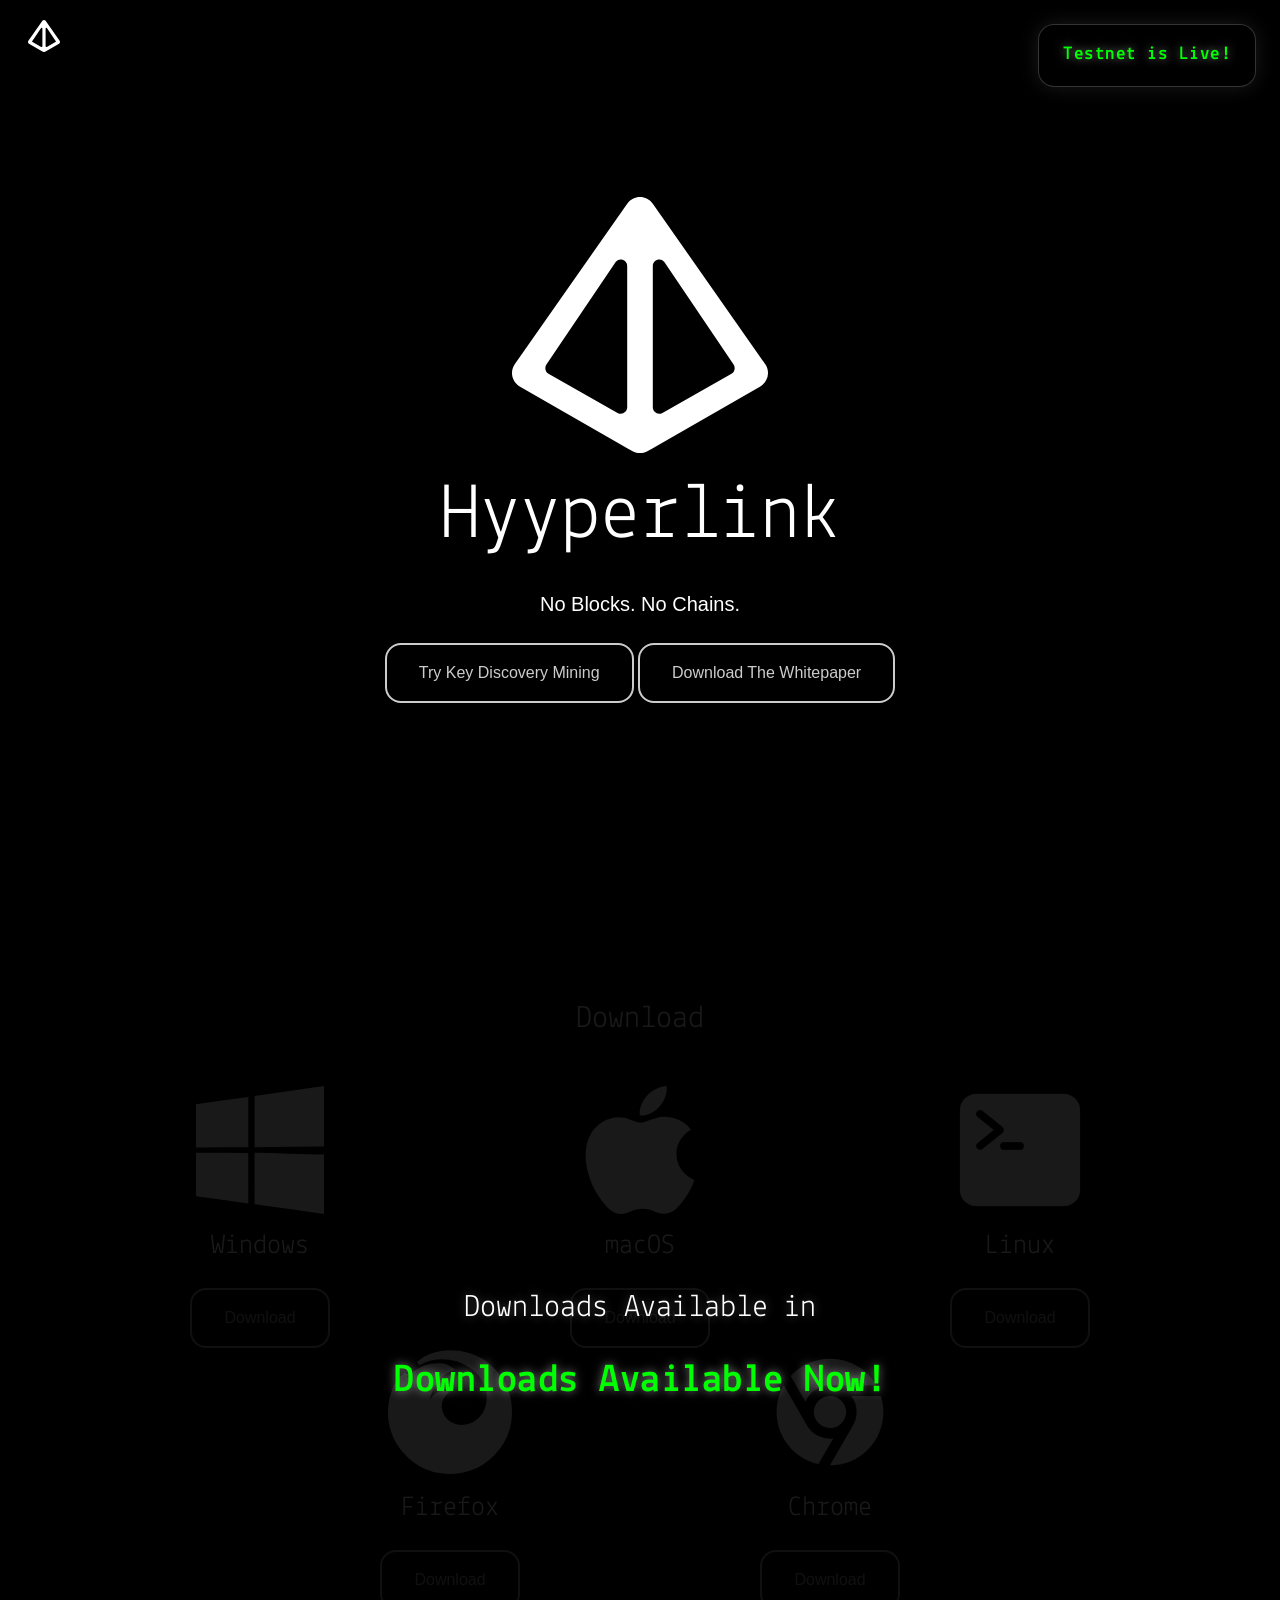
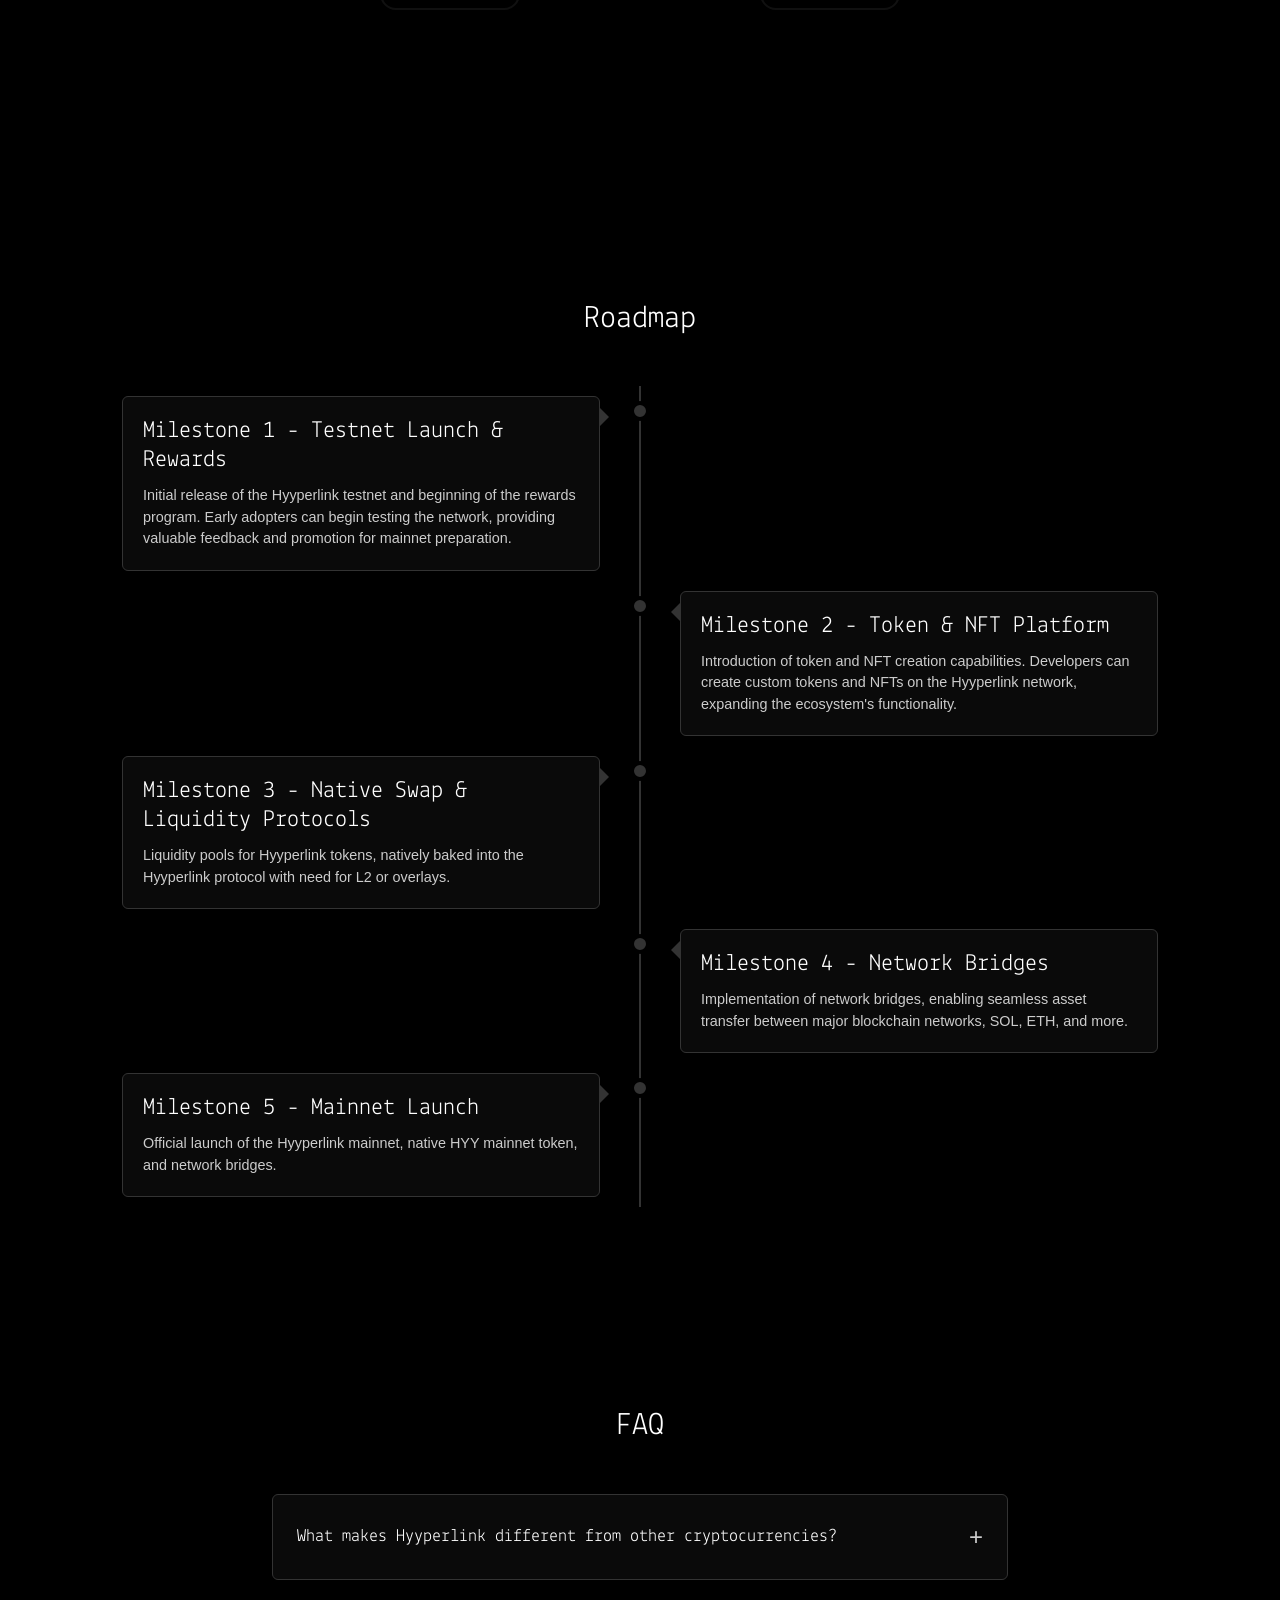
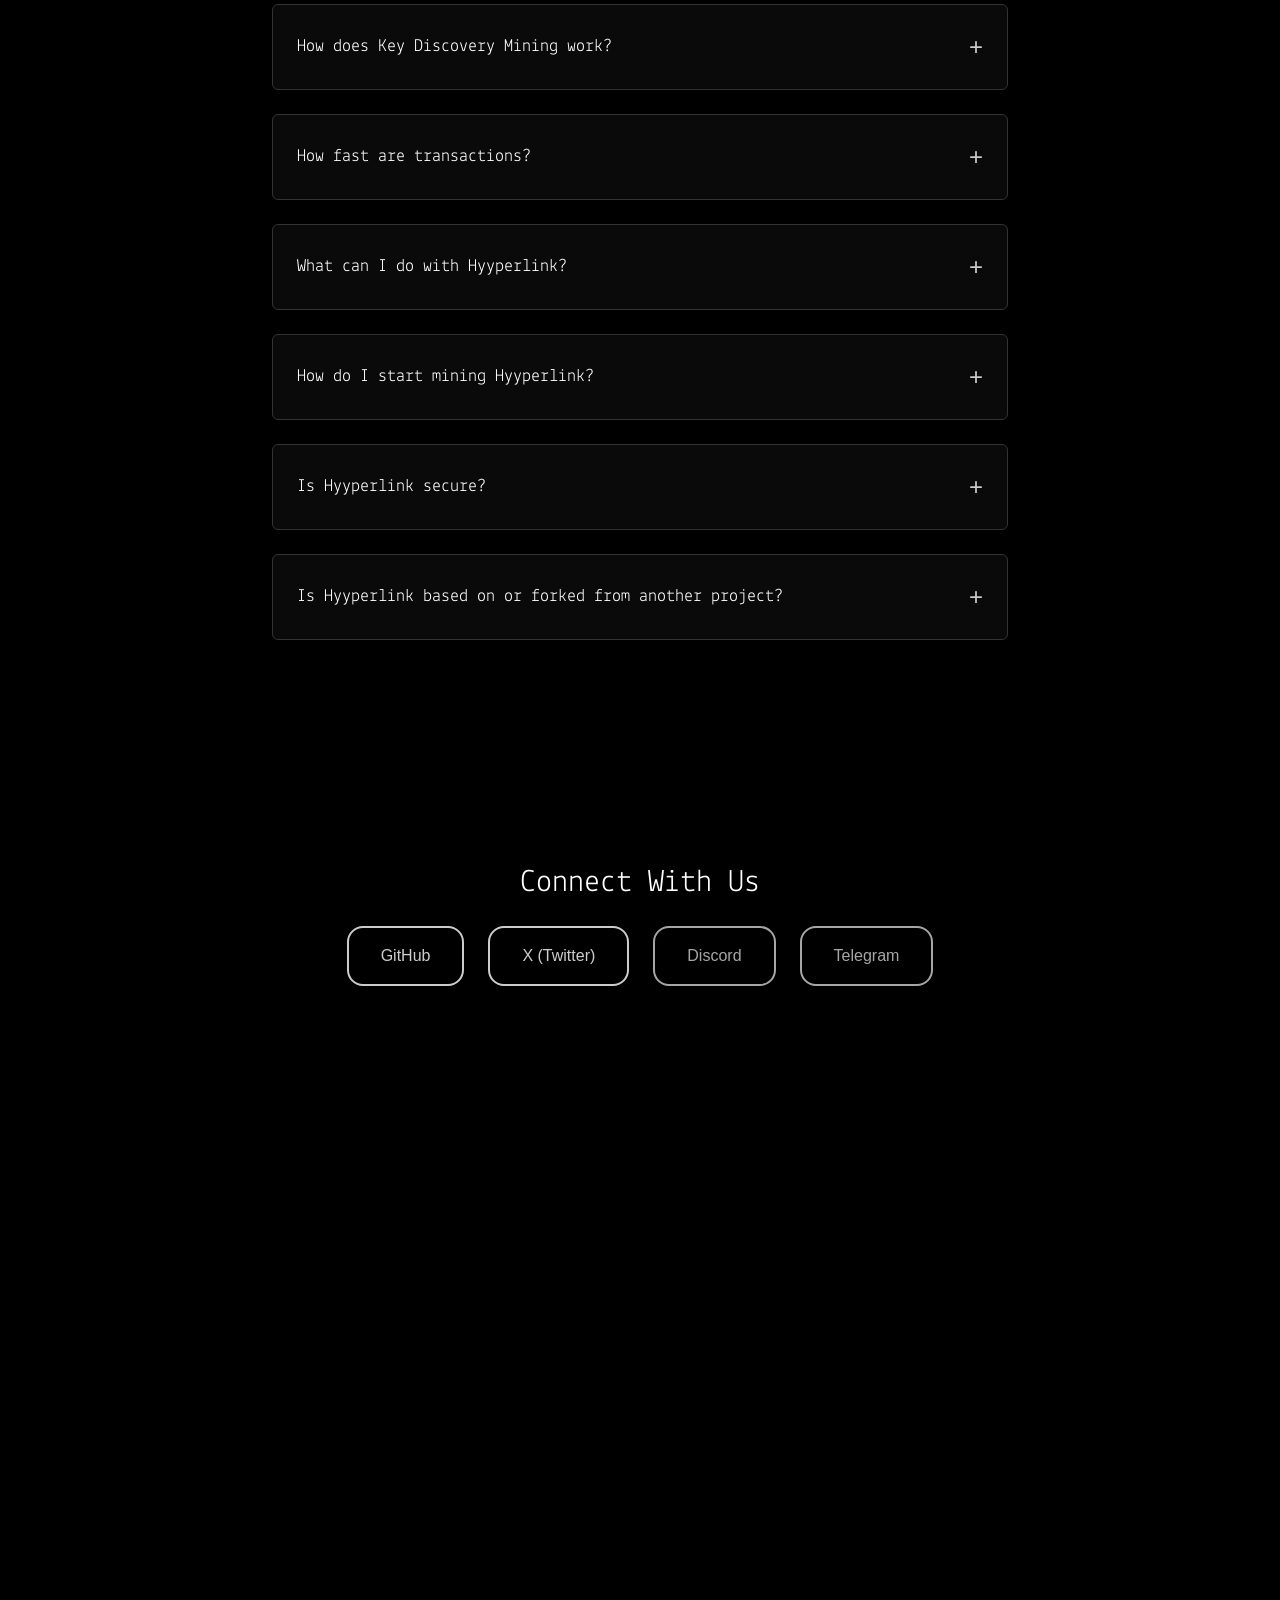
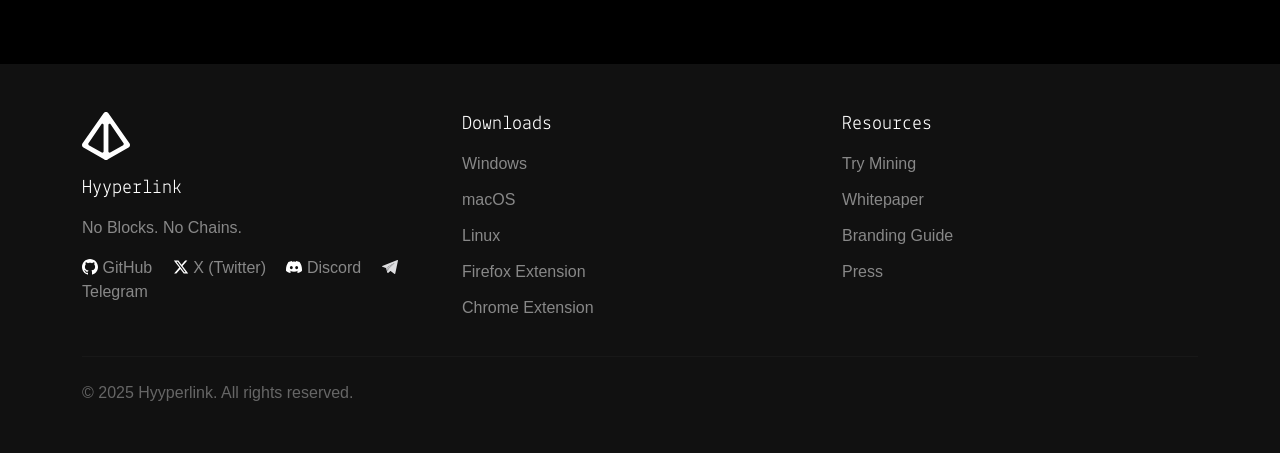
==== index.html @ 6331f48c "revising wording" ====
<!DOCTYPE html>
<html lang="en">
<head>
    <meta charset="UTF-8">
    <meta name="viewport" content="width=device-width, initial-scale=1.0">
    <title>Hyyperlink L1 Network Testnet</title>
    
    <!-- Primary Meta Tags -->
    <meta name="title" content="Hyyperlink - L1 Network Testnet">
    <meta name="description" content="A revolutionary cryptocurrency using Key Discovery Mining">
    <meta name="keywords" content="cryptocurrency, blockchain, DAG, mining, crypto, digital currency, crypto, hyyperlink">
    
    <!-- Open Graph / Facebook -->
    <meta property="og:type" content="website">
    <meta property="og:url" content="https://hyyperlink.com/">
    <meta property="og:title" content="Hyyperlink - L1 Network Testnet">
    <meta property="og:description" content="A revolutionary cryptocurrency using Key Discovery Mining">
    <meta property="og:image" content="https://hyyperlink.com/banner.png">
    <meta property="og:image:width" content="1200">
    <meta property="og:image:height" content="630">
    
    <!-- Twitter -->
    <meta property="twitter:card" content="summary_large_image">
    <meta property="twitter:url" content="https://hyyperlink.com/">
    <meta property="twitter:title" content="Hyyperlink L1 Network Testnet">
    <meta property="twitter:description" content="A revolutionary cryptocurrency using Key Discovery Mining">
    <meta property="twitter:image" content="https://hyyperlink.com/banner.png">
    <meta name="twitter:site" content="@hyyperlink">
    <meta name="twitter:creator" content="@hyyperlink">
    
    <!-- Favicon -->
    <link rel="icon" type="image/svg+xml" href="https://hyyperlink.com/hyyperlink.svg">
    <link rel="apple-touch-icon" href="https://hyyperlink.com/hyyperlink.svg">
    
    <!-- Theme Color -->
    <meta name="theme-color" content="#000000">
    
    <!-- Existing style links -->
    <link href="https://cdn.jsdelivr.net/npm/bootstrap@5.0.2/dist/css/bootstrap.min.css" rel="stylesheet" integrity="sha384-EVSTQN3/azprG1Anm3QDgpJLIm9Nao0Yz1ztcQTwFspd3yD65VohhpuuCOmLASjC" crossorigin="anonymous">
    <link rel="preconnect" href="https://fonts.googleapis.com">
    <link rel="preconnect" href="https://fonts.gstatic.com" crossorigin>
    <link href="https://fonts.googleapis.com/css2?family=Lekton:ital,wght@0,400;0,700;1,400&display=swap" rel="stylesheet">
    <script src="https://d3js.org/d3.v7.min.js"></script>
    <style>
        body {
            background-color: #000;
            color: #fff;
            font-family: 'Arial', sans-serif;
        }
        
        h1, h2, h3, h4, h5, h6 {
            font-family: 'Lekton', monospace;
        }

        .navbar {
            background-color: transparent;
            backdrop-filter: none;
        }

        .section {
            min-height: 100vh;
            padding: 100px 0;
            position: relative;
        }

        .download-btn {
            background-color: #000;
            color: #ccc;
            border: 2px solid #ccc;
            padding: 1em 2em;
            border-radius: 1em;
            transition: all 0.3s ease;
        }

        .download-btn:hover {
            color: #fff;
            border: 2px solid #fff;
            transform: translateY(-2px);
            box-shadow: 0 5px 15px rgba(255,255,255,0.5);
        }

        .roadmap-timeline {
            position: relative;
            max-width: 1200px;
            margin: 0 auto;
        }

        .roadmap-timeline::after {
            content: '';
            position: absolute;
            width: 2px;
            background: #333;
            top: 0;
            bottom: 0;
            left: 50%;
            margin-left: -1px;
        }

        .roadmap-item {
            padding: 10px 40px;
            position: relative;
            width: 50%;
            box-sizing: border-box;
        }

        .roadmap-item::after {
            content: '';
            position: absolute;
            width: 20px;
            height: 20px;
            background: #333;
            border: 4px solid #000;
            border-radius: 50%;
            top: 15px;
            z-index: 1;
        }

        .roadmap-item.left {
            left: 0;
        }

        .roadmap-item.right {
            left: 50%;
        }

        .roadmap-item.left::after {
            right: -10px;
        }

        .roadmap-item.right::after {
            left: -10px;
        }

        .roadmap-item .content {
            padding: 20px;
            background: rgba(51, 51, 51, 0.2);
            border: 1px solid #333;
            border-radius: 6px;
            position: relative;
        }

        .roadmap-item .content::before {
            content: '';
            position: absolute;
            width: 0;
            height: 0;
            top: 10px;
            border: 10px solid transparent;
        }

        .roadmap-item.left .content::before {
            right: -20px;
            border-left-color: #333;
        }

        .roadmap-item.right .content::before {
            left: -20px;
            border-right-color: #333;
        }

        .roadmap-item .content h4 {
            margin: 0 0 10px 0;
            color: #fff;
        }

        .roadmap-item .content p {
            margin: 0;
            color: #ccc;
            font-size: 0.9rem;
            line-height: 1.5;
        }

        @media screen and (max-width: 768px) {
            .roadmap-timeline::after {
                left: 31px;
            }
            
            .roadmap-item {
                width: 100%;
                padding-left: 70px;
                padding-right: 25px;
            }
            
            .roadmap-item.right {
                left: 0;
            }
            
            .roadmap-item.left::after,
            .roadmap-item.right::after {
                left: 21px;
            }
            
            .roadmap-item.left .content::before,
            .roadmap-item.right .content::before {
                left: -20px;
                border-right-color: #333;
                border-left-color: transparent;
            }
        }

        .navbar-toggler {
            padding: 0.25rem;
            border: none;
            position: fixed;
            top: 1rem;
            left: 1rem;
            z-index: 1050;
        }

        .navbar-toggler:focus {
            box-shadow: none;
        }

        .navbar-toggler svg {
            width: 32px;
            height: 32px;
        }

        .offcanvas-nav {
            position: fixed;
            top: 0;
            left: -300px;
            height: 100vh;
            width: 300px;
            background: rgba(0, 0, 0, 0.95);
            backdrop-filter: blur(10px);
            transition: transform 0.3s ease-in-out;
            z-index: 1045;
            padding: 4rem 2rem 2rem 2rem;
        }

        .offcanvas-nav.show {
            transform: translateX(300px);
        }

        .navbar-nav {
            margin-top: 2rem;
        }

        .nav-item {
            margin: 1rem 0;
        }

        .nav-link {
            color: white !important;
            font-family: 'Lekton', monospace;
            font-size: 1.2rem;
            padding: 0.5rem 0;
            text-decoration: none;
            transition: opacity 0.2s ease;
        }

        .nav-link:hover {
            opacity: 0.8;
        }

        .navbar-overlay {
            position: fixed;
            top: 0;
            left: 0;
            width: 100vw;
            height: 100vh;
            background: rgba(0, 0, 0, 0.5);
            backdrop-filter: blur(4px);
            opacity: 0;
            visibility: hidden;
            transition: opacity 0.3s ease-in-out;
            z-index: 1040;
        }

        .navbar-overlay.show {
            opacity: 1;
            visibility: visible;
        }

        .close-nav {
            position: absolute;
            top: 1rem;
            right: 1rem;
            background: none;
            border: none;
            color: white;
            font-size: 1.5rem;
            cursor: pointer;
        }

        #dag-background {
            position: fixed;
            top: 0;
            left: 0;
            width: 100vw;
            height: 100vh;
            z-index: 0;
            pointer-events: none;
        }

        .section {
            position: relative;
            z-index: 1;
        }

        .faq-list {
            max-width: 800px;
            margin: 0 auto;
        }

        .faq-item {
            margin-bottom: 1.5rem;
            border: 1px solid #333;
            border-radius: 6px;
            background: rgba(51, 51, 51, 0.2);
            overflow: hidden;
        }

        .faq-question {
            padding: 1.5rem;
            cursor: pointer;
            display: flex;
            justify-content: space-between;
            align-items: center;
            transition: all 0.3s ease;
        }

        .faq-question:hover {
            background: rgba(51, 51, 51, 0.4);
        }

        .faq-question h4 {
            margin: 0;
            font-size: 1.1rem;
            color: #fff;
        }

        .toggle-icon {
            font-size: 1.5rem;
            font-weight: 200;
            color: #ccc;
            transition: transform 0.3s ease;
        }

        .faq-question[aria-expanded="true"] .toggle-icon {
            transform: rotate(45deg);
        }

        .social-icons {
            margin-top: 15px;
            display: flex;
            justify-content: center;
            gap: 15px;
        }

        .social-icon {
            opacity: 0.7;
            transition: opacity 0.2s ease;
        }

        .social-icon:hover {
            opacity: 1;
        }

        .social-icon img {
            width: 24px;
            height: 24px;
        } 

        .faq-answer {
            padding: 0 1.5rem 1.5rem 1.5rem;
            color: #ccc;
            line-height: 1.6;
        }

        .faq-answer p {
            margin: 0;
        }

        .footer-modern {
            background-color: #111;
            color: #888;
            padding-top: 4rem;
            padding-bottom: 4rem;
        }

        .footer-section h5 {
            color: #fff;
            font-family: 'Lekton', monospace;
            margin-bottom: 1.5rem;
        }

        .footer-links {
            list-style: none;
            padding: 0;
            margin: 0;
        }

        .footer-links li {
            margin-bottom: 0.75rem;
        }

        .footer-links a {
            color: #888;
            text-decoration: none;
            transition: color 0.2s ease;
        }

        .footer-links a:hover {
            color: #fff;
        }

        .social-links a {
            color: #888;
            text-decoration: none;
            transition: color 0.2s ease;
        }

        .social-links a:hover {
            color: #fff;
        }

        .footer-divider {
            border-color: #333;
            margin: 2rem 0;
        }

        .copyright {
            color: #666;
        }

        @media (max-width: 768px) {
            .footer-section {
                margin-bottom: 2rem;
            }
        }

        .nav-header {
            margin-top: -1rem;
        }
        
        .nav-brand {
            color: white;
            font-family: 'Lekton', monospace;
            font-size: 1.5rem;
            margin: 0;
        }

        .offcanvas-nav {
            display: flex;
            flex-direction: column;
        }

        .navbar-nav {
            margin-top: 1rem;
        }

        .team-member {
            padding: 2rem;
            transition: transform 0.3s ease;
        }

        .team-member:hover {
            transform: translateY(-5px);
        }

        .team-avatar {
            width: 150px;
            height: 150px;
            margin: 0 auto 1.5rem;
            border-radius: 50%;
            overflow: hidden;
            border: 3px solid rgba(255, 255, 255, 0.1);
            box-shadow: 0 0 20px rgba(255, 255, 255, 0.1);
        }

        .team-avatar img {
            width: 100%;
            height: 100%;
            object-fit: cover;
        }

        .team-avatar i {
            font-size: 5rem;
            color: #fff;
            opacity: 0.8;
        }

        .team-member h4 {
            color: #fff;
        }

        .role {
            color: #888;
            font-size: 0.9rem;
            text-transform: uppercase;
            letter-spacing: 1px;
        }

        .team-description {
            color: #888;
            font-size: 0.95rem;
            line-height: 1.6;
        }

        .contributors-message {
            padding: 4rem 0 2rem 0;
        }

        .contributors-message h4 {
            color: #fff;
        }

        .contributors-message p {
            color: #888;
            font-size: 0.95rem;
            line-height: 1.6;
        }

        .nav-social-links {
            padding: 1rem 0;
            border-top: 1px solid rgba(255, 255, 255, 0.1);
        }

        .nav-social-link {
            display: flex;
            align-items: center;
            color: #888;
            text-decoration: none;
            padding: 0.75rem 0;
            transition: color 0.2s ease;
        }

        .nav-social-link:hover {
            color: #fff;
        }

        .nav-social-link i {
            width: 24px;
            margin-right: 12px;
        }

        .nav-social-link span {
            font-family: 'Lekton', monospace;
        }

        .countdown-container {
            position: fixed;
            top: 1.5rem;
            right: 1.5rem;
            z-index: 1030;
            background: rgba(0, 0, 0, 0.85);
            padding: 1rem 1.5rem;
            border-radius: 1rem;
            backdrop-filter: blur(10px);
            border: 1px solid rgba(255, 255, 255, 0.2);
            box-shadow: 0 0 20px rgba(255, 255, 255, 0.1);
        }

        .countdown {
            font-family: 'Lekton', monospace;
            color: #fff;
            font-size: 1.2rem;
            text-shadow: 0 0 10px rgba(255, 255, 255, 0.5);
            letter-spacing: 0.5px;
        }

        .countdown span {
            display: inline-block;
            transition: opacity 0.2s ease-in-out;
            font-weight: bold;
            color: #fff;
        }
        
        .countdown span.fade {
            opacity: 0;
        }

        @media (max-width: 768px) {
            .countdown-container {
                top: auto;
                bottom: 1.5rem;
                right: 1.5rem;
                left: 1.5rem;
                text-align: center;
            }
            
            .countdown {
                font-size: 1.1rem;
            }
        }

        .download-overlay {
            position: absolute;
            top: 0;
            left: 0;
            width: 100%;
            height: 100%;
            background: rgba(0, 0, 0, 0.9);
            display: flex;
            flex-direction: column;
            justify-content: center;
            align-items: center;
            z-index: 2;
        }

        .download-overlay-content {
            text-align: center;
            padding: 2rem;
        }

        .download-overlay h3 {
            color: white;
            font-size: 2rem;
            margin-bottom: 1.5rem;
            text-shadow: 0 0 10px rgba(255, 255, 255, 0.3);
        }

        .download-overlay .countdown {
            font-size: 2.5rem;
            margin-top: 1rem;
        }

        .download-overlay .countdown small {
            font-size: 1.2rem;
            margin: 0 0.5rem;
            opacity: 0.8;
        }

        #download {
            position: relative;
        }
    </style>
    <link rel="stylesheet" href="https://cdnjs.cloudflare.com/ajax/libs/font-awesome/6.0.0/css/all.min.css">
</head>
<body>
    <svg id="dag-background"></svg>

    <!-- Navbar -->
    <nav class="navbar navbar-dark fixed-top">
        <div class="container-fluid">
            <button class="navbar-toggler ms-2" type="button" id="navToggle">
                <svg width="32px" height="32px" viewBox="0 0 20 20" version="1.1" xmlns="http://www.w3.org/2000/svg" xmlns:xlink="http://www.w3.org/1999/xlink">
                    <g id="SVGRepo_iconCarrier">
                        <g id="Page-1" stroke="none" stroke-width="1" fill="none" fill-rule="evenodd">
                            <g id="Dribbble-Light-Preview" transform="translate(-60.000000, -4559.000000)" fill="#ffffff">
                                <g id="icons" transform="translate(56.000000, 160.000000)">
                                    <path d="M6.70247571,4412.07175 L12.0994757,4404.08575 C12.3864757,4403.69975 13.0004757,4403.90275 13.0004757,4404.38375 L13.0004757,4415.43475 C13.0004757,4415.82075 12.5804757,4416.06175 12.2474757,4415.86675 L6.85047571,4412.80175 C6.59347571,4412.65075 6.52447571,4412.31075 6.70247571,4412.07175 L6.70247571,4412.07175 Z M21.1494757,4412.80175 L15.7534757,4415.86675 C15.4194757,4416.06175 15.0004757,4415.82075 15.0004757,4415.43475 L15.0004757,4404.38375 C15.0004757,4403.90275 15.6134757,4403.69975 15.9014757,4404.08575 L21.2984757,4412.07175 C21.4754757,4412.31075 21.4064757,4412.65075 21.1494757,4412.80175 L21.1494757,4412.80175 Z M15.0004757,4399.52575 L15.0004757,4399.52575 C14.5184757,4398.82475 13.4824757,4398.82475 13.0004757,4399.52575 L13.0004757,4399.52575 L4.24047571,4412.02975 C3.80847571,4412.60975 3.97647571,4413.43575 4.60047571,4413.80175 L13.0004757,4418.62575 L13.4234757,4418.85375 C13.7834757,4419.04775 14.2164757,4419.04775 14.5764757,4418.85375 L15.0004757,4418.62575 L23.4004757,4413.80175 C24.0234757,4413.43575 24.1914757,4412.60975 23.7604757,4412.02975 L15.0004757,4399.52575 Z" id="3d_modelling_round-[#820]"></path>
                                </g>
                            </g>
                        </g>
                    </g>
                </svg>
            </button>
        </div>
    </nav>

    <div class="countdown-container">
        <div id="countdown" class="countdown"></div>
    </div>

    <!-- Add the sliding nav menu -->
    <div class="offcanvas-nav" id="offcanvasNav">
        <button class="close-nav" id="closeNav">×</button>
        <div class="nav-header text-center mb-4">
            <img src="hyyperlink.svg" alt="Hyyperlink" height="64px" width="64px" class="mb-2">
            <h4 class="nav-brand">Hyyperlink</h4>
        </div>
        <ul class="navbar-nav">
            <li class="nav-item"><a class="nav-link" href="#download">Download</a></li>
            <li class="nav-item"><a class="nav-link" href="https://hyyperlink.com/mine.html">Try Mining</a></li>
            <li class="nav-item"><a class="nav-link" href="#roadmap">Roadmap</a></li>
            <li class="nav-item"><a class="nav-link" href="#faq">FAQ</a></li>
            <li class="nav-item"><a class="nav-link" href="whitepaper.pdf" download>Whitepaper</a></li>
        </ul>
        
        <div class="nav-social-links mt-auto mb-4">
            <a href="https://github.com/hyyperlink/hyyperlink" class="nav-social-link">
                <img src="github.svg" alt="GitHub" width="24" height="24">
                <span>GitHub</span>
            </a>
            <a href="https://x.com/hyyperlink" class="nav-social-link">
                <img src="twitter.svg" alt="X (Twitter)" width="24" height="24">
                <span>X (Twitter)</span>
            </a>
            <a href="#discord" class="nav-social-link">
                <img src="discord.svg" alt="Discord" width="24" height="24">
                <span>Discord</span>
            </a>
            <a href="#telegram" class="nav-social-link">
                <img src="telegram.svg" alt="Telegram" width="24" height="24">
                <span>Telegram</span>
            </a>
        </div>
    </div>

    <!-- Add overlay -->
    <div class="navbar-overlay" id="navOverlay"></div>

    <!-- Hero Section -->
    <section class="section d-flex align-items-center">
        <div class="container text-center">
            <img src="hyyperlink.svg" alt="Hyyperlink" height="256px" width="256px" class="mb-3">
            <h1 class="display-1 mb-4">Hyyperlink</h1>
            <p class="lead mb-4">No Blocks. No Chains.</p>
            <a href="https://hyyperlink.com/mine.html" class="btn download-btn">Try Key Discovery Mining</a>
            <a href="whitepaper.pdf" class="btn download-btn" download>Download The Whitepaper</a>
        </div>
    </section>

    <!-- Download Section -->
    <section id="download" class="section">
        <div class="download-overlay">
            <div class="download-overlay-content">
                <h3>Downloads Available in</h3>
                <div id="download-countdown" class="countdown"></div>
            </div>
        </div>
        <div class="container">
            <h2 class="text-center mb-5">Download</h2>
            <div class="row justify-content-center">
                <div class="col-md-4 text-center">
                    <img src="windows.svg" alt="Windows" class="mb-3">
                    <h3>Windows</h3>
                    <a href="#" class="btn download-btn disabled mt-3">Download</a>
                </div>
                <div class="col-md-4 text-center">
                    <img src="apple.svg" alt="macOS" class="mb-3">
                    <h3>macOS</h3>
                    <a href="#" class="btn download-btn disabled mt-3">Download</a>
                </div>
                <div class="col-md-4 text-center">
                    <img src="linux.svg" alt="Linux" class="mb-3">
                    <h3>Linux</h3>
                    <a href="#" class="btn download-btn disabled mt-3">Download</a>
                </div>
                <div class="col-md-4 text-center">
                    <img src="firefox.svg" alt="Firefox" class="mb-3">
                    <h3>Firefox</h3>
                    <a href="#" class="btn download-btn disabled mt-3">Download</a>
                </div>
                <div class="col-md-4 text-center">
                    <img src="chrome.svg" alt="Chrome" class="mb-3">
                    <h3>Chrome</h3>
                    <a href="#" class="btn download-btn disabled mt-3">Download</a>
                </div>
            </div>
        </div>
    </section>

    <!-- Roadmap Section -->
    <section id="roadmap" class="section">
        <div class="container">
            <h2 class="text-center mb-5">Roadmap</h2>
            <div class="roadmap-timeline">
                <div class="roadmap-item left">
                    <div class="content">
                        <h4>Milestone 1 - Testnet Launch & Rewards</h4>
                        <p>Initial release of the Hyyperlink testnet and beginning of the rewards program. Early adopters can begin testing the network, providing valuable feedback and promotion for mainnet preparation.</p>
                    </div>
                </div>
                <div class="roadmap-item right">
                    <div class="content">
                        <h4>Milestone 2 - Token & NFT Platform</h4>
                        <p>Introduction of token and NFT creation capabilities. Developers can create custom tokens and NFTs on the Hyyperlink network, expanding the ecosystem's functionality.</p>
                    </div>
                </div>
                <div class="roadmap-item left">
                    <div class="content">
                        <h4>Milestone 3 - Native Swap & Liquidity Protocols</h4>
                        <p>Liquidity pools for Hyyperlink tokens, natively baked into the Hyyperlink protocol with need for L2 or overlays.</p>
                    </div>
                </div>
                <div class="roadmap-item right">
                    <div class="content">
                        <h4>Milestone 4 - Network Bridges</h4>
                        <p>Implementation of network bridges, enabling seamless asset transfer between major blockchain networks, SOL, ETH, and more.</p>
                    </div>
                </div>
                <div class="roadmap-item left">
                    <div class="content">
                        <h4>Milestone 5 - Mainnet Launch</h4>
                        <p>Official launch of the Hyyperlink mainnet, native HYY mainnet token, and network bridges.</p>
                    </div>
                </div>
            </div>
        </div>
    </section>

    <!-- FAQ Section -->
    <section id="faq" class="section">
        <div class="container">
            <h2 class="text-center mb-5">FAQ</h2>
            <div class="row justify-content-center">
                <div class="col-lg-8">
                    <div class="faq-list">
                        <div class="faq-item">
                            <div class="faq-question" data-bs-toggle="collapse" data-bs-target="#faq1">
                                <h4>What makes Hyyperlink different from other cryptocurrencies?</h4>
                                <span class="toggle-icon">+</span>
                            </div>
                            <div id="faq1" class="collapse faq-answer">
                                <p>Hyyperlink is a highly scalable network that speeds up confirmation time as transaction volume is added. No blocks, no chains, no more waiting for confirmations.</p>
                            </div>
                        </div>

                        <div class="faq-item">
                            <div class="faq-question" data-bs-toggle="collapse" data-bs-target="#faq2">
                                <h4>How does Key Discovery Mining work?</h4>
                                <span class="toggle-icon">+</span>
                            </div>
                            <div id="faq2" class="collapse faq-answer">
                                <p>Hyyperlink uses a unique mining system that is completely independent from the processing of transactions. By finding special keys, miners add volume to the network, which in turn speeds up confirmation times and earns them rewards and increased reputation.</p>
                            </div>
                        </div>

                        <div class="faq-item">
                            <div class="faq-question" data-bs-toggle="collapse" data-bs-target="#faq4">
                                <h4>How fast are transactions?</h4>
                                <span class="toggle-icon">+</span>
                            </div>
                            <div id="faq4" class="collapse faq-answer">
                                <p>Transactions are near instant, with confirmation times getting faster as more volume is added to the network. Hyyperlink doesn't wait for blocks, block times, or miners; transactions are added to the DAG as soon as they are received, with each transaction helping to confirm multiple other transactions at the same time.</p>
                            </div>
                        </div>

                        <div class="faq-item">
                            <div class="faq-question" data-bs-toggle="collapse" data-bs-target="#faq5">
                                <h4>What can I do with Hyyperlink?</h4>
                                <span class="toggle-icon">+</span>
                            </div>
                            <div id="faq5" class="collapse faq-answer">
                                <p>Hyyperlink is a level 1 network ready for you to launch your next token, NFT, or service. The network is engineered from the ground up to be easily understood by developers and users alike. The code is written in popular and easily understood languages like Go, Rust, Typescript, and other familar modern technologies.</p>
                            </div>
                        </div>

                        <div class="faq-item">
                            <div class="faq-question" data-bs-toggle="collapse" data-bs-target="#faq6">
                                <h4>How do I start mining Hyyperlink?</h4>
                                <span class="toggle-icon">+</span>
                            </div>
                            <div id="faq6" class="collapse faq-answer">
                                <p>Download the wallet, make an account, and start mining. It's that simple. Mining helps the network confirm transactions faster by adding volume. Each transaction confirms many others, so each rare keypair you find becomes a transaction on the graph paying you for indirectly helping others.</p>
                            </div>
                        </div>

                        <div class="faq-item">
                            <div class="faq-question" data-bs-toggle="collapse" data-bs-target="#faq7">
                                <h4>Is Hyyperlink secure?</h4>
                                <span class="toggle-icon">+</span>
                            </div>
                            <div id="faq7" class="collapse faq-answer">
                                <p>Yes! Hyyperlink uses advanced cryptography and a reputation-based system to ensure network security. Every transaction is cryptographically signed and verified across the network usin ed25519 keys. Our unique DAG structure and consensus mechanism provide strong protection against common cryptocurrency attacks and slowdowns while maintaining high performance and reliability.</p>
                            </div>
                        </div>

                        <div class="faq-item">
                            <div class="faq-question" data-bs-toggle="collapse" data-bs-target="#faq8">
                                <h4>Is Hyyperlink based on or forked from another project?</h4>
                                <span class="toggle-icon">+</span>
                            </div>
                            <div id="faq8" class="collapse faq-answer">
                                <p>No - Hyyperlink is original and built from the ground up in the USA.</p>
                            </div>
                        </div>
                    </div>
                </div>
            </div>
        </div>
    </section>

    <!-- Social Links -->
    <section class="section">
        <div class="container text-center">
            <h2 class="mb-4">Connect With Us</h2>
            <div class="d-flex justify-content-center gap-4">
                <a href="https://github.com/hyyperlink/hyyperlink" class="btn download-btn">GitHub</a>
                <a href="https://x.com/hyyperlink" class="btn download-btn">X (Twitter)</a>
                <a href="https://discord.gg/UcPzFgh7Am" class="btn download-btn disabled">Discord</a>
                <a href="https://t.me/hyyperlink" class="btn download-btn disabled">Telegram</a>
            </div>
        </div>
    </section>

    <!-- Footer -->
    <footer class="footer-modern py-5">
        <div class="container">
            <div class="row g-4">
                <div class="col-lg-4 col-md-6">
                    <div class="footer-section">
                        <img src="hyyperlink.svg" alt="Hyyperlink" height="48px" width="48px" class="mb-3">
                        <h5 class="mb-3">Hyyperlink</h5>
                        <p class="mb-3">No Blocks. No Chains.</p>
                        <div class="social-links">
                            <a href="https://github.com/hyyperlink/hyyperlink" class="me-3">
                                <img src="github.svg" alt="GitHub" width="16" height="16" style="vertical-align: -2px"> GitHub
                            </a>
                            <a href="https://x.com/hyyperlink" class="me-3">
                                <img src="twitter.svg" alt="X (Twitter)" width="16" height="16" style="vertical-align: -2px"> X (Twitter)
                            </a>
                            <a href="#discord" class="me-3">
                                <img src="discord.svg" alt="Discord" width="16" height="16" style="vertical-align: -2px"> Discord
                            </a>
                            <a href="#telegram">
                                <img src="telegram.svg" alt="Telegram" width="16" height="16" style="vertical-align: -2px"> Telegram
                            </a>
                        </div>
                    </div>
                </div>
                
                <div class="col-lg-4 col-md-6">
                    <div class="footer-section">
                        <h5 class="mb-3">Downloads</h5>
                        <ul class="footer-links">
                            <li><a href="#">Windows</a></li>
                            <li><a href="#">macOS</a></li>
                            <li><a href="#">Linux</a></li>
                            <li><a href="#">Firefox Extension</a></li>
                            <li><a href="#">Chrome Extension</a></li>
                        </ul>
                    </div>
                </div>
                
                <div class="col-lg-4 col-md-6">
                    <div class="footer-section">
                        <h5 class="mb-3">Resources</h5>
                        <ul class="footer-links">
                            <li><a href="mine.html">Try Mining</a></li>
                            <li><a href="whitepaper.pdf">Whitepaper</a></li>
                            <li><a href="brand.html">Branding Guide</a></li>
                            <li><a href="brand.html#press">Press</a></li>
                        </ul>
                    </div>
                </div>
            </div>
            
            <hr class="footer-divider my-4">
            
            <div class="row align-items-center">
                <div class="col-md-6">
                    <p class="copyright mb-0">&copy; 2025 Hyyperlink. All rights reserved.</p>
                </div>
            </div>
        </div>
    </footer>

    <script src="https://cdn.jsdelivr.net/npm/bootstrap@5.0.2/dist/js/bootstrap.bundle.min.js"></script>
    <script>
        document.getElementById('navToggle').addEventListener('click', function() {
            document.getElementById('offcanvasNav').classList.add('show');
            document.getElementById('navOverlay').classList.add('show');
        });

        function closeNav() {
            document.getElementById('offcanvasNav').classList.remove('show');
            document.getElementById('navOverlay').classList.remove('show');
        }

        document.getElementById('closeNav').addEventListener('click', closeNav);
        document.getElementById('navOverlay').addEventListener('click', closeNav);

        // Close nav when clicking a link
        document.querySelectorAll('.nav-link').forEach(link => {
            link.addEventListener('click', function(e) {
                const href = this.getAttribute('href');
                
                if (href.startsWith('#')) {
                    e.preventDefault();
                    const targetElement = document.querySelector(href);
                    targetElement.scrollIntoView({ behavior: 'auto', block: 'start' });
                }
                
                closeNav();
            });
        });

        document.querySelectorAll('.download-btn').forEach(button => {
            button.addEventListener('click', function(e) {
                if (this.classList.contains('disabled') && 
                    !this.closest('.social-links') && 
                    !this.closest('section:last-of-type') && 
                    !this.closest('.modal')) {
                    e.preventDefault();
                    const modal = new bootstrap.Modal(document.getElementById('comingSoonModal'));
                    modal.show();
                }
            });
        });

        // Countdown timer
        function updateCountdown() {
            const launchDate = new Date('2025-01-09T04:00:00Z');
            const now = new Date();
            const diff = launchDate - now;

            if (diff <= 0) {
                document.getElementById('countdown').innerHTML = '<span style="color: #00ff00">Testnet is Live!</span>';
                document.getElementById('download-countdown').innerHTML = '<span style="color: #00ff00">Downloads Available Now!</span>';
                return;
            }

            const days = Math.floor(diff / (1000 * 60 * 60 * 24));
            const hours = Math.floor((diff % (1000 * 60 * 60 * 24)) / (1000 * 60 * 60));
            const minutes = Math.floor((diff % (1000 * 60 * 60)) / (1000 * 60));
            const seconds = Math.floor((diff % (1000 * 60)) / 1000);

            const countdownEl = document.getElementById('countdown');
            const cornerContent = `Testnet Launch: <span>${days}<small>d</small> ${hours}<small>h</small> ${minutes}<small>m</small> ${seconds}<small>s</small></span>`;
            
            const downloadCountdownEl = document.getElementById('download-countdown');
            const downloadContent = `<span>${days}<small>days</small> ${hours}<small>hours</small> ${minutes}<small>minutes</small> ${seconds}<small>seconds</small></span>`;
            
            if (countdownEl.innerHTML !== cornerContent) {
                const span = countdownEl.querySelector('span');
                if (span) {
                    span.classList.add('fade');
                    setTimeout(() => {
                        countdownEl.innerHTML = cornerContent;
                        countdownEl.querySelector('span').classList.remove('fade');
                    }, 100);
                } else {
                    countdownEl.innerHTML = cornerContent;
                }
            }

            if (downloadCountdownEl.innerHTML !== downloadContent) {
                const span = downloadCountdownEl.querySelector('span');
                if (span) {
                    span.classList.add('fade');
                    setTimeout(() => {
                        downloadCountdownEl.innerHTML = downloadContent;
                        downloadCountdownEl.querySelector('span').classList.remove('fade');
                    }, 100);
                } else {
                    downloadCountdownEl.innerHTML = downloadContent;
                }
            }
        }

        // Update countdown every second
        updateCountdown();
        setInterval(updateCountdown, 1000);

        // Update the download button click handler
        document.querySelectorAll('.download-btn').forEach(button => {
            button.addEventListener('click', function(e) {
                if (this.classList.contains('disabled') && 
                    !this.closest('.social-links') && 
                    !this.closest('section:last-of-type') && 
                    !this.closest('.modal')) {
                    e.preventDefault();
                    const modal = new bootstrap.Modal(document.getElementById('comingSoonModal'));
                    modal.show();
                }
            });
        });
    </script>
    <script src="dag.js"></script>
    <script>
        document.querySelectorAll('.faq-question').forEach(question => {
            question.addEventListener('click', () => {
                const isExpanded = question.getAttribute('aria-expanded') === 'true';
                question.setAttribute('aria-expanded', !isExpanded);
            });
        });
    </script>

    <!-- Add this modal HTML just before the closing </body> tag -->
    <div class="modal fade" id="comingSoonModal" tabindex="-1" aria-labelledby="comingSoonModalLabel" aria-hidden="true">
        <div class="modal-dialog modal-dialog-centered">
            <div class="modal-content bg-dark text-white">
                <div class="modal-header border-secondary">
                    <h5 class="modal-title" id="comingSoonModalLabel">Coming Soon!</h5>
                    <button type="button" class="btn-close btn-close-white" data-bs-dismiss="modal" aria-label="Close"></button>
                </div>
                <div class="modal-body">
                    Testnet launching soon! Join our community on X or GitHub to stay updated.
                </div>
                <div class="modal-footer border-secondary">
                    <button type="button" class="btn download-btn" data-bs-dismiss="modal">Close</button>
                </div>
            </div>
        </div>
    </div>
</body>
</html>
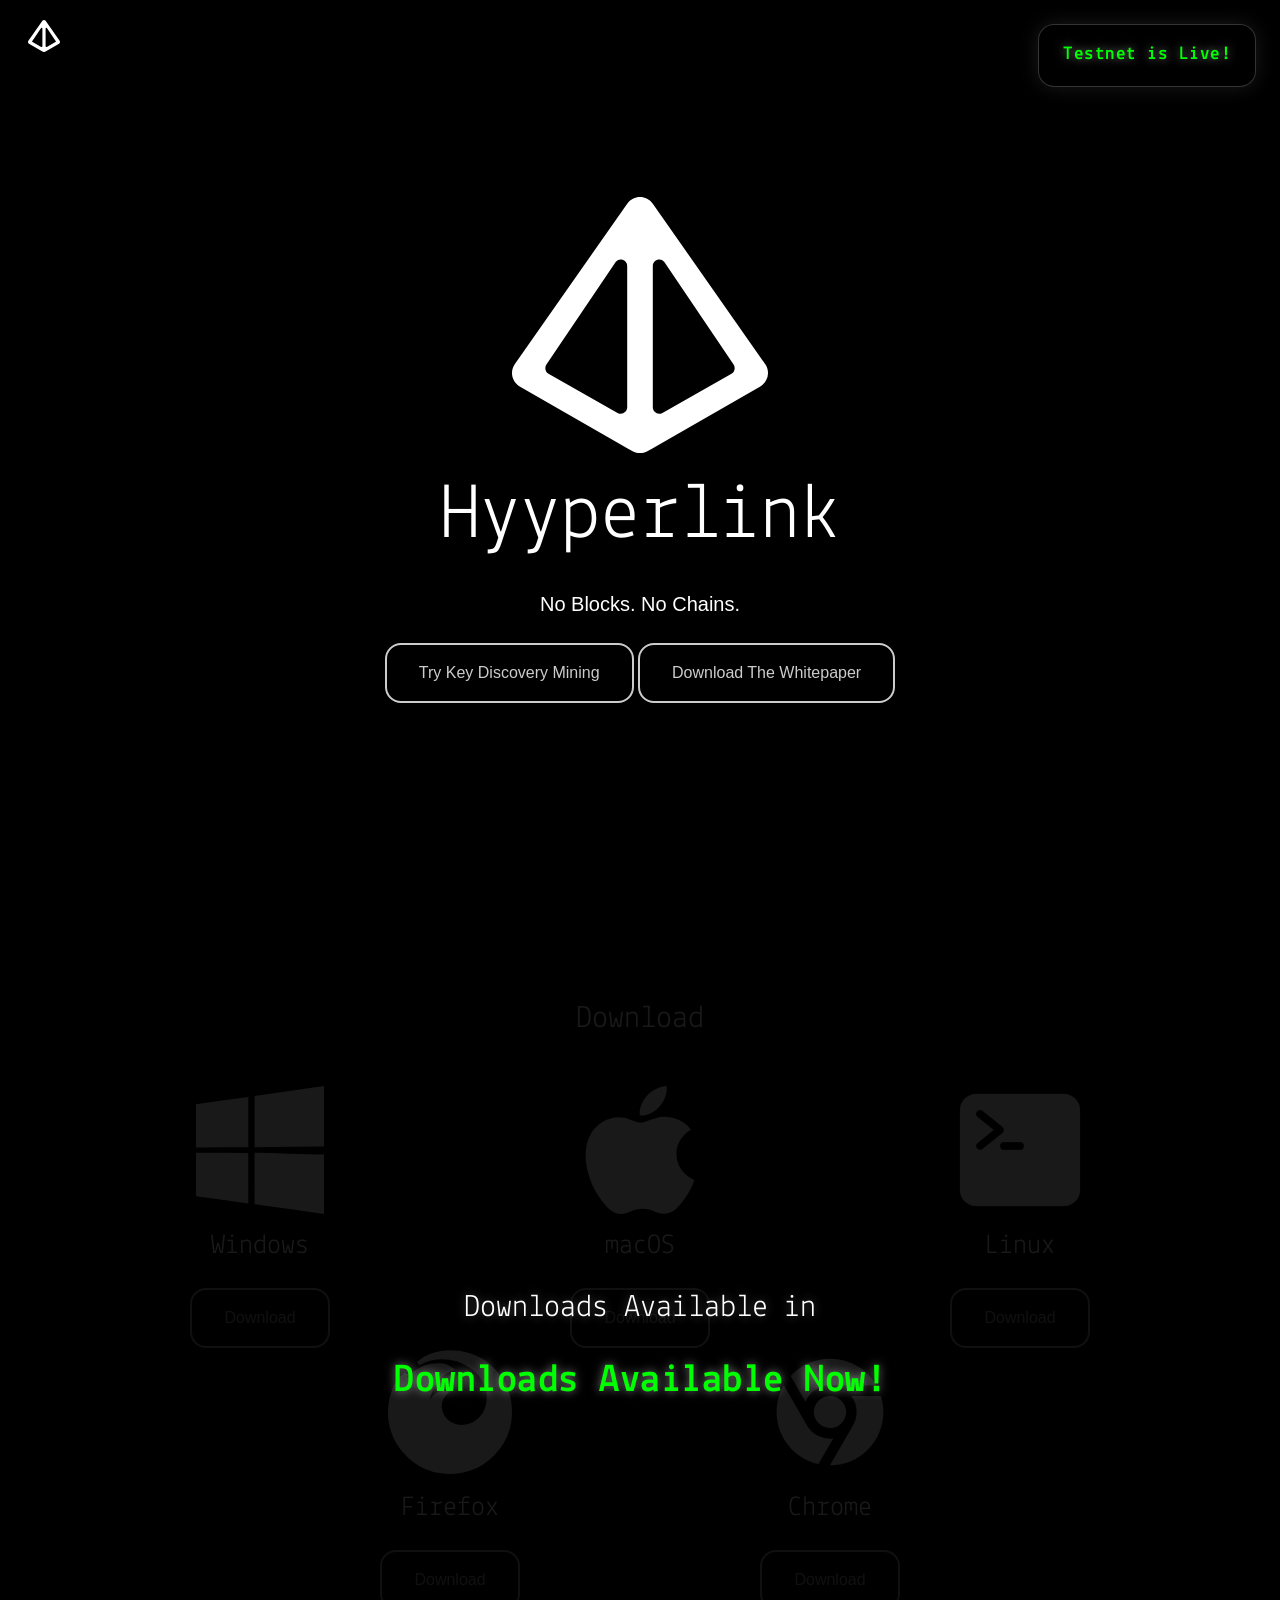
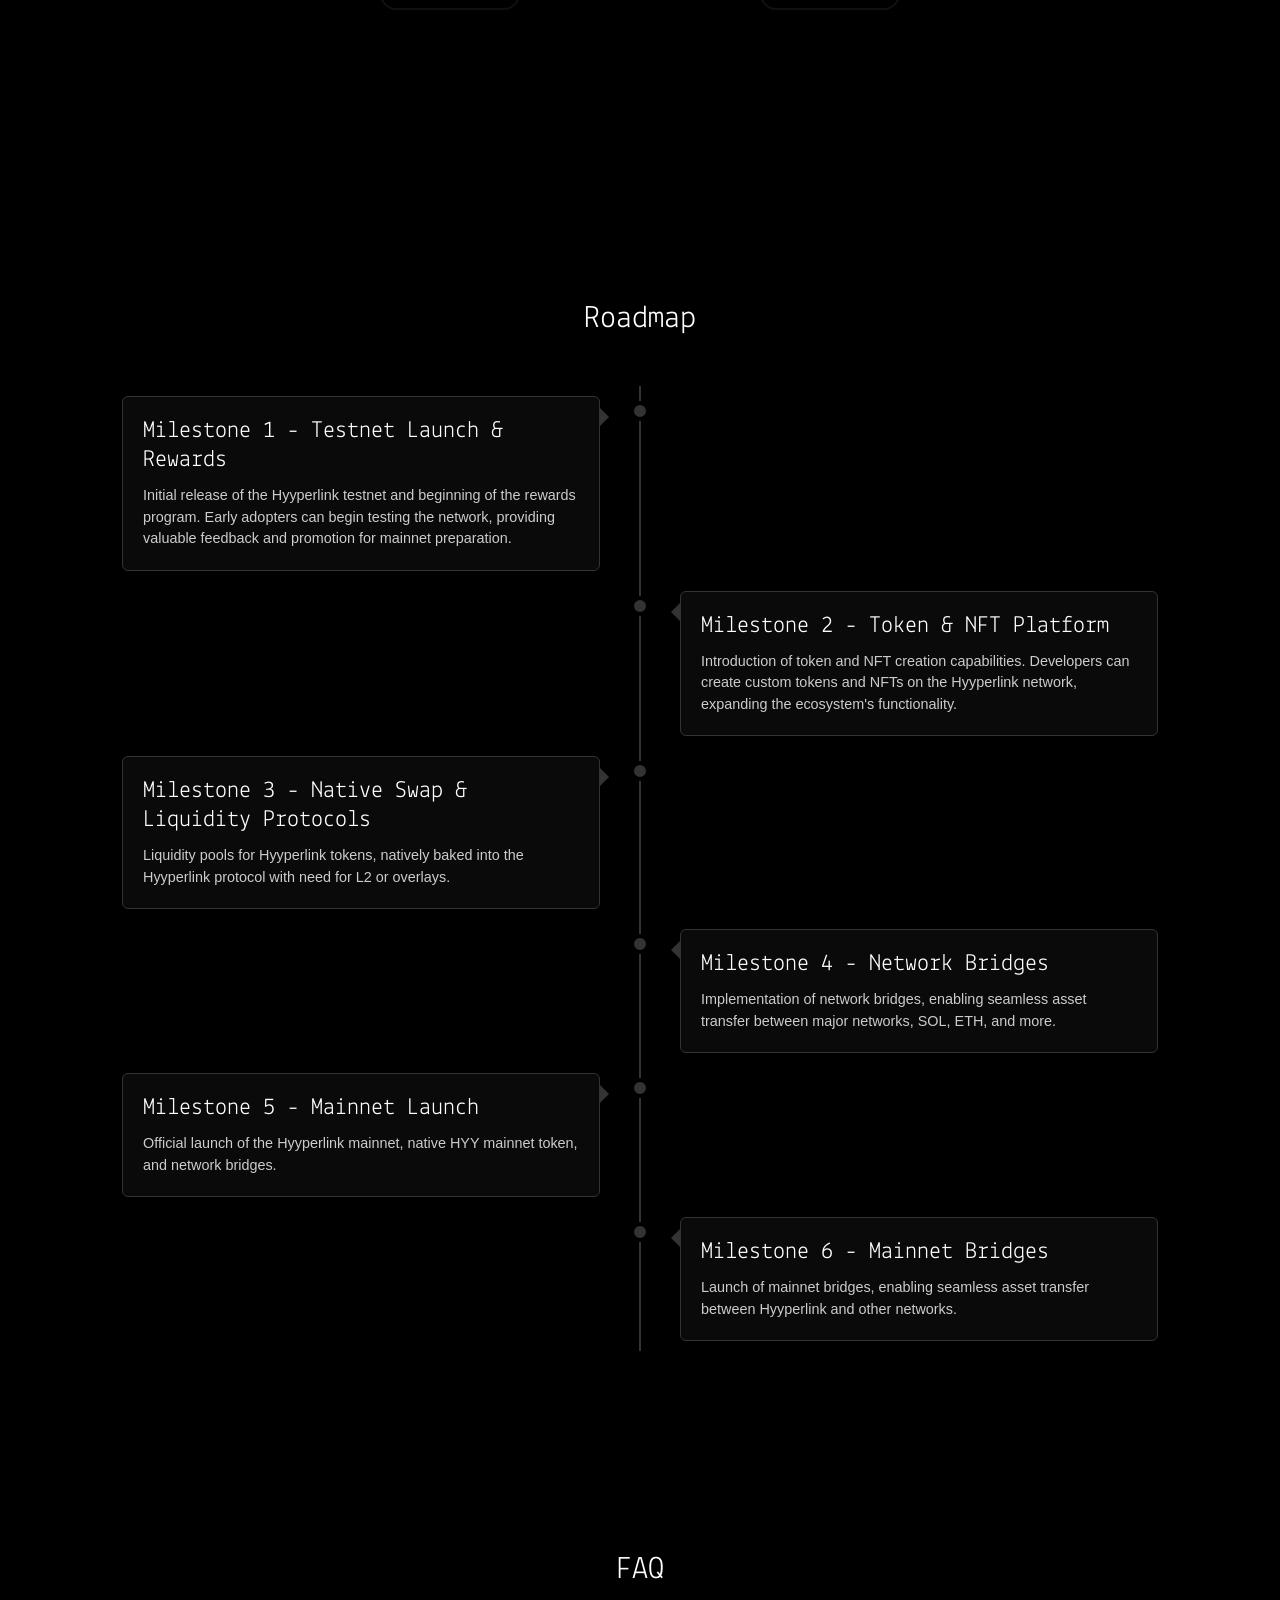
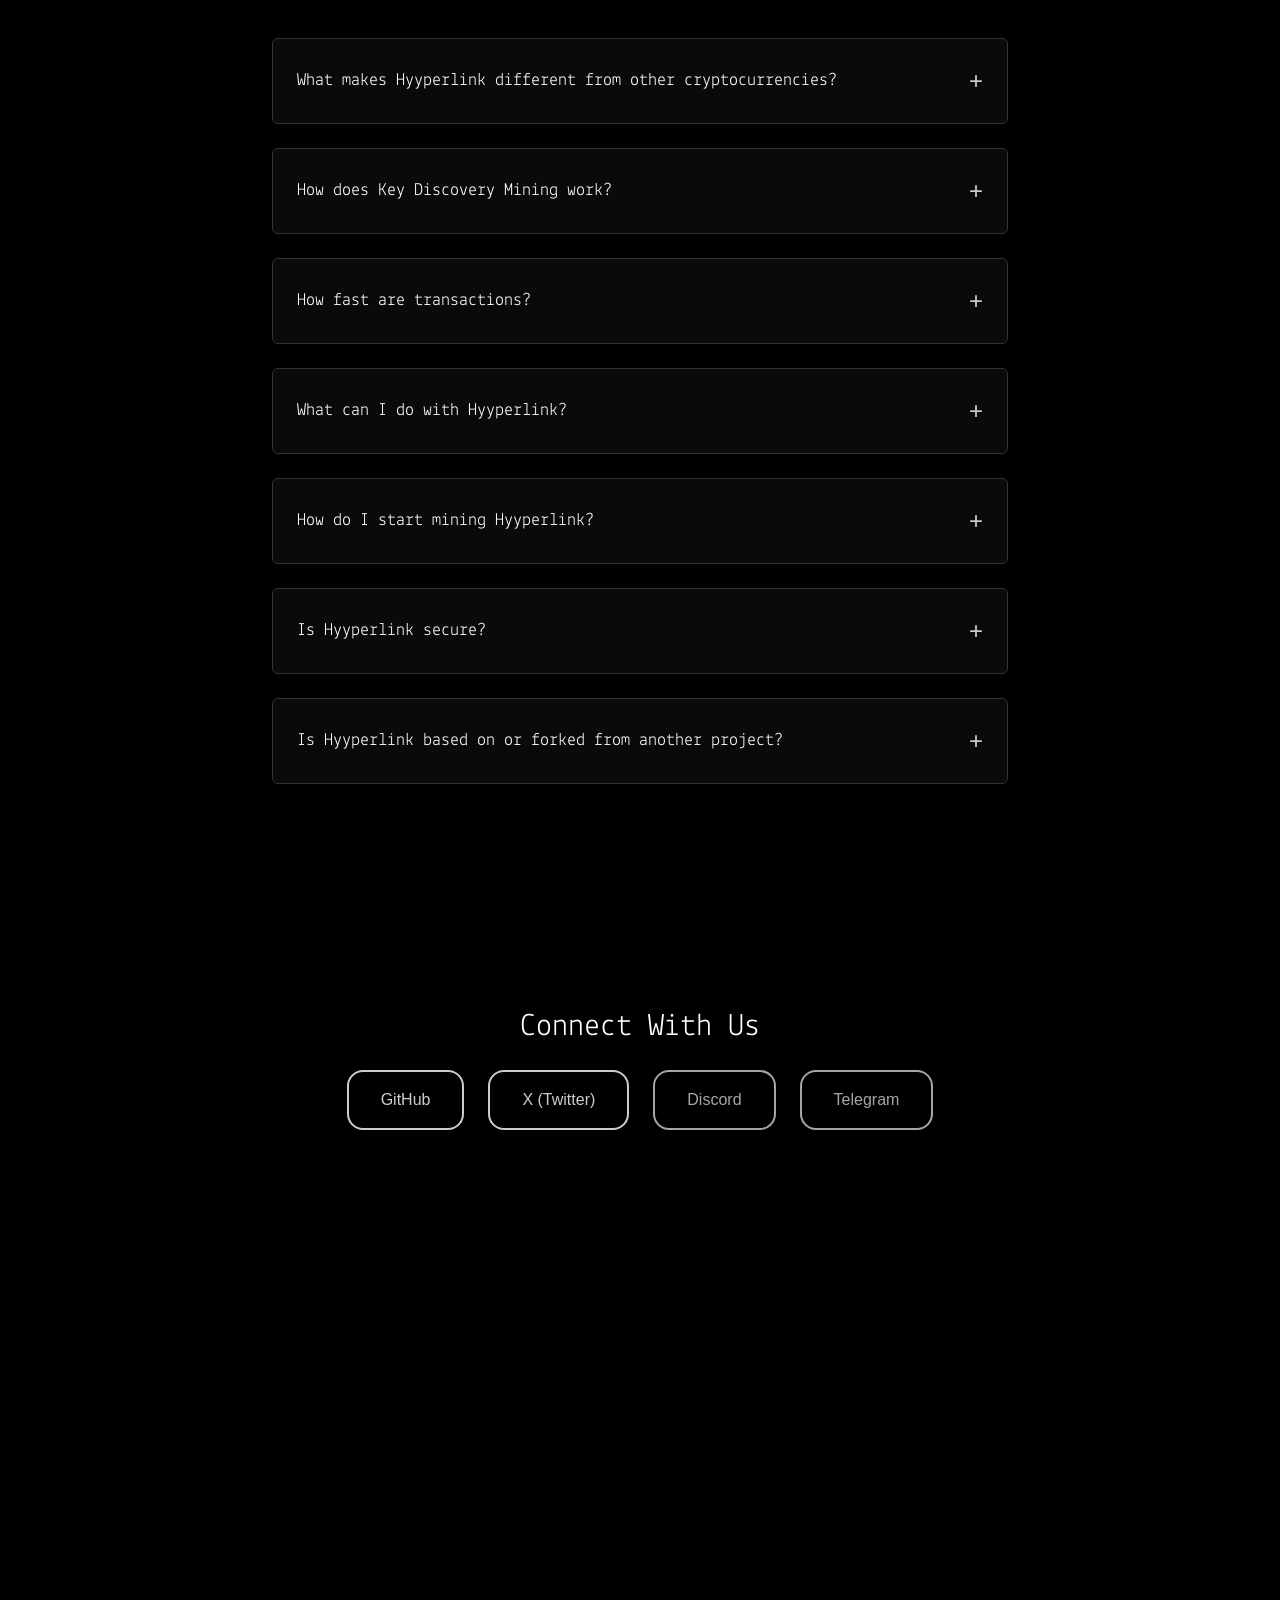
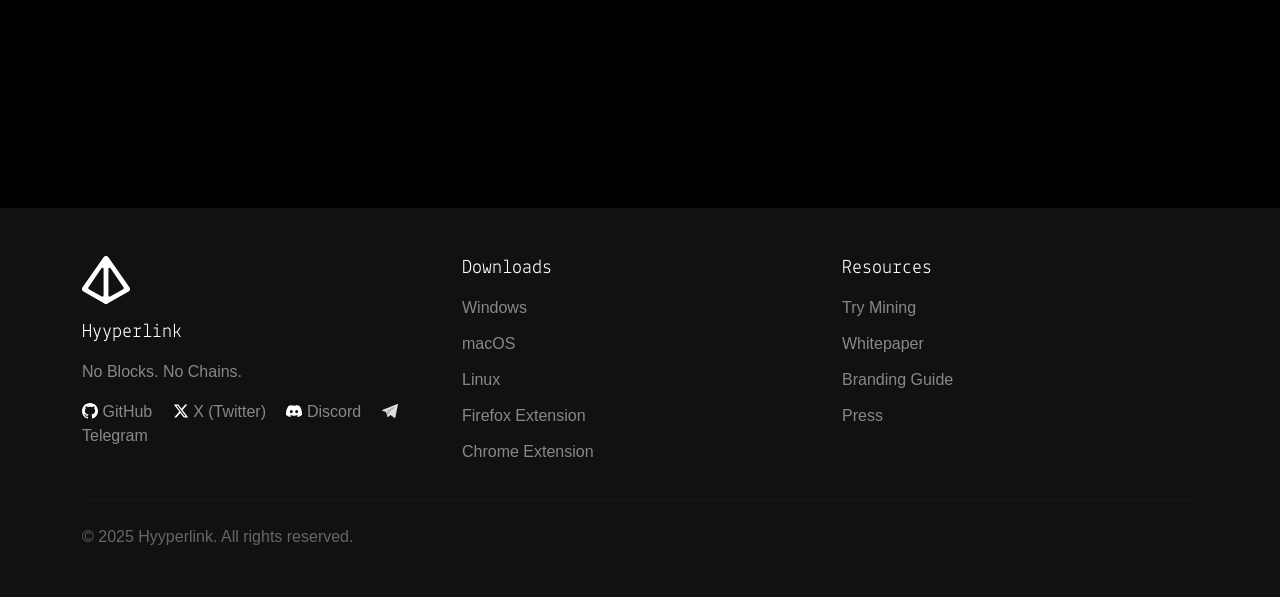
==== commit 669bb024: "milestone 6" ====
--- a/index.html
+++ b/index.html
@@ -8,7 +8,7 @@
     <!-- Primary Meta Tags -->
     <meta name="title" content="Hyyperlink - L1 Network Testnet">
     <meta name="description" content="A revolutionary cryptocurrency using Key Discovery Mining">
-    <meta name="keywords" content="cryptocurrency, blockchain, DAG, mining, crypto, digital currency, crypto, hyyperlink">
+    <meta name="keywords" content="cryptocurrency, DAG, mining, crypto, digital currency, crypto, hyyperlink">
     
     <!-- Open Graph / Facebook -->
     <meta property="og:type" content="website">
@@ -770,13 +770,19 @@
                 <div class="roadmap-item right">
                     <div class="content">
                         <h4>Milestone 4 - Network Bridges</h4>
-                        <p>Implementation of network bridges, enabling seamless asset transfer between major blockchain networks, SOL, ETH, and more.</p>
+                        <p>Implementation of network bridges, enabling seamless asset transfer between major networks, SOL, ETH, and more.</p>
                     </div>
                 </div>
                 <div class="roadmap-item left">
                     <div class="content">
                         <h4>Milestone 5 - Mainnet Launch</h4>
                         <p>Official launch of the Hyyperlink mainnet, native HYY mainnet token, and network bridges.</p>
+                    </div>
+                </div>
+                <div class="roadmap-item right">
+                    <div class="content">
+                        <h4>Milestone 6 - Mainnet Bridges</h4>
+                        <p>Launch of mainnet bridges, enabling seamless asset transfer between Hyyperlink and other networks.</p>
                     </div>
                 </div>
             </div>
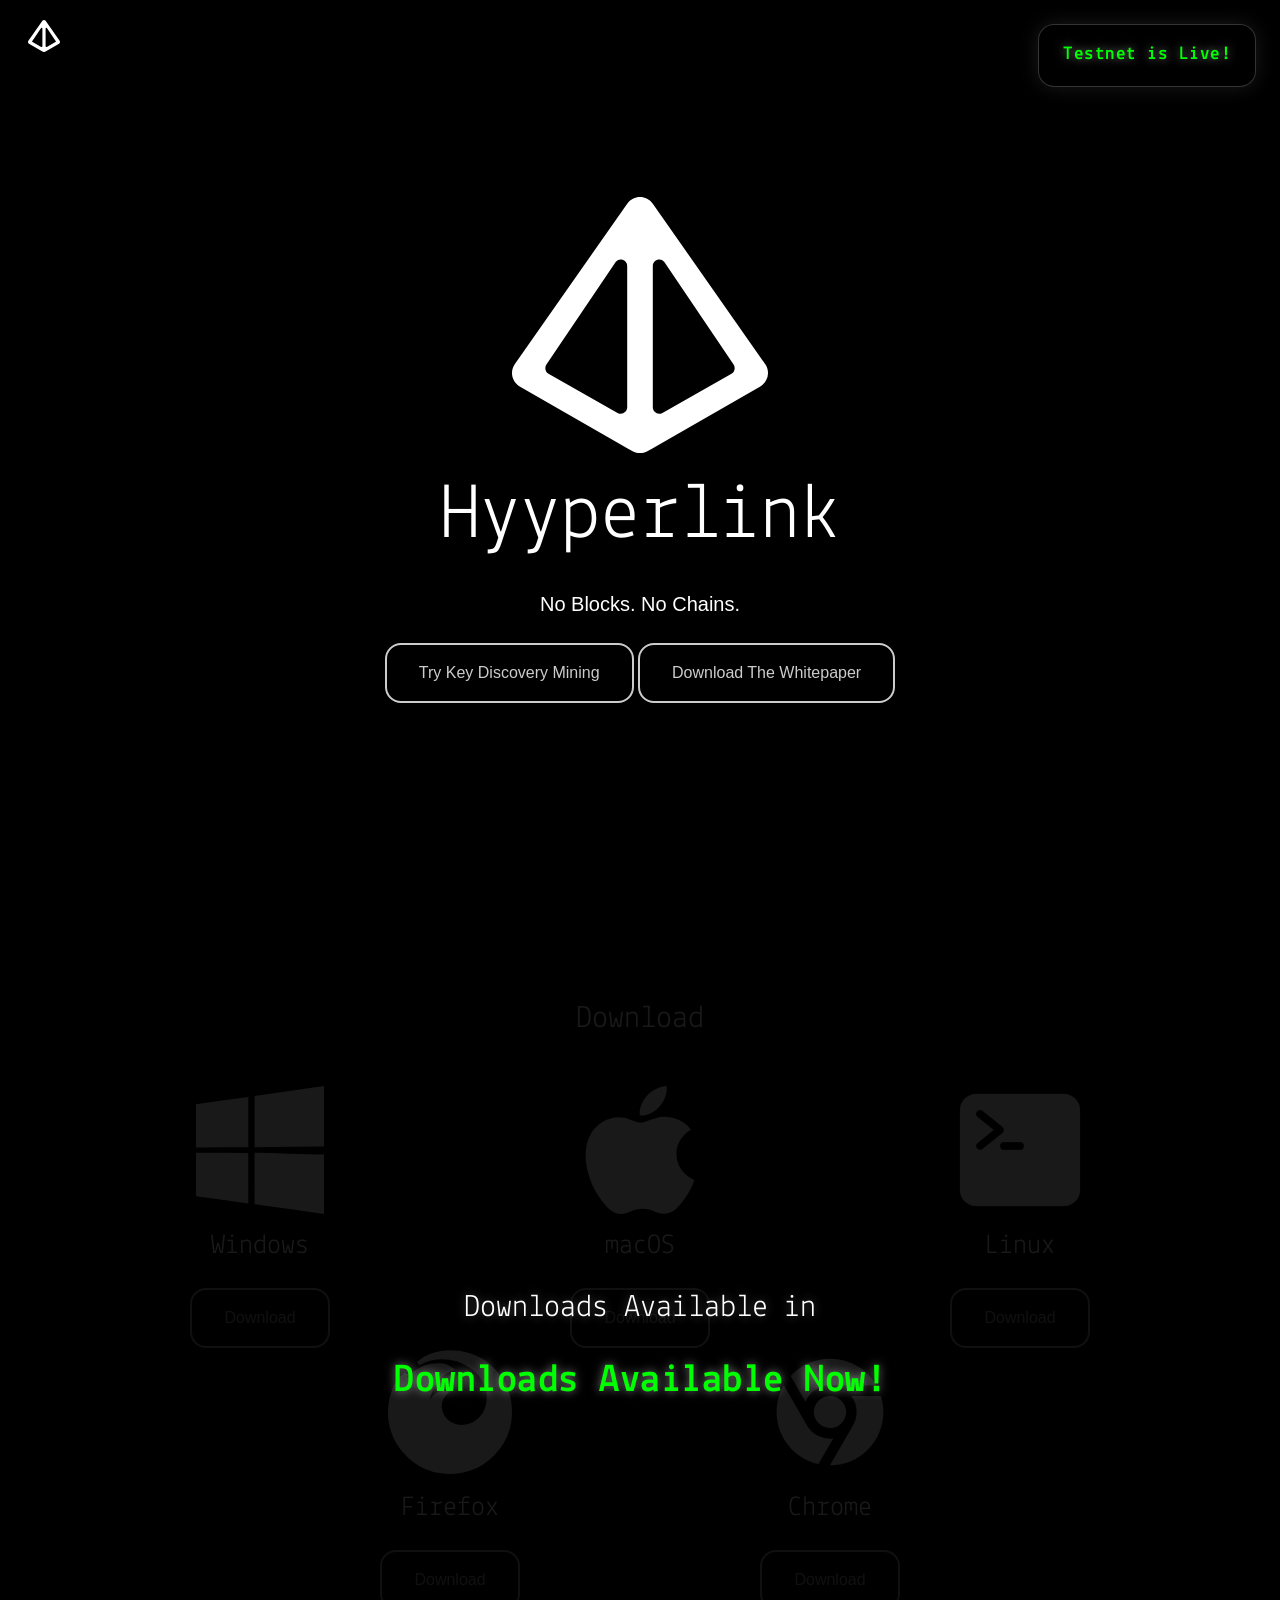
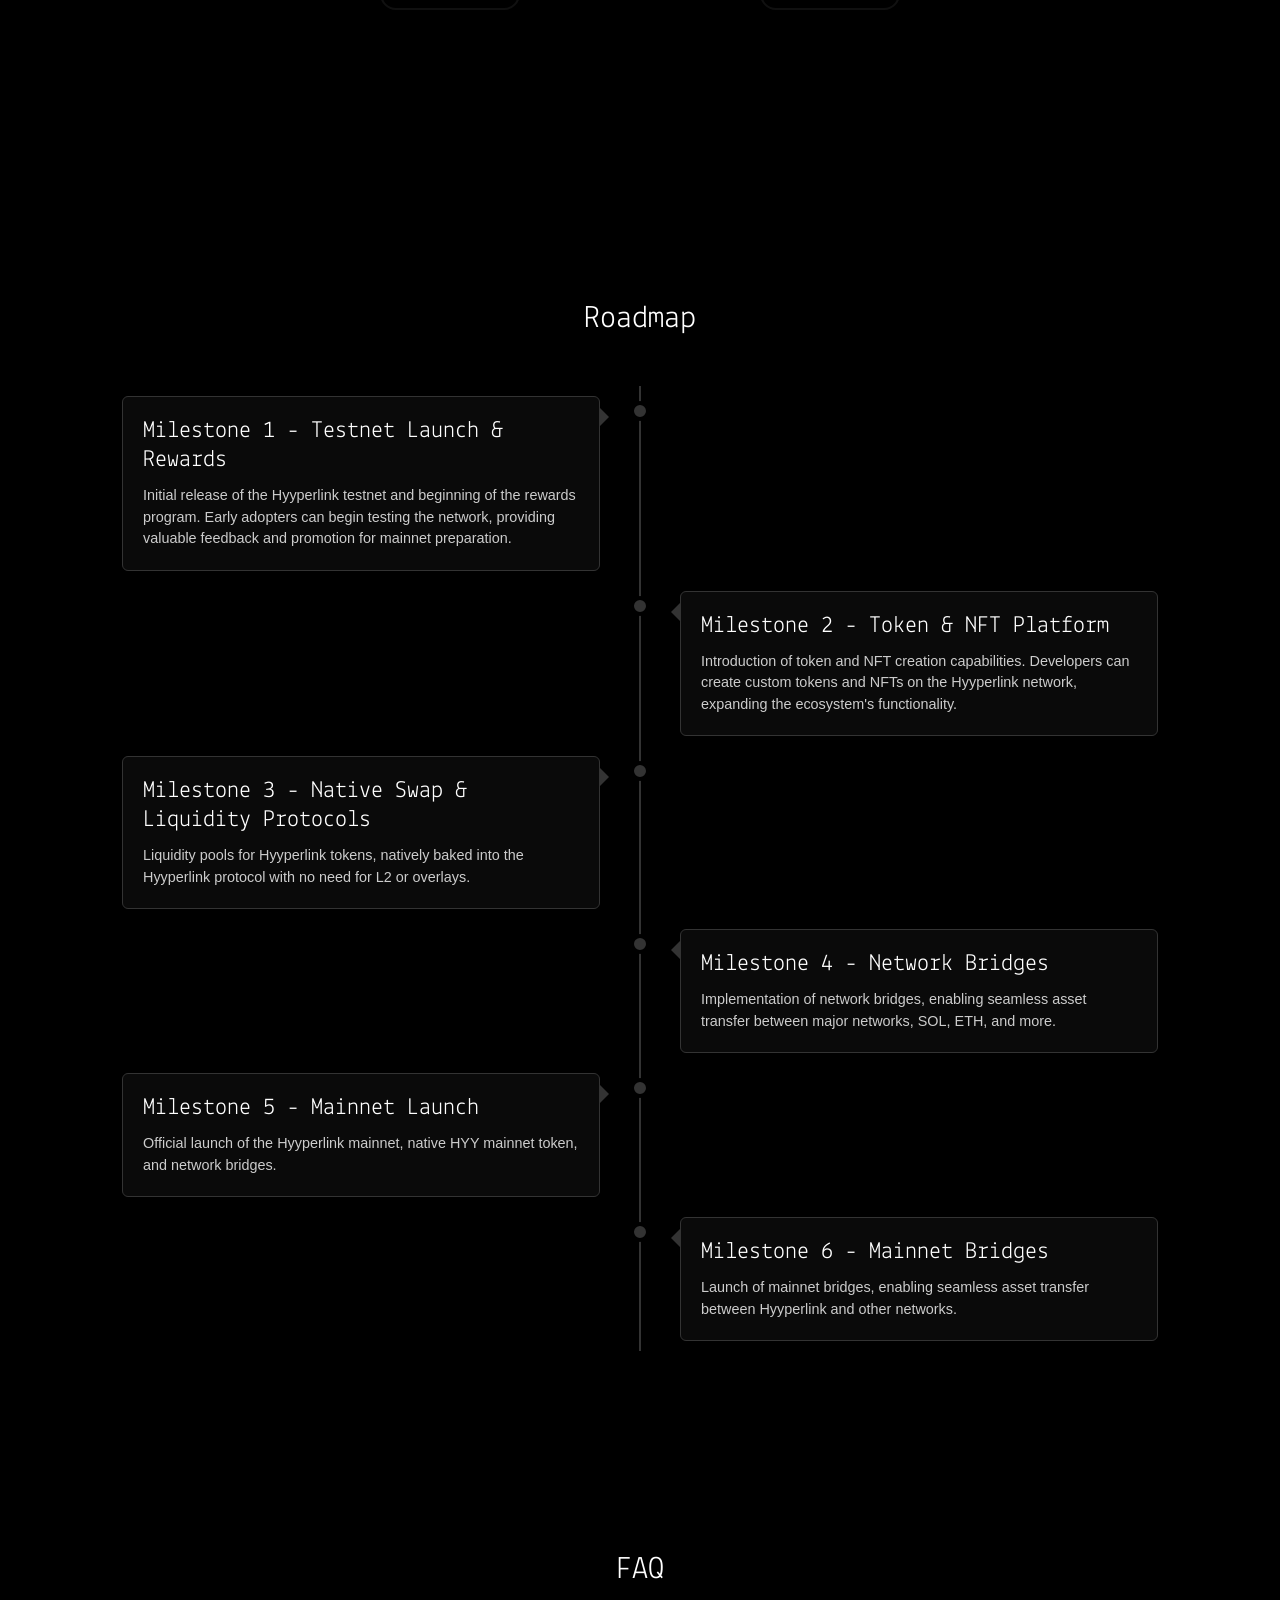
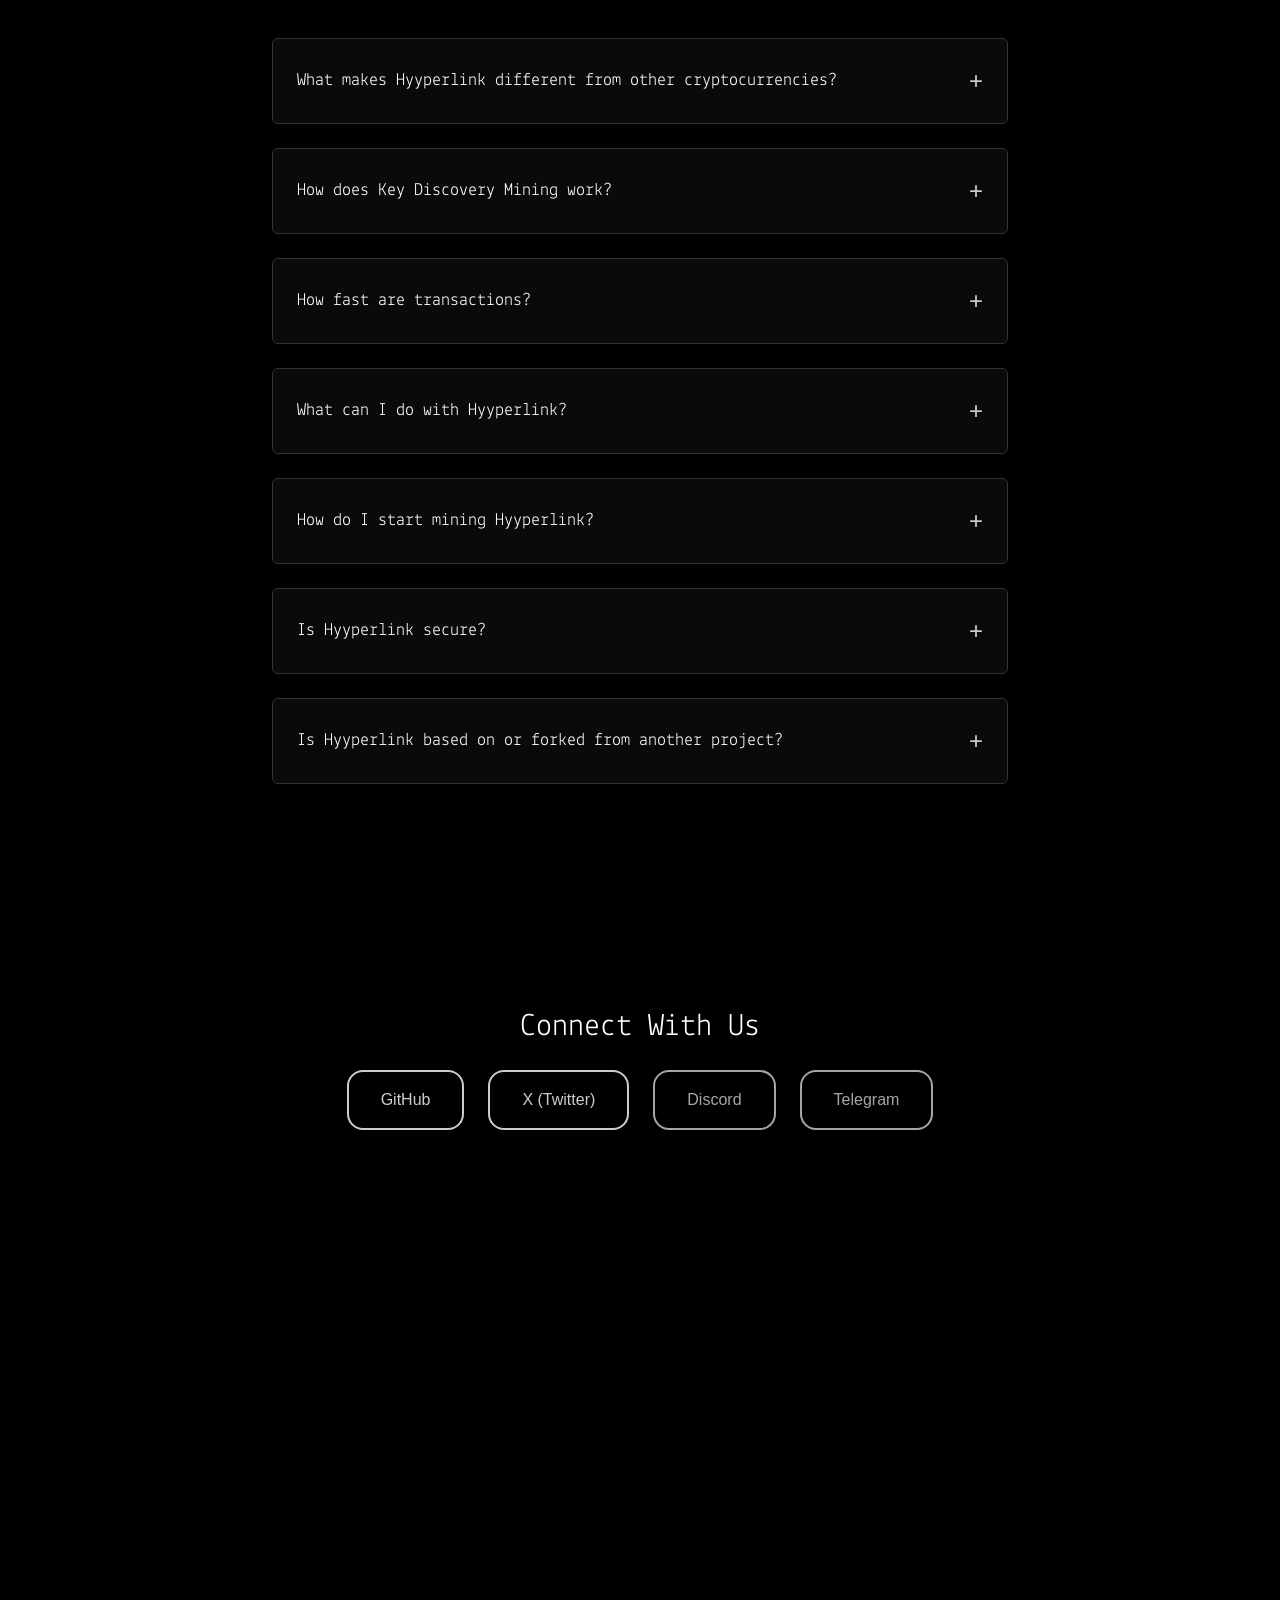
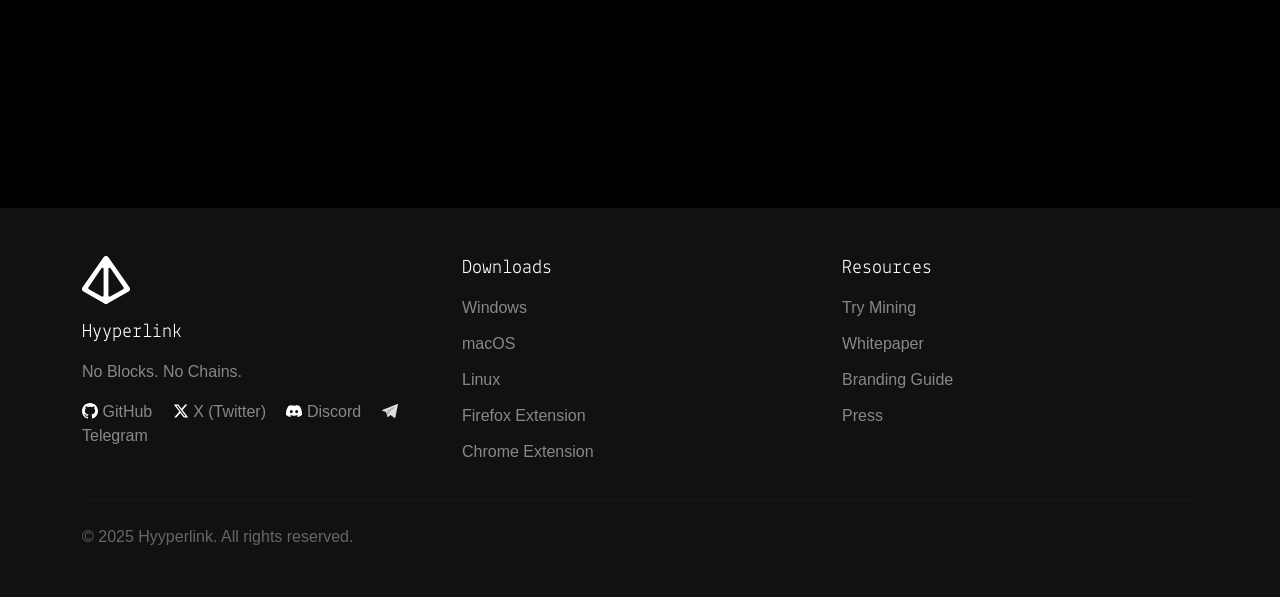
==== commit 7563a767: "typo" ====
--- a/index.html
+++ b/index.html
@@ -764,7 +764,7 @@
                 <div class="roadmap-item left">
                     <div class="content">
                         <h4>Milestone 3 - Native Swap & Liquidity Protocols</h4>
-                        <p>Liquidity pools for Hyyperlink tokens, natively baked into the Hyyperlink protocol with need for L2 or overlays.</p>
+                        <p>Liquidity pools for Hyyperlink tokens, natively baked into the Hyyperlink protocol with no need for L2 or overlays.</p>
                     </div>
                 </div>
                 <div class="roadmap-item right">
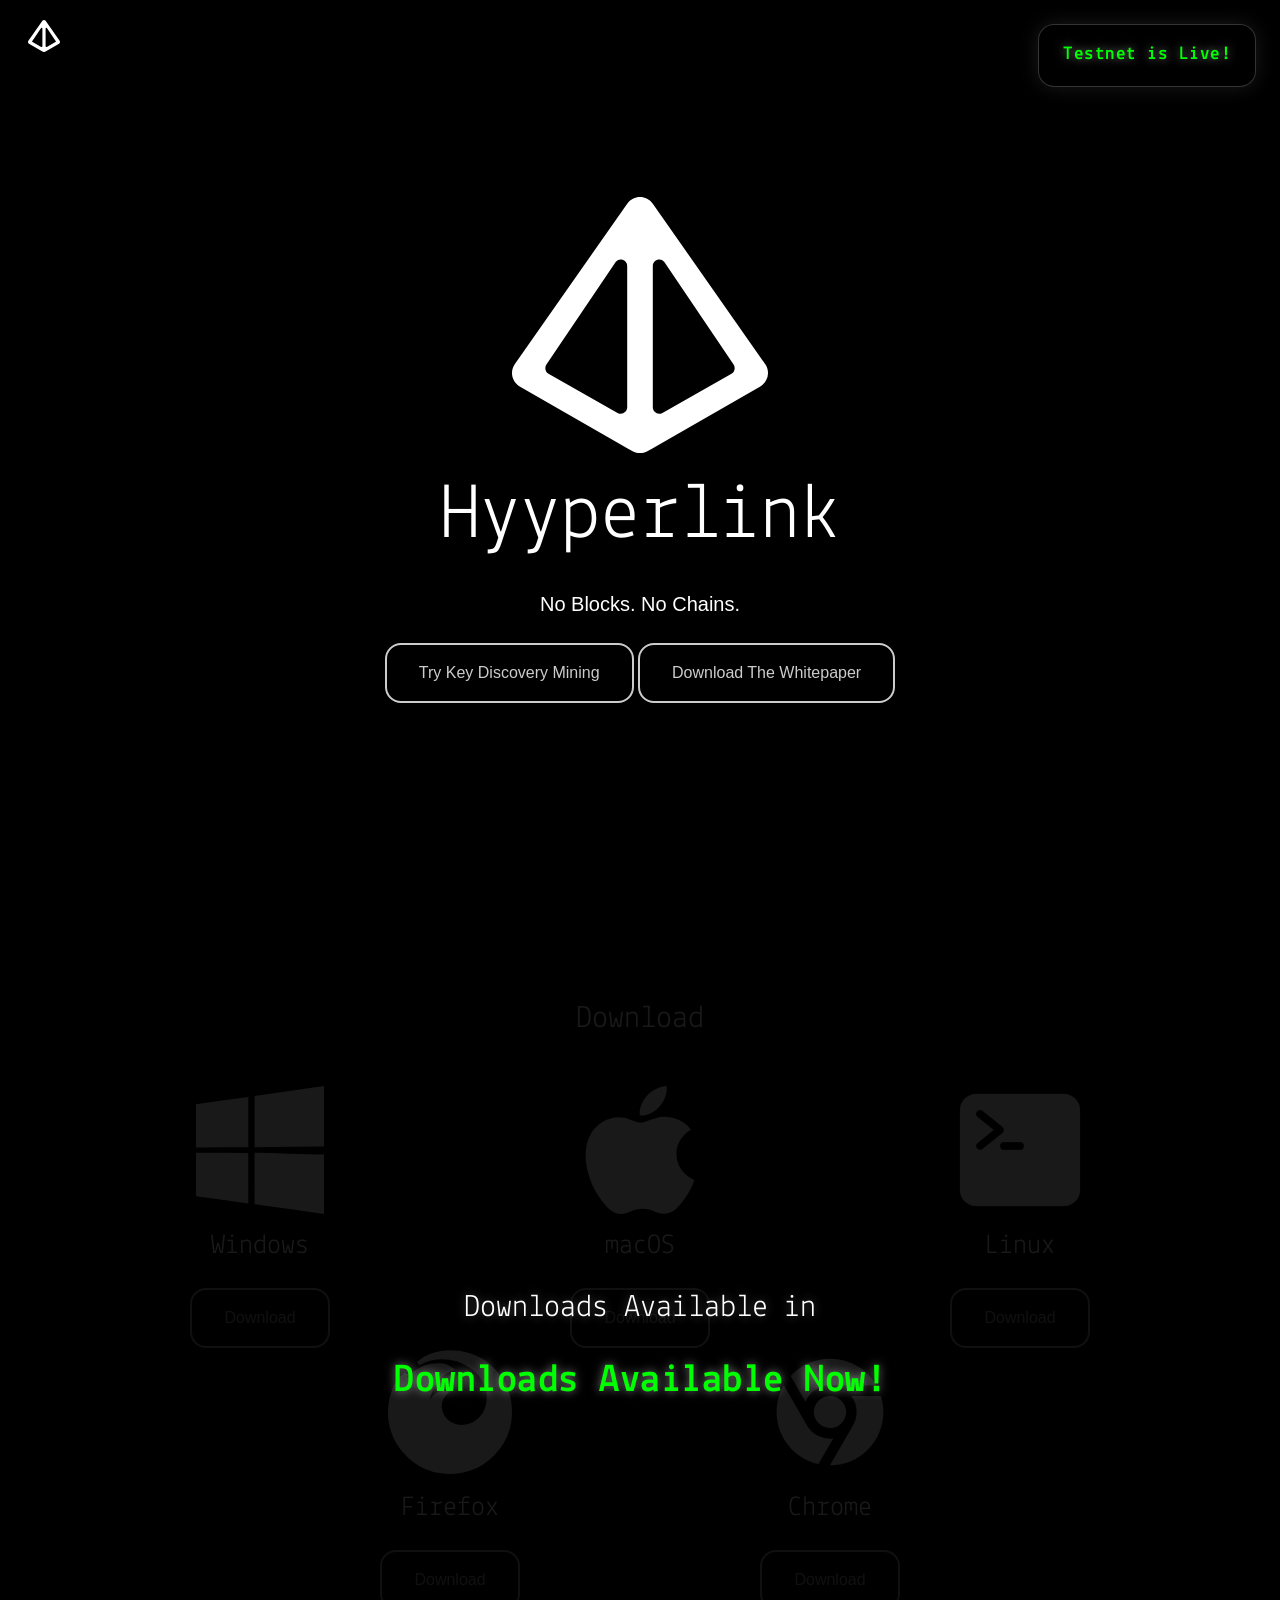
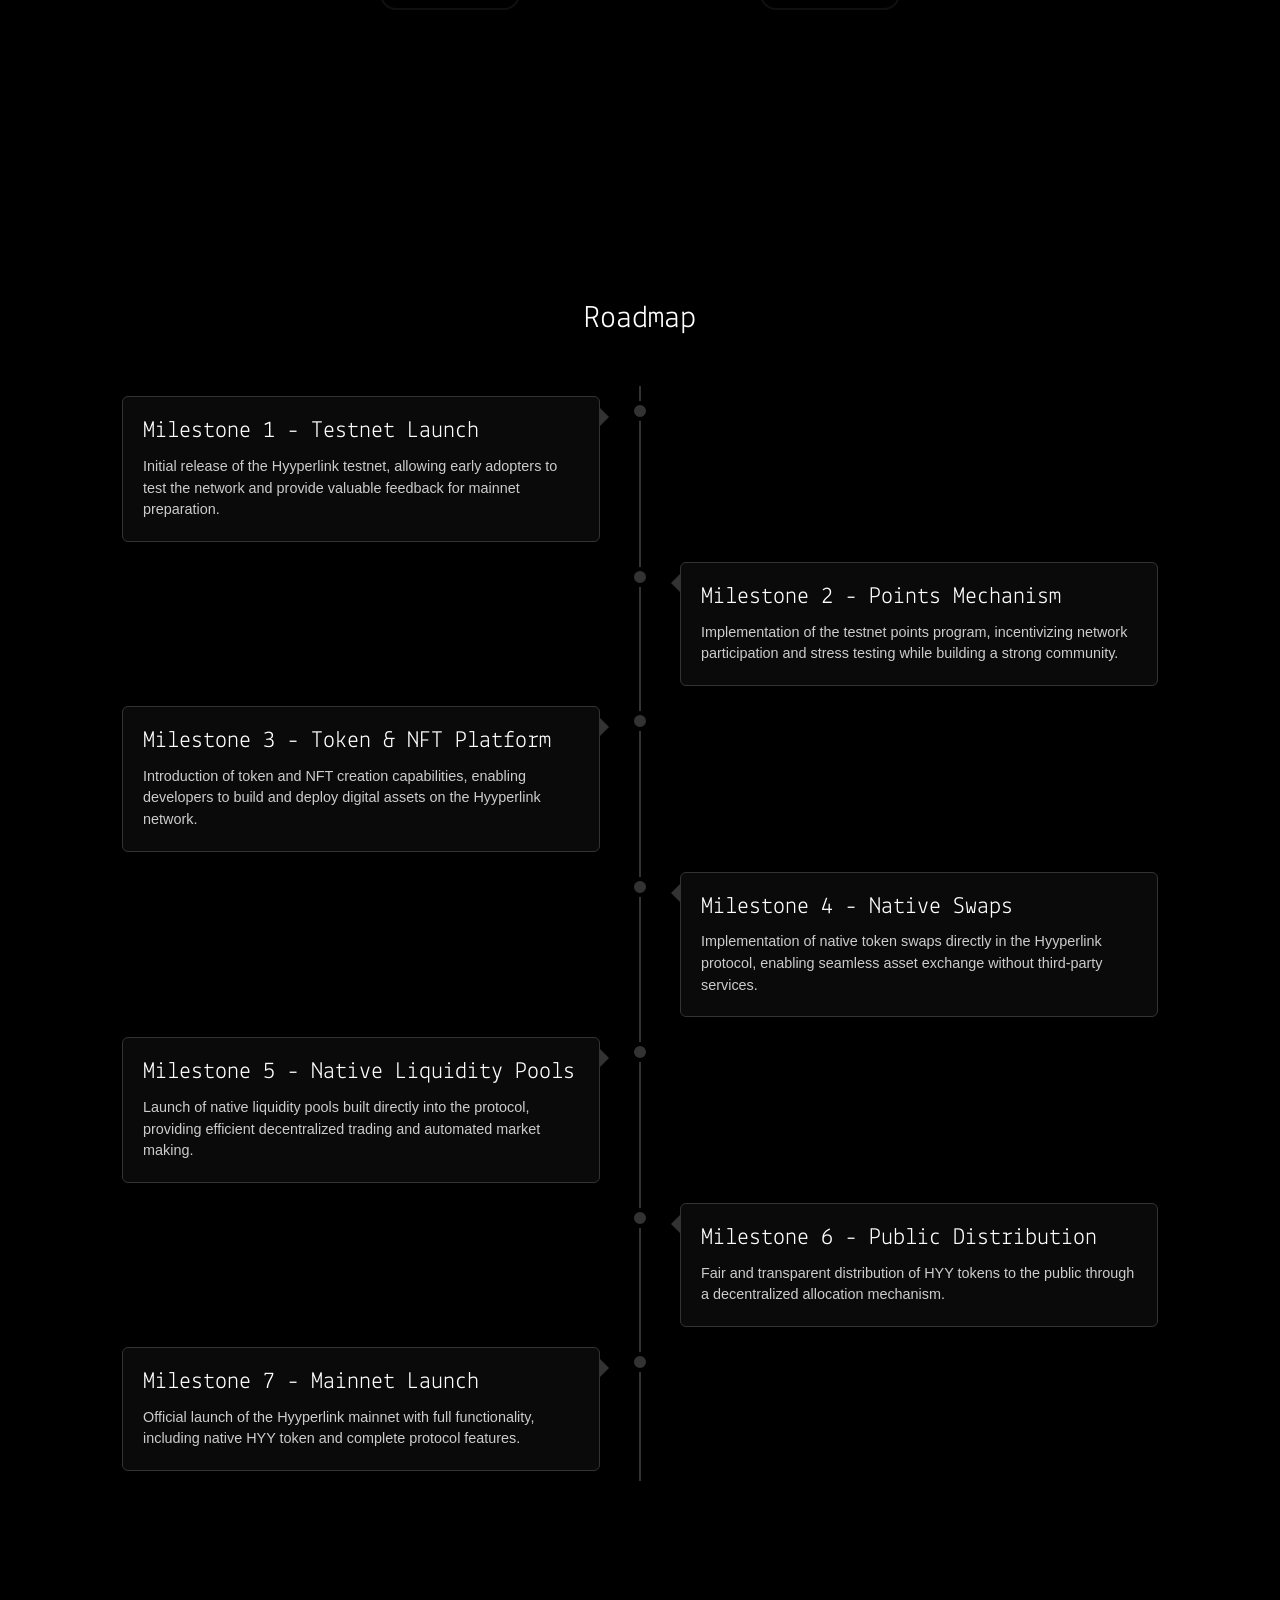
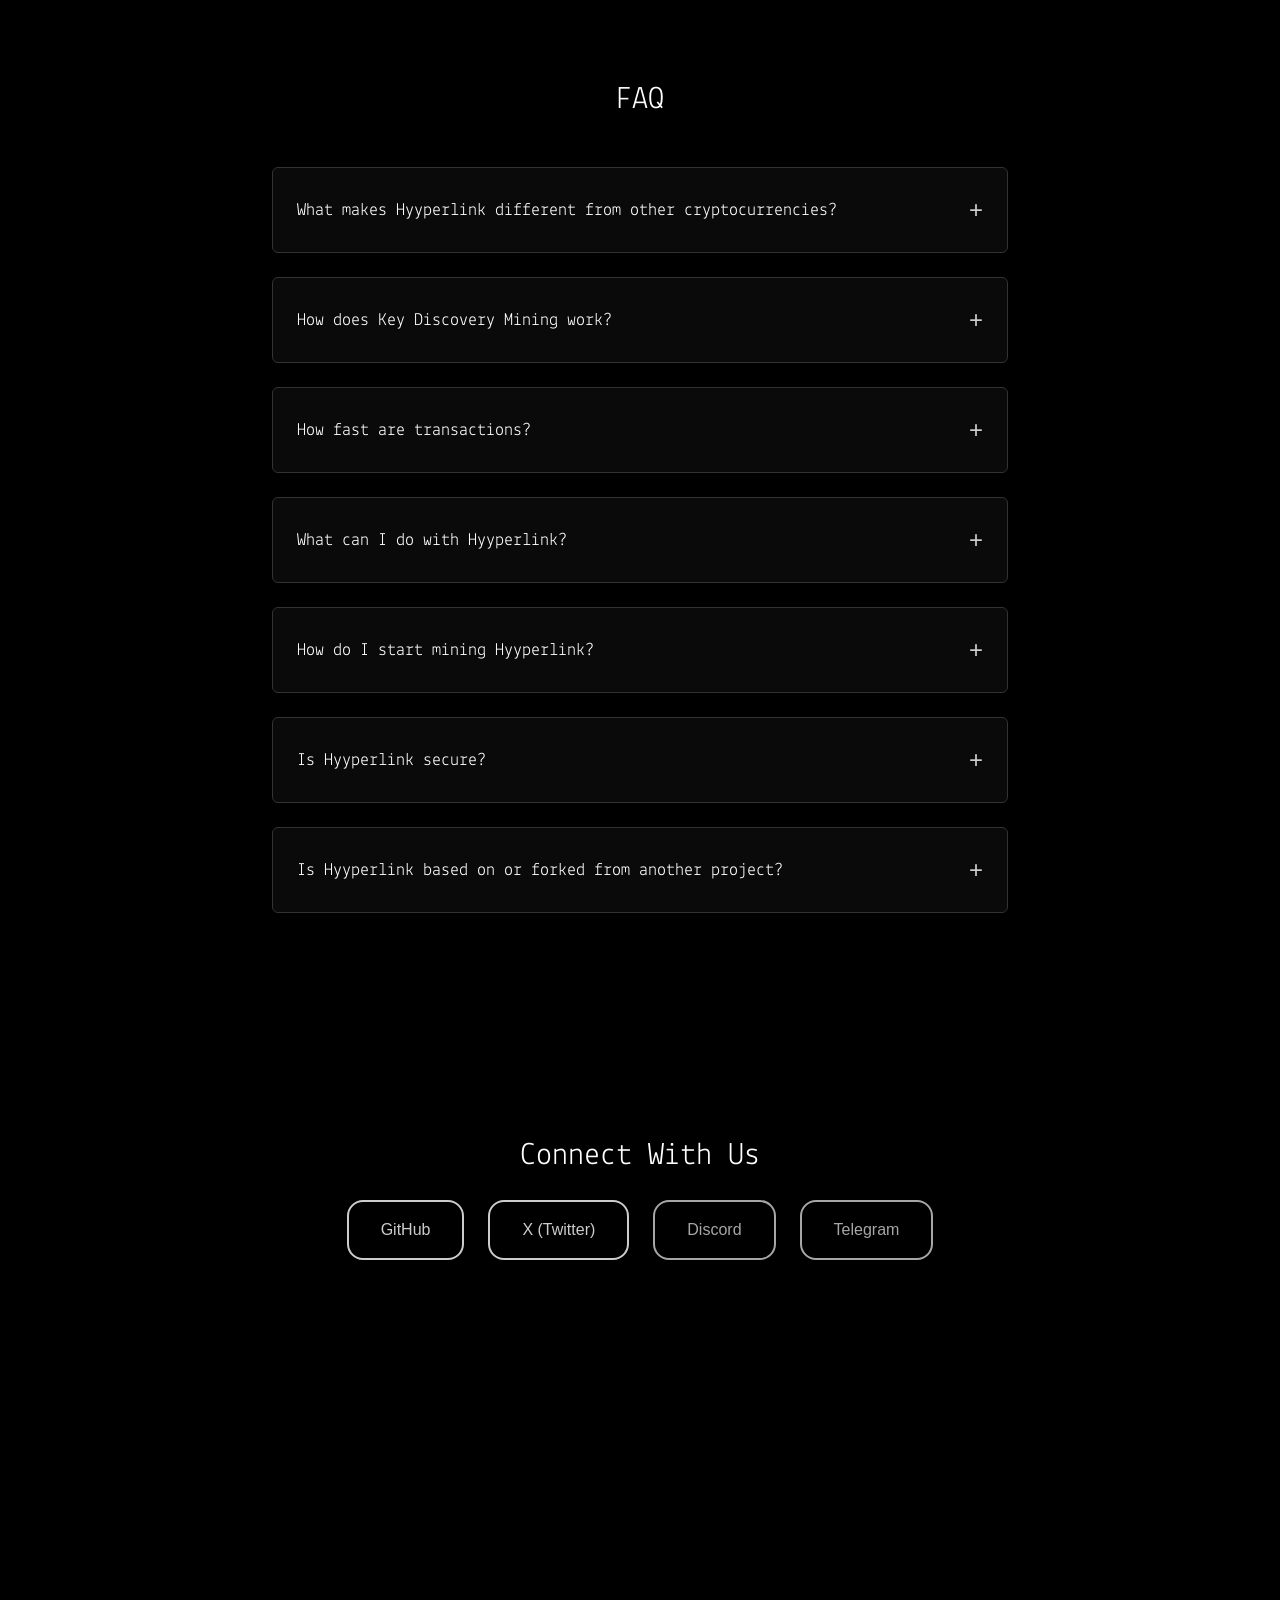
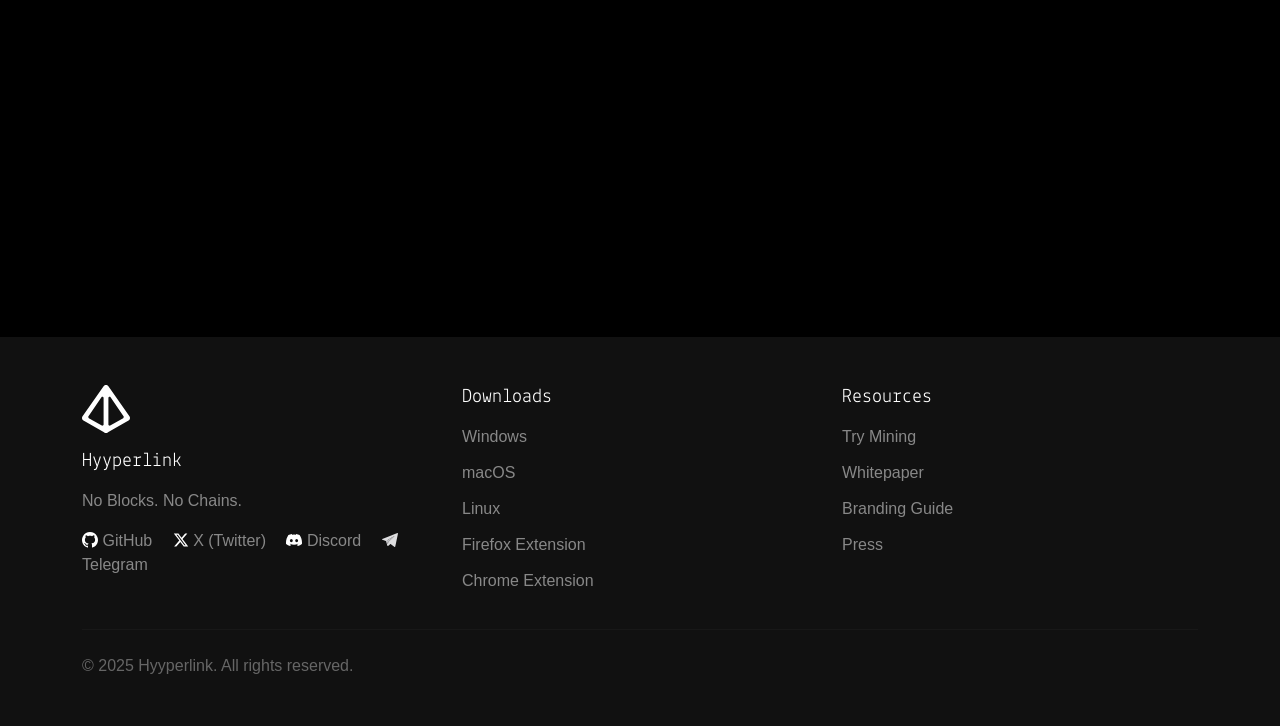
==== commit 0cb9cd9c: "more milestones" ====
--- a/index.html
+++ b/index.html
@@ -751,38 +751,44 @@
             <div class="roadmap-timeline">
                 <div class="roadmap-item left">
                     <div class="content">
-                        <h4>Milestone 1 - Testnet Launch & Rewards</h4>
-                        <p>Initial release of the Hyyperlink testnet and beginning of the rewards program. Early adopters can begin testing the network, providing valuable feedback and promotion for mainnet preparation.</p>
+                        <h4>Milestone 1 - Testnet Launch</h4>
+                        <p>Initial release of the Hyyperlink testnet, allowing early adopters to test the network and provide valuable feedback for mainnet preparation.</p>
                     </div>
                 </div>
                 <div class="roadmap-item right">
                     <div class="content">
-                        <h4>Milestone 2 - Token & NFT Platform</h4>
-                        <p>Introduction of token and NFT creation capabilities. Developers can create custom tokens and NFTs on the Hyyperlink network, expanding the ecosystem's functionality.</p>
+                        <h4>Milestone 2 - Points Mechanism</h4>
+                        <p>Implementation of the testnet points program, incentivizing network participation and stress testing while building a strong community.</p>
                     </div>
                 </div>
                 <div class="roadmap-item left">
                     <div class="content">
-                        <h4>Milestone 3 - Native Swap & Liquidity Protocols</h4>
-                        <p>Liquidity pools for Hyyperlink tokens, natively baked into the Hyyperlink protocol with no need for L2 or overlays.</p>
+                        <h4>Milestone 3 - Token & NFT Platform</h4>
+                        <p>Introduction of token and NFT creation capabilities, enabling developers to build and deploy digital assets on the Hyyperlink network.</p>
                     </div>
                 </div>
                 <div class="roadmap-item right">
                     <div class="content">
-                        <h4>Milestone 4 - Network Bridges</h4>
-                        <p>Implementation of network bridges, enabling seamless asset transfer between major networks, SOL, ETH, and more.</p>
+                        <h4>Milestone 4 - Native Swaps</h4>
+                        <p>Implementation of native token swaps directly in the Hyyperlink protocol, enabling seamless asset exchange without third-party services.</p>
                     </div>
                 </div>
                 <div class="roadmap-item left">
                     <div class="content">
-                        <h4>Milestone 5 - Mainnet Launch</h4>
-                        <p>Official launch of the Hyyperlink mainnet, native HYY mainnet token, and network bridges.</p>
+                        <h4>Milestone 5 - Native Liquidity Pools</h4>
+                        <p>Launch of native liquidity pools built directly into the protocol, providing efficient decentralized trading and automated market making.</p>
                     </div>
                 </div>
                 <div class="roadmap-item right">
                     <div class="content">
-                        <h4>Milestone 6 - Mainnet Bridges</h4>
-                        <p>Launch of mainnet bridges, enabling seamless asset transfer between Hyyperlink and other networks.</p>
+                        <h4>Milestone 6 - Public Distribution</h4>
+                        <p>Fair and transparent distribution of HYY tokens to the public through a decentralized allocation mechanism.</p>
+                    </div>
+                </div>
+                <div class="roadmap-item left">
+                    <div class="content">
+                        <h4>Milestone 7 - Mainnet Launch</h4>
+                        <p>Official launch of the Hyyperlink mainnet with full functionality, including native HYY token and complete protocol features.</p>
                     </div>
                 </div>
             </div>
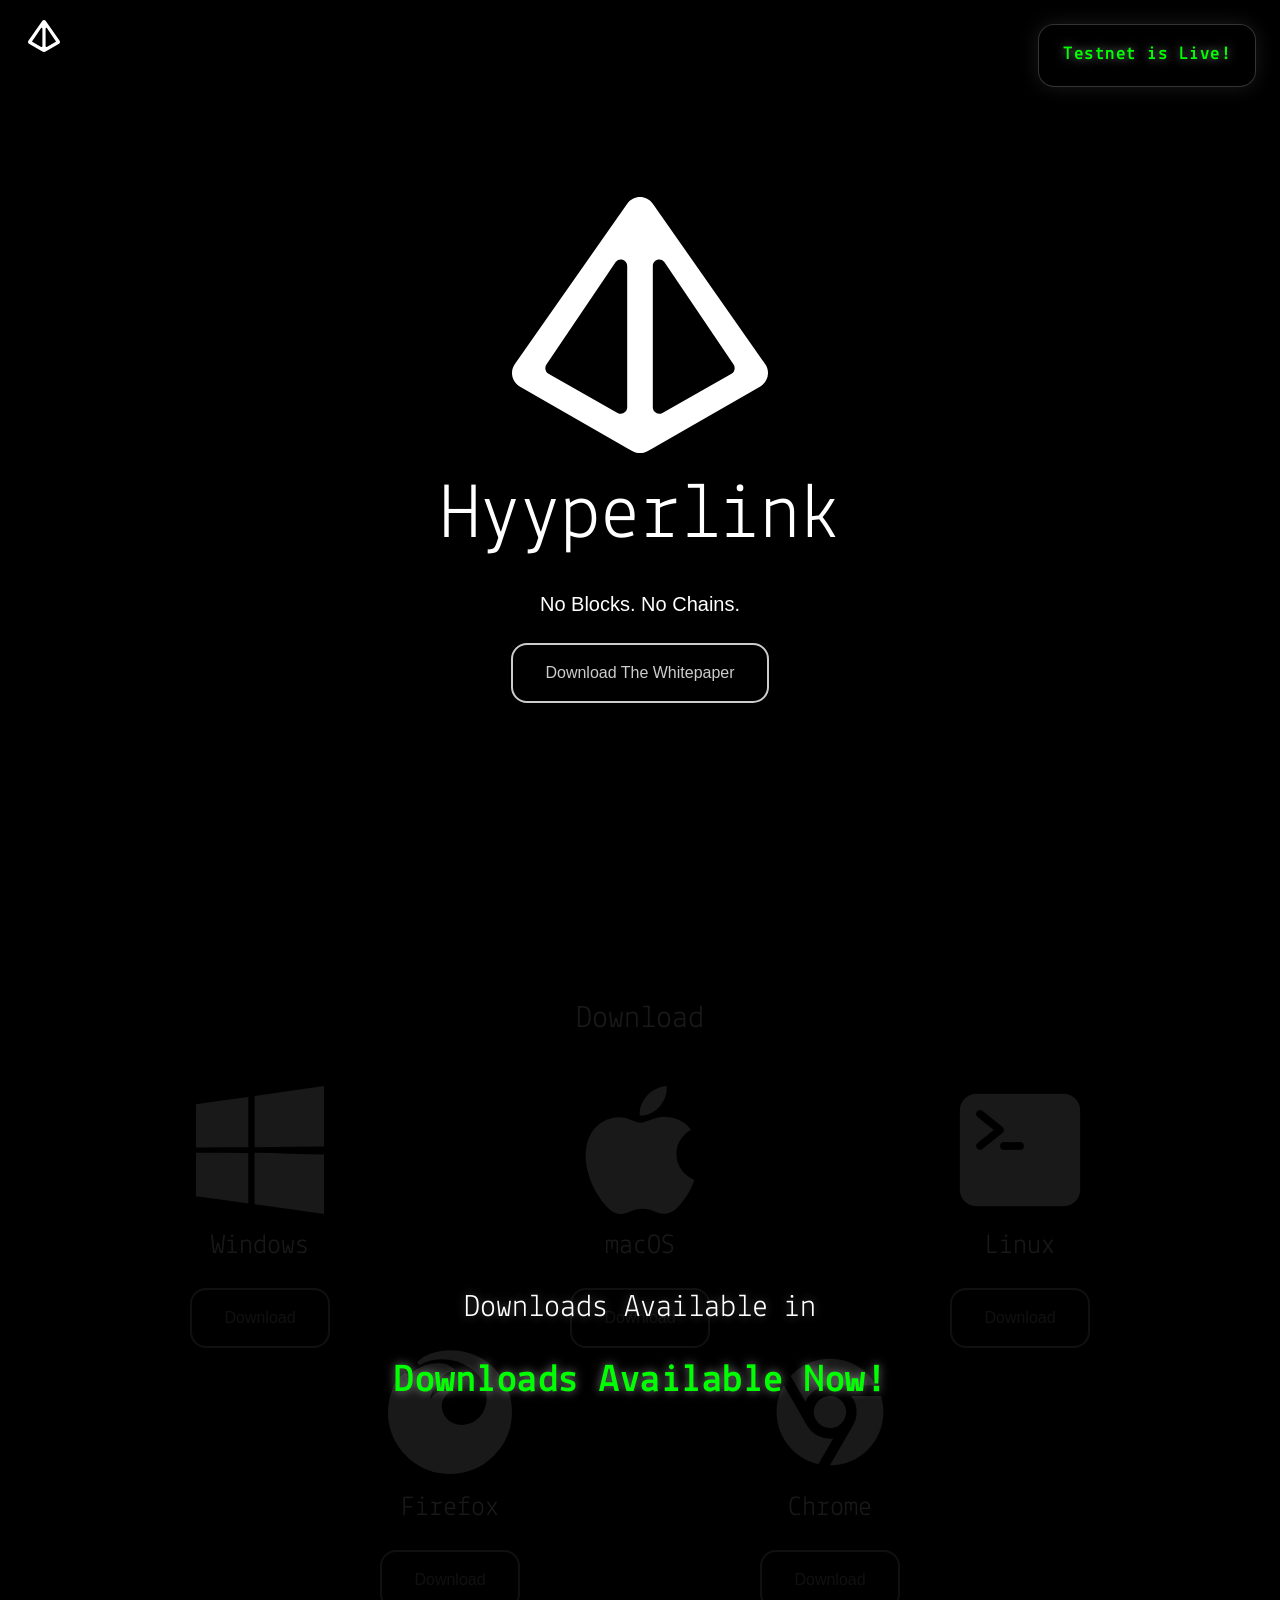
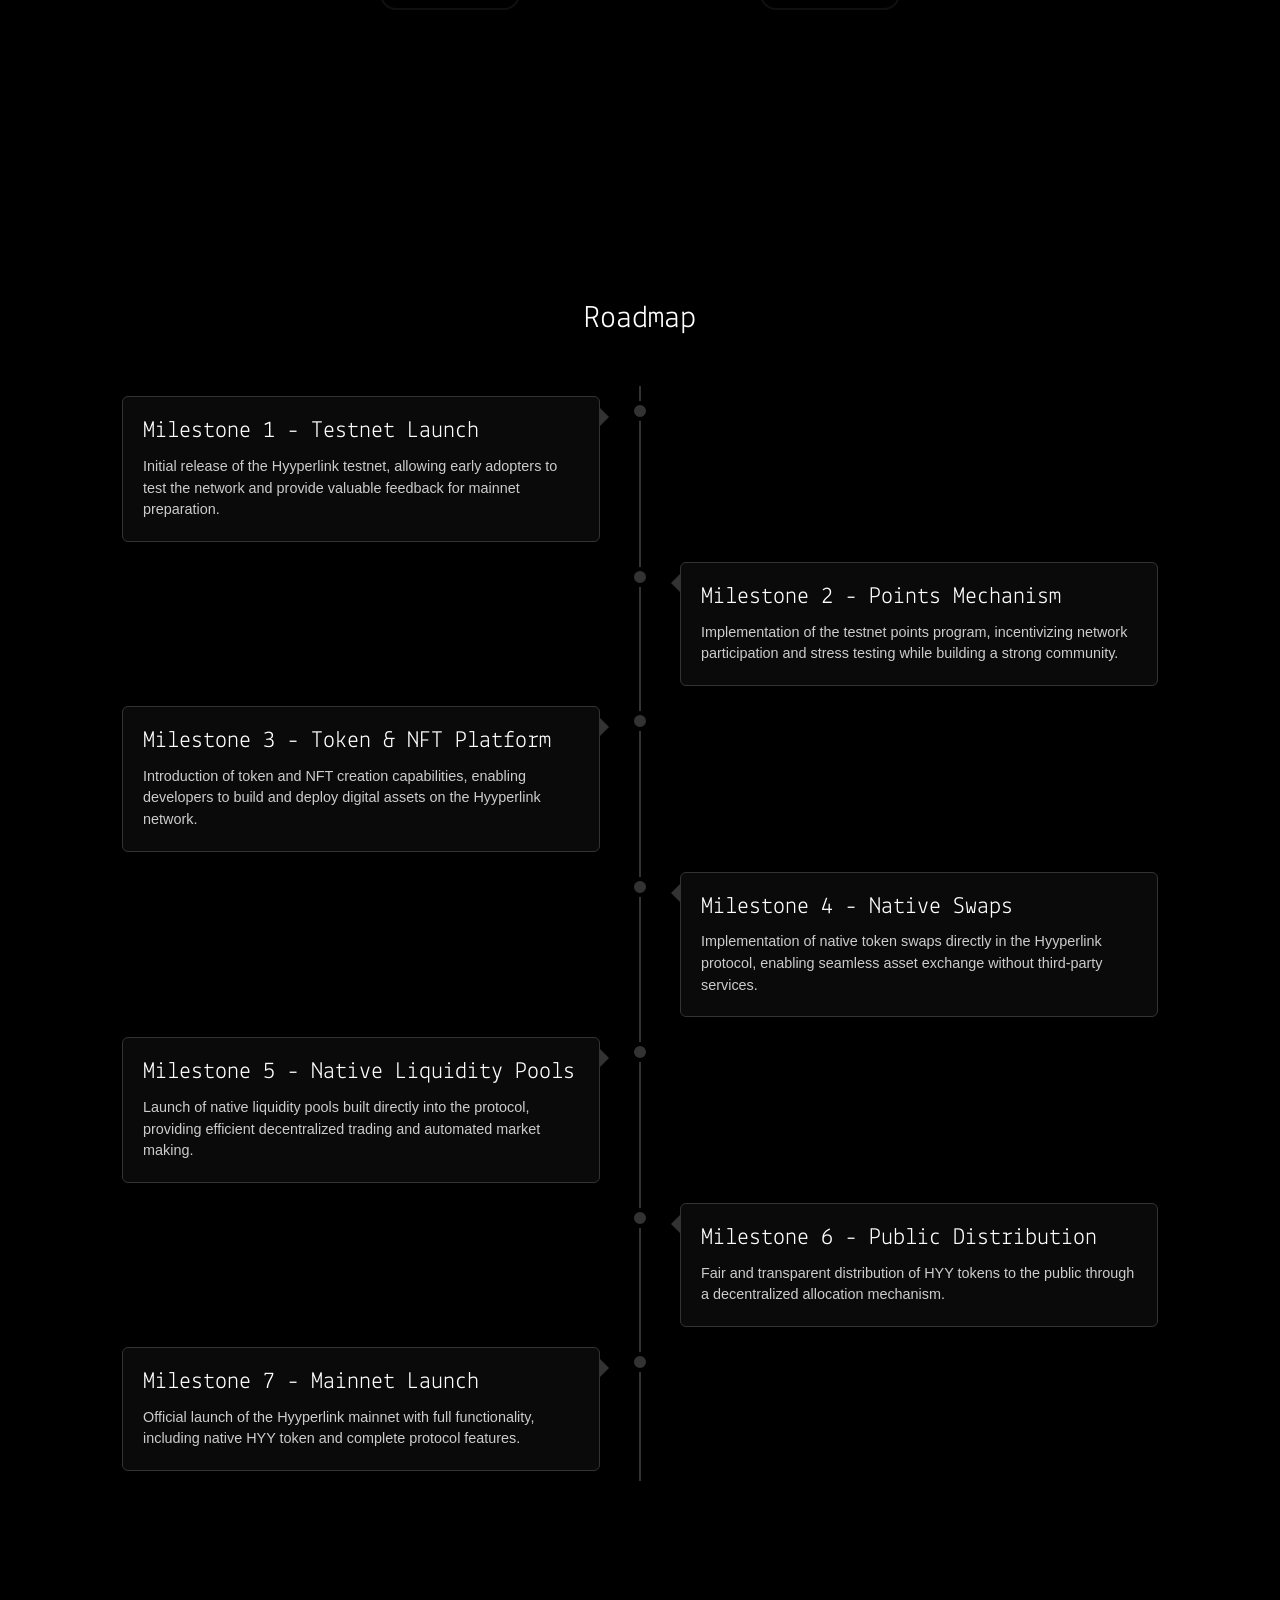
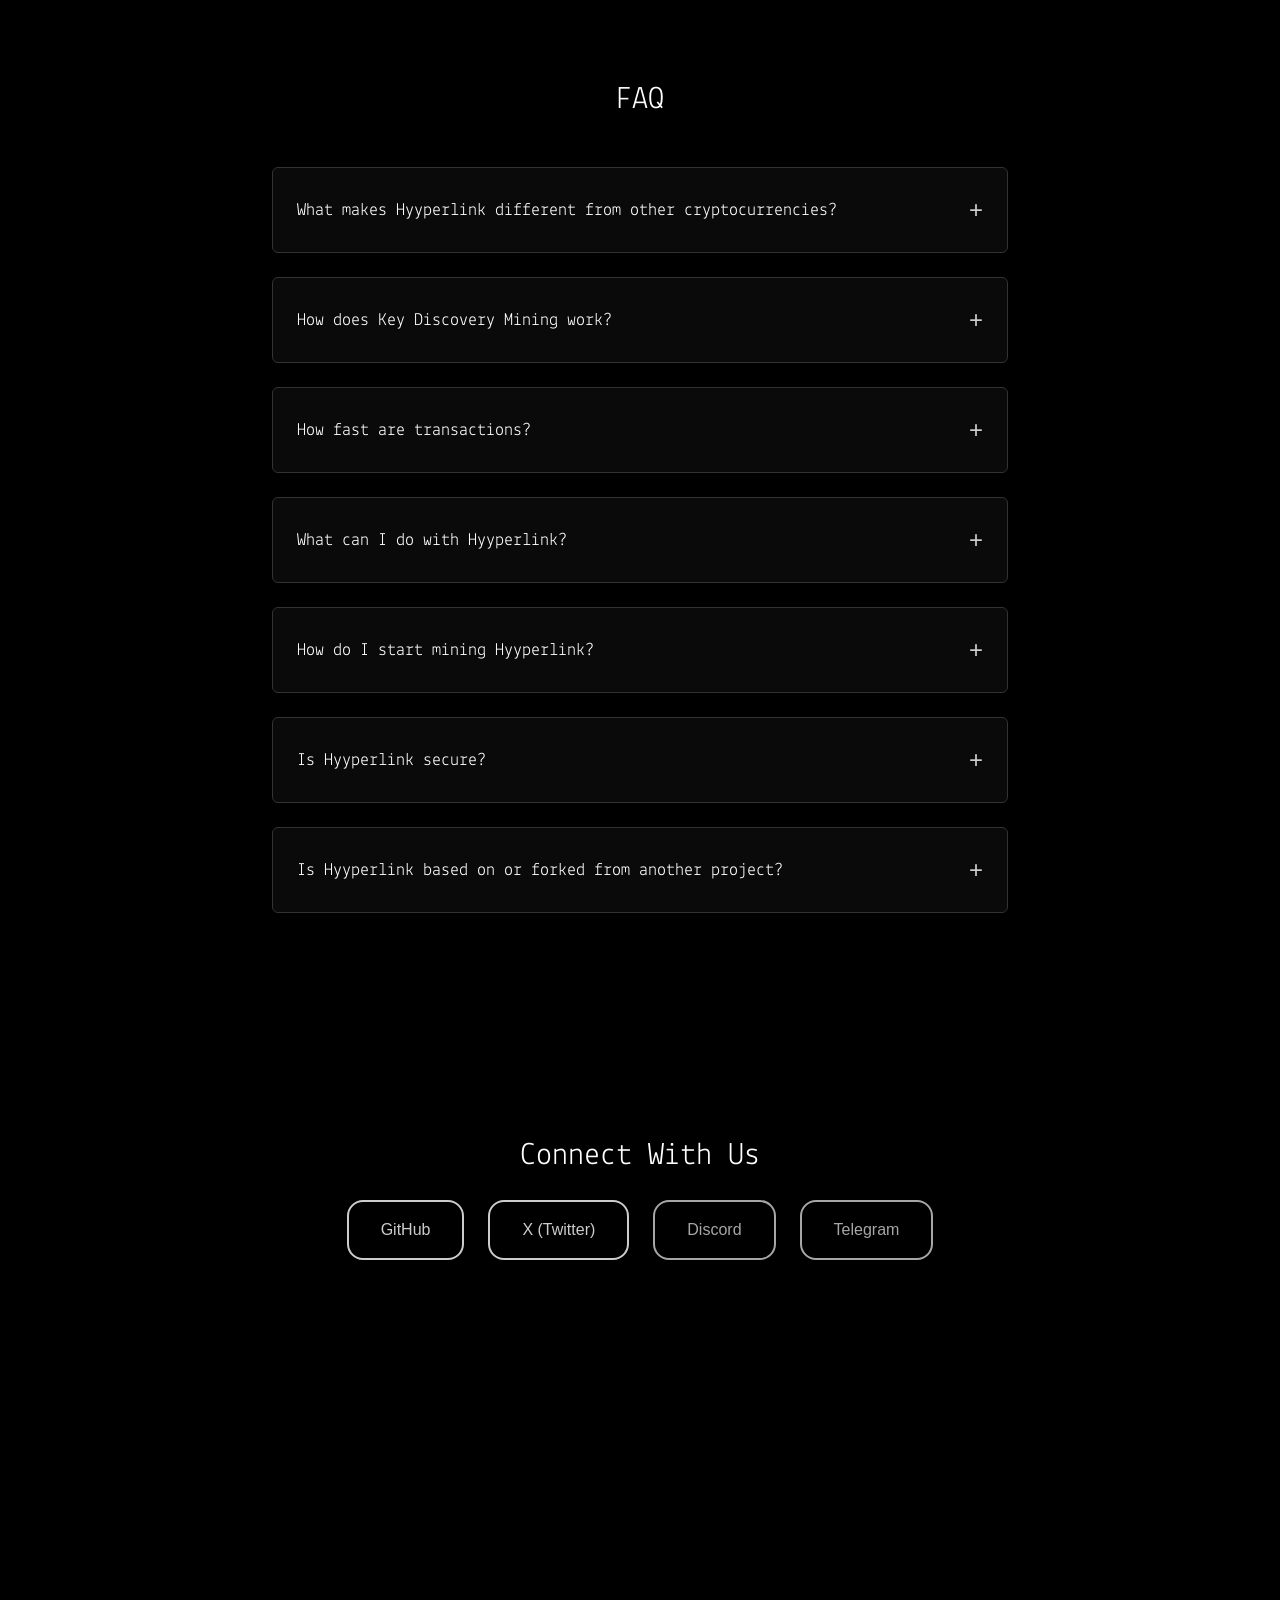
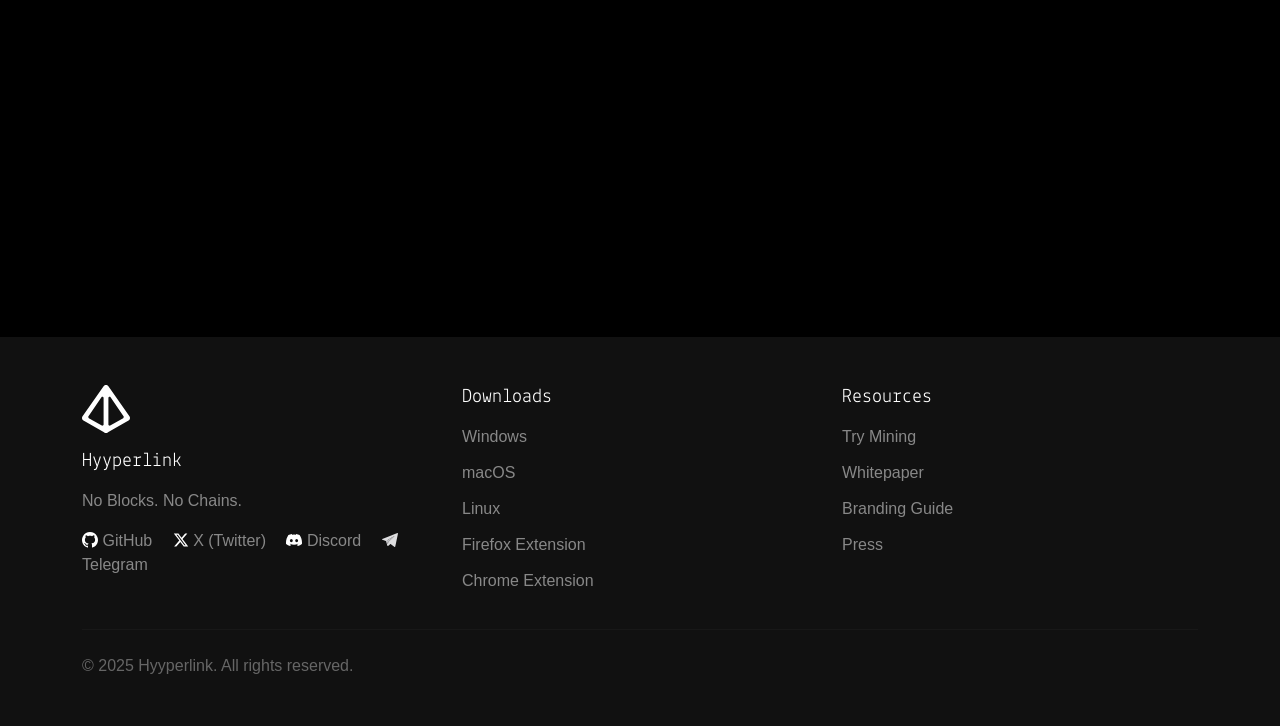
==== commit 8b586bbc: "new meta head" ====
--- a/index.html
+++ b/index.html
@@ -7,14 +7,14 @@
     
     <!-- Primary Meta Tags -->
     <meta name="title" content="Hyyperlink - L1 Network Testnet">
-    <meta name="description" content="A revolutionary cryptocurrency using Key Discovery Mining">
+    <meta name="description" content="Hyyperlink OG Season 1 rewards are starting soon! Hyyperlink is a high performance network with native swaps, liquidity pools, nft, tokens, and more...">
     <meta name="keywords" content="cryptocurrency, DAG, mining, crypto, digital currency, crypto, hyyperlink">
     
     <!-- Open Graph / Facebook -->
     <meta property="og:type" content="website">
     <meta property="og:url" content="https://hyyperlink.com/">
     <meta property="og:title" content="Hyyperlink - L1 Network Testnet">
-    <meta property="og:description" content="A revolutionary cryptocurrency using Key Discovery Mining">
+    <meta property="og:description" content="Hyyperlink OG Season 1 rewards are starting soon! Hyyperlink is a high performance network with native swaps, liquidity pools, nft, tokens, and more...">
     <meta property="og:image" content="https://hyyperlink.com/banner.png">
     <meta property="og:image:width" content="1200">
     <meta property="og:image:height" content="630">
@@ -23,7 +23,7 @@
     <meta property="twitter:card" content="summary_large_image">
     <meta property="twitter:url" content="https://hyyperlink.com/">
     <meta property="twitter:title" content="Hyyperlink L1 Network Testnet">
-    <meta property="twitter:description" content="A revolutionary cryptocurrency using Key Discovery Mining">
+    <meta property="twitter:description" content="Hyyperlink OG Season 1 rewards are starting soon! Hyyperlink is a high performance network with native swaps, liquidity pools, nft, tokens, and more...">
     <meta property="twitter:image" content="https://hyyperlink.com/banner.png">
     <meta name="twitter:site" content="@hyyperlink">
     <meta name="twitter:creator" content="@hyyperlink">
@@ -699,7 +699,7 @@
             <img src="hyyperlink.svg" alt="Hyyperlink" height="256px" width="256px" class="mb-3">
             <h1 class="display-1 mb-4">Hyyperlink</h1>
             <p class="lead mb-4">No Blocks. No Chains.</p>
-            <a href="https://hyyperlink.com/mine.html" class="btn download-btn">Try Key Discovery Mining</a>
+            <!-- <a href="https://hyyperlink.com/mine.html" class="btn download-btn">Try Key Discovery Mining</a> -->
             <a href="whitepaper.pdf" class="btn download-btn" download>Download The Whitepaper</a>
         </div>
     </section>
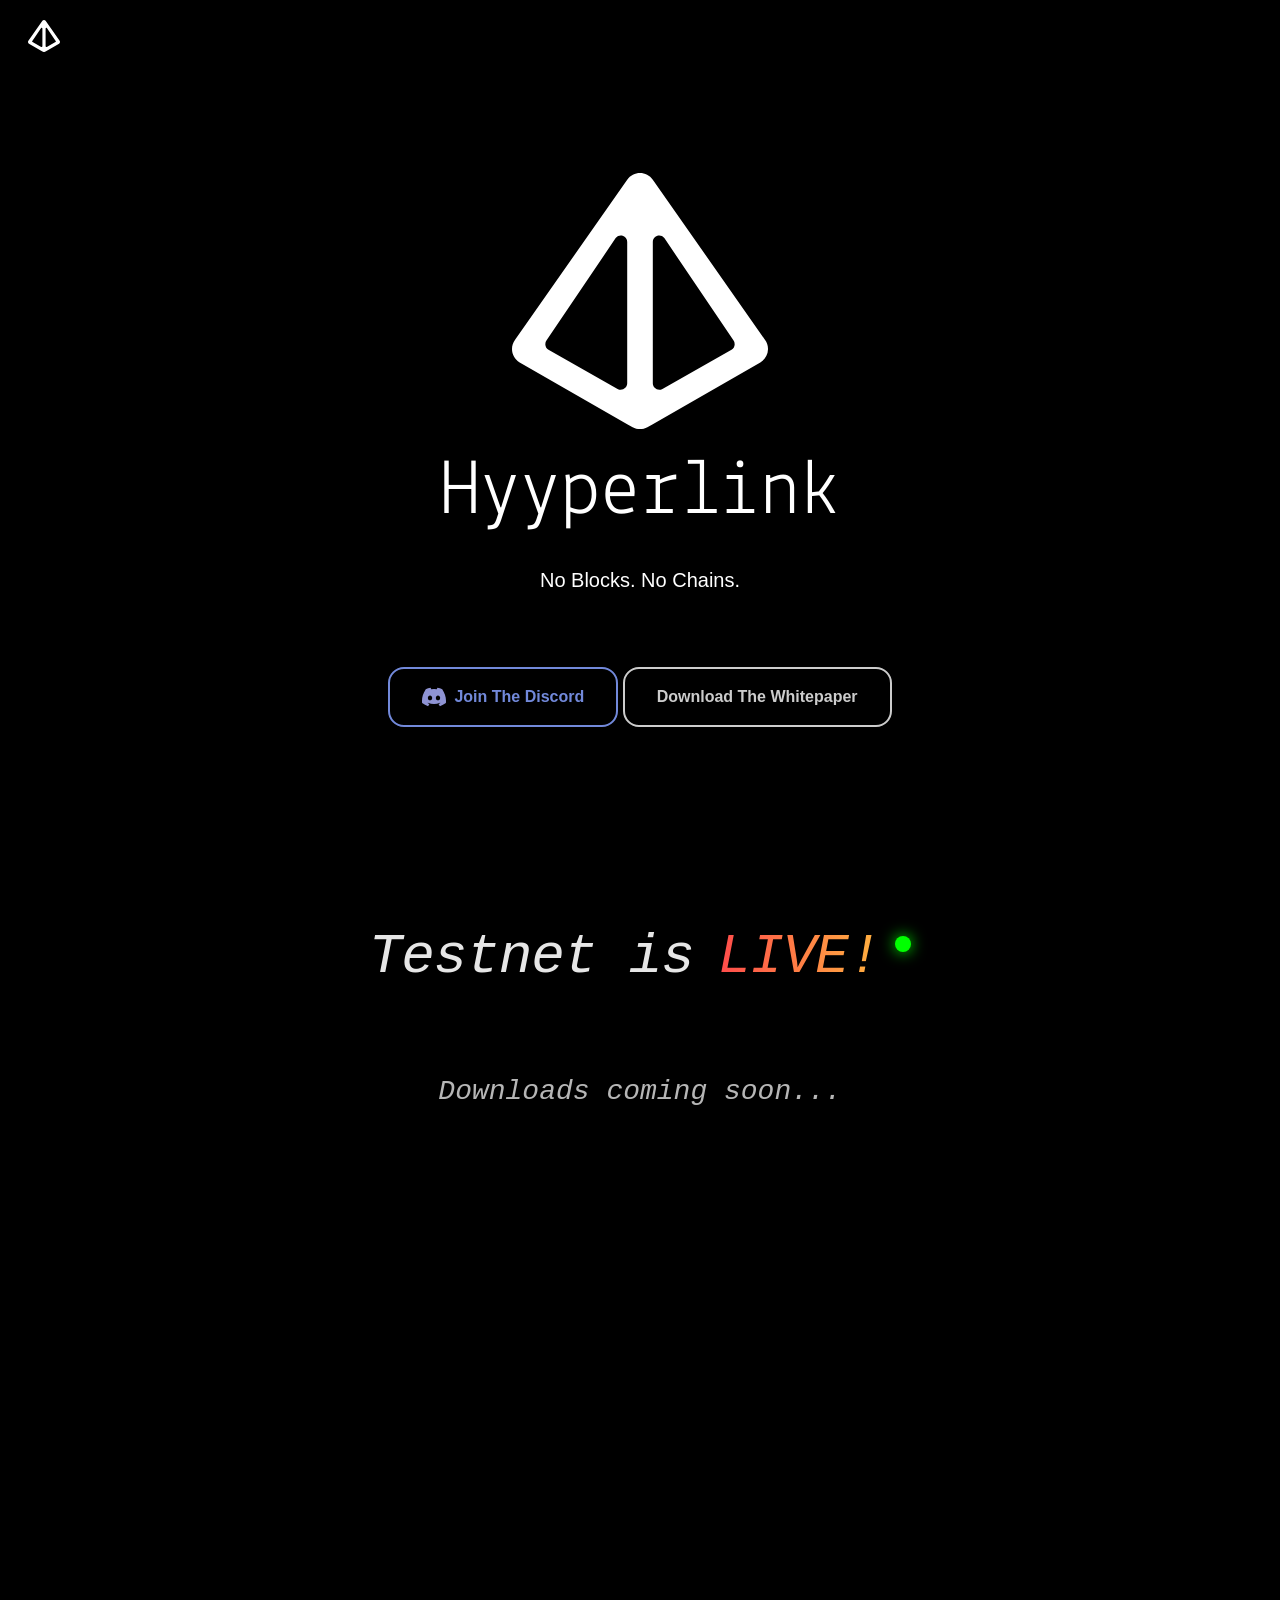
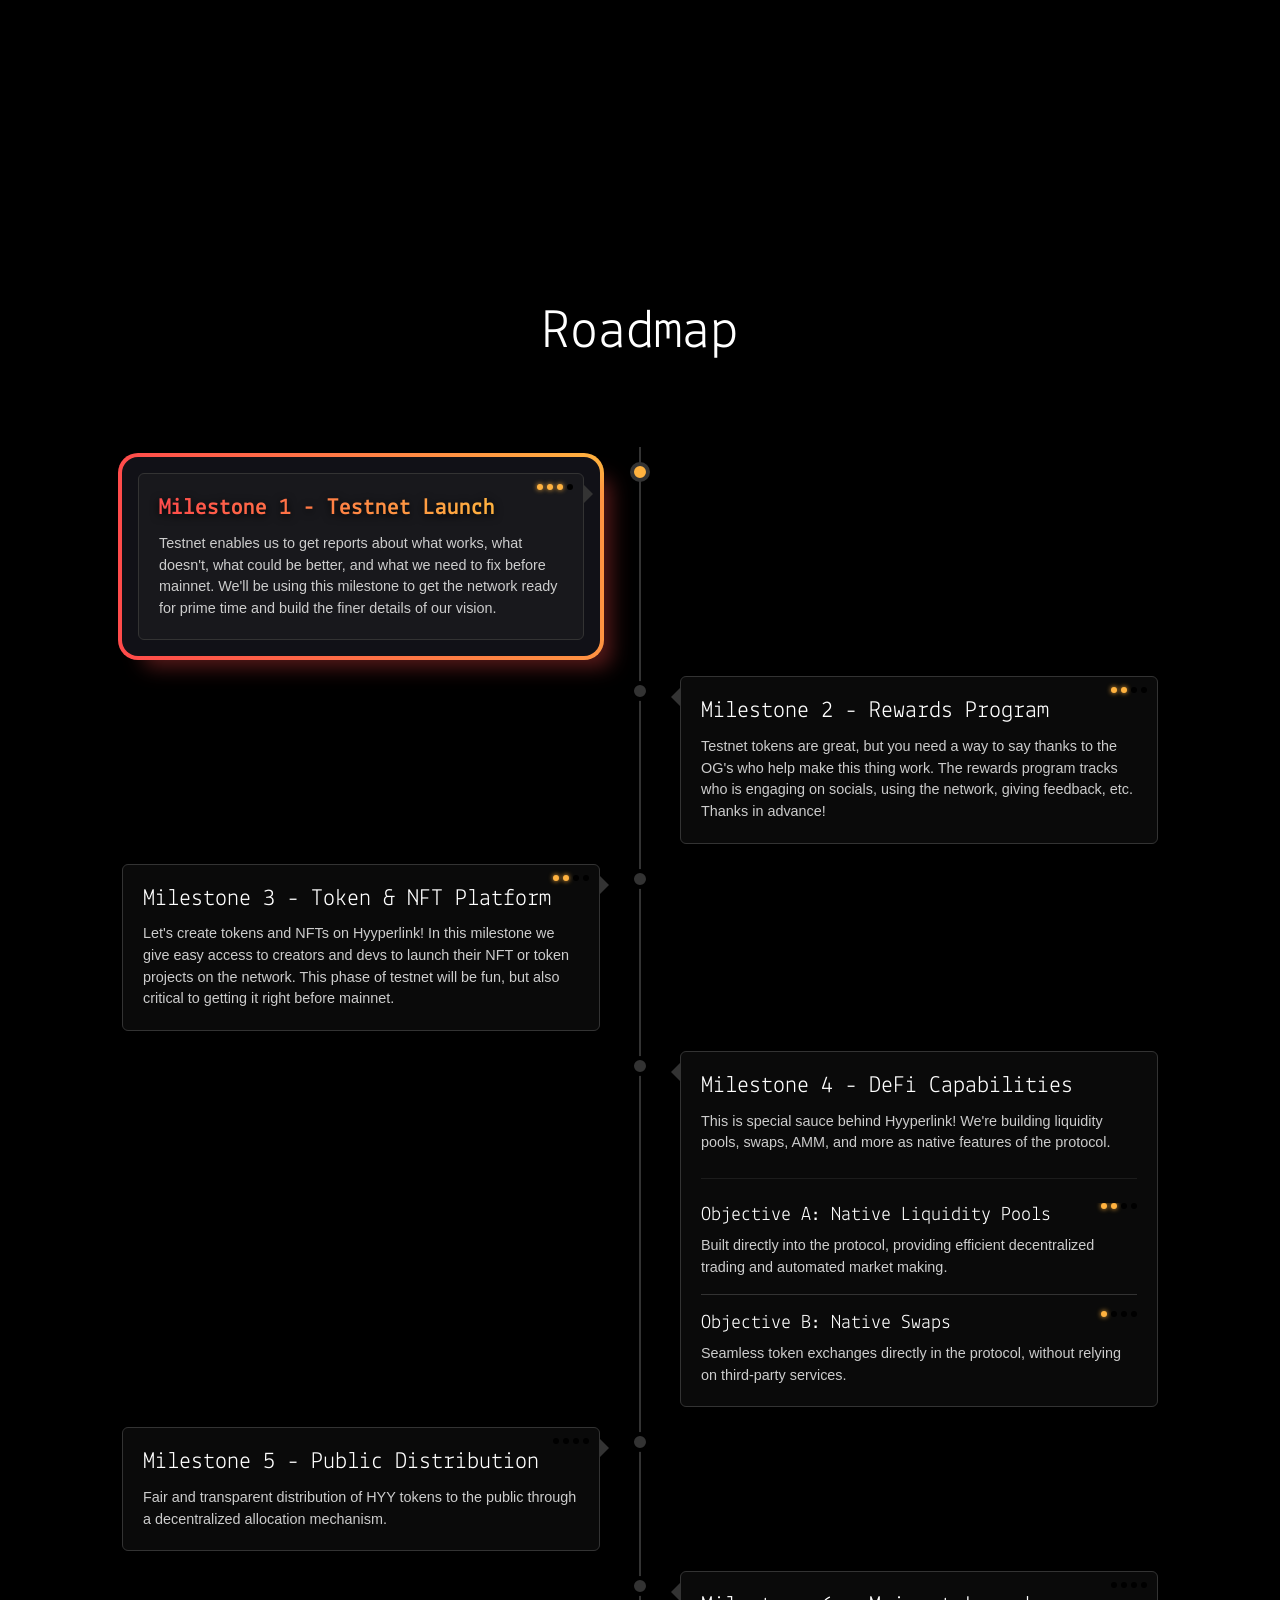
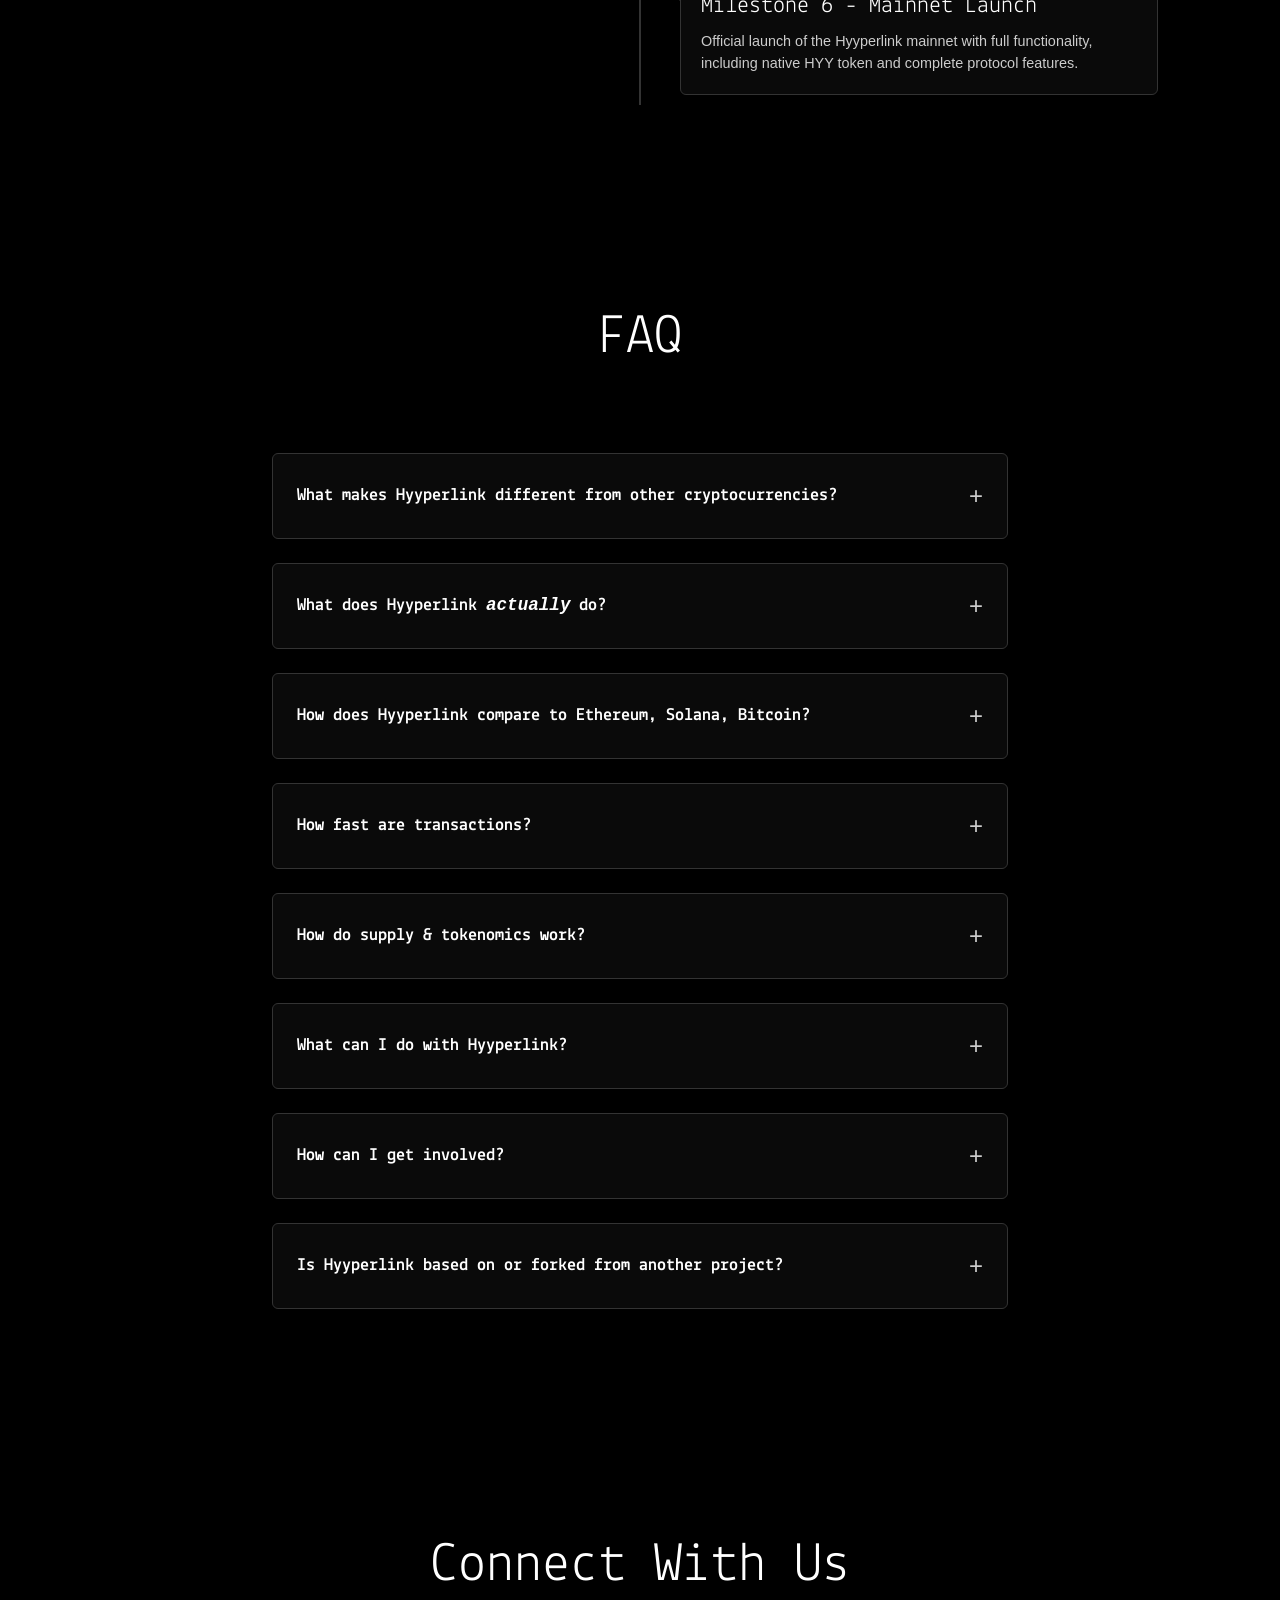
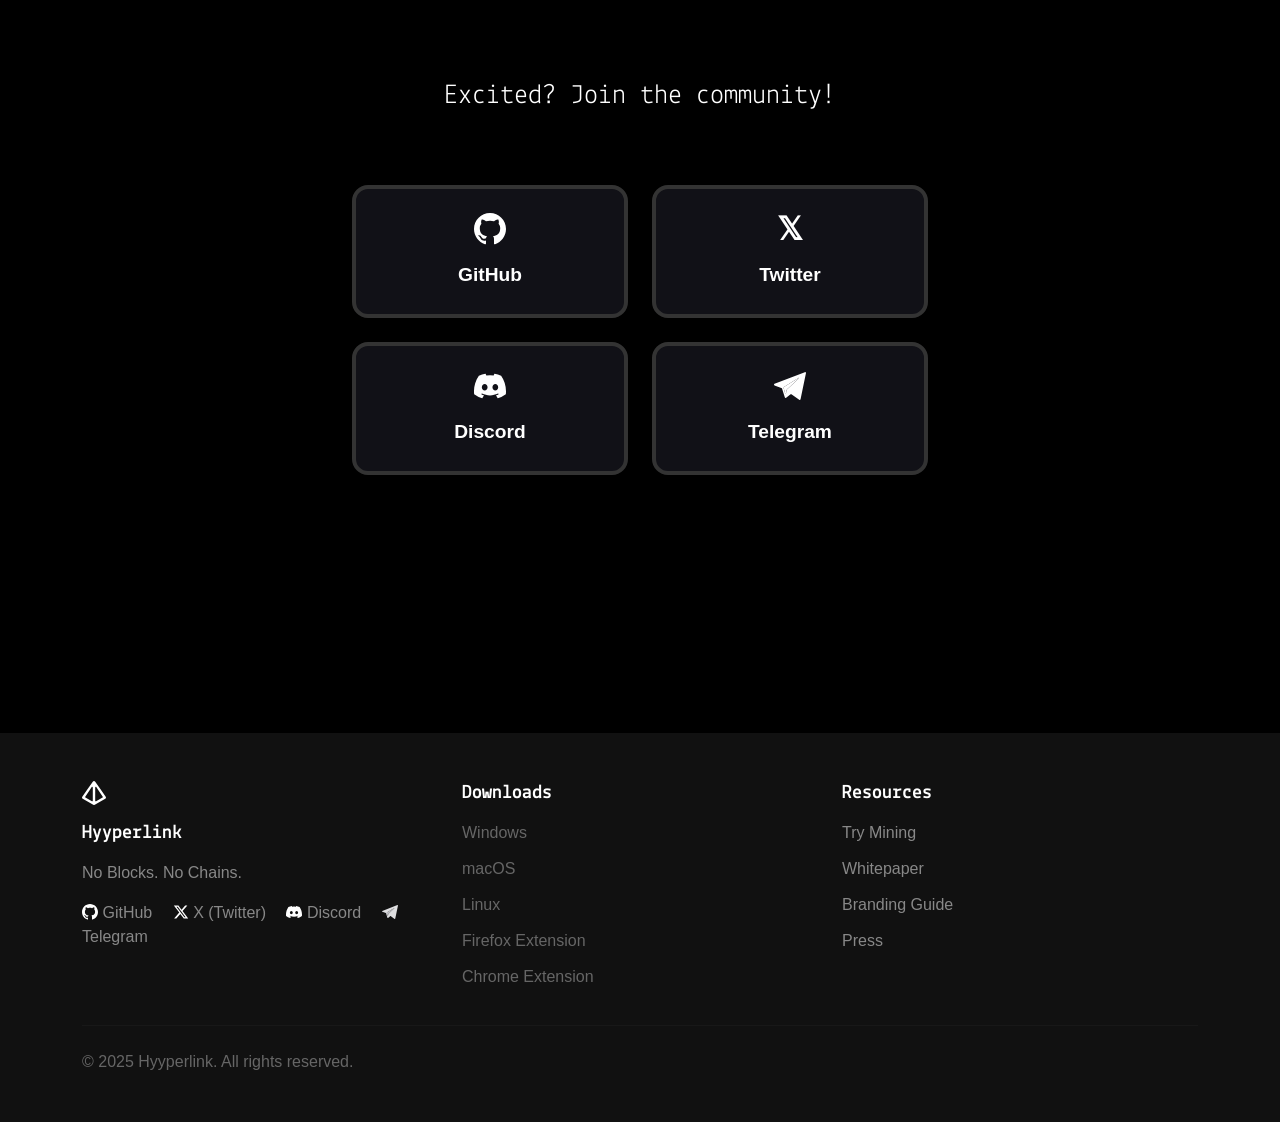
==== commit 71f6f48f: "hello world" ====
--- a/index.html
+++ b/index.html
@@ -57,6 +57,38 @@
             backdrop-filter: none;
         }
 
+        .discord-button {
+            font-weight: bold;
+            background-color: #000000;
+            color: rgb(114, 137, 218);
+            border: 2px solid rgb(114, 137, 218);
+            padding: 1em 2em;
+            border-radius: 1em;
+            transition: all 0.3s ease;
+            display: inline-flex;
+            align-items: center;
+            gap: 0.5em;
+        }
+
+        .discord-button:hover {
+            background-color: rgb(114, 137, 218);
+            color: white;
+            border: 2px solid rgb(114, 137, 218);
+            transform: translateY(-2px);
+            box-shadow: 16px 16px 20px -5px rgba(114, 137, 218, 0.35);
+        }
+
+        .discord-button img {
+            width: 24px;
+            height: 24px;
+            filter: brightness(0) saturate(100%) invert(67%) sepia(14%) saturate(1429%) hue-rotate(199deg) brightness(89%) contrast(84%);
+            transition: all 0.3s ease;
+        }
+
+        .discord-button:hover img {
+            filter: brightness(0) saturate(100%) invert(100%);
+        }
+
         .section {
             min-height: 100vh;
             padding: 100px 0;
@@ -64,6 +96,7 @@
         }
 
         .download-btn {
+            font-weight: bold;
             background-color: #000;
             color: #ccc;
             border: 2px solid #ccc;
@@ -76,7 +109,7 @@
             color: #fff;
             border: 2px solid #fff;
             transform: translateY(-2px);
-            box-shadow: 0 5px 15px rgba(255,255,255,0.5);
+            box-shadow: -16px 16px 20px -5px rgba(255, 255, 255, 0.35);
         }
 
         .roadmap-timeline {
@@ -114,6 +147,30 @@
             top: 15px;
             z-index: 1;
         }
+
+
+
+        .roadmap-item-active {
+            padding: 10px 40px;
+            position: relative;
+            width: 50%;
+            box-sizing: border-box;
+        }
+
+        .roadmap-item-active::after {
+            content: '';
+            position: absolute;
+            width: 20px;
+            height: 20px;
+            background: #FFB23F;
+            border: 4px solid #333;
+            border-radius: 50%;
+            top: 15px;
+            z-index: 1;
+            animation: pulse 2s infinite;
+        }
+
+
 
         .roadmap-item.left {
             left: 0;
@@ -625,6 +682,488 @@
 
         #download {
             position: relative;
+        }
+
+        .gradient-border {
+            padding: 1em !important;
+            position: relative !important;
+            background: rgb(17, 17, 23) !important;
+            border-radius: 16px !important;
+            border: none !important;
+            box-shadow: 16px 16px 20px -5px rgba(255, 75, 75, 0.35) !important;
+        }
+
+        .gradient-border::before {
+            content: '' !important;
+            position: absolute !important;
+            inset: -4px !important;
+            background: linear-gradient(90deg, #FF4B4B 0%, #FFB23F 100%) !important;
+            border-radius: 20px !important;
+            z-index: -1 !important;
+        }
+
+        .gradient-text {
+            background: linear-gradient(90deg, #FF4B4B 0%, #FFB23F 100%);
+            -webkit-background-clip: text;
+            -webkit-text-fill-color: transparent;
+            background-clip: text;
+            display: inline-block;
+            font-weight: bold;
+            filter: drop-shadow(0 2px 4px rgb(0, 0, 0));
+        }
+
+        @keyframes pulse {
+            0% {
+                transform: scale(1);
+                box-shadow: 0 0 0 0 rgba(255, 178, 63, 0.7);
+            }
+            
+            70% {
+                transform: scale(1);
+                box-shadow: 0 0 0 10px rgba(255, 178, 63, 0);
+            }
+            
+            100% {
+                transform: scale(1);
+                box-shadow: 0 0 0 0 rgba(255, 178, 63, 0);
+            }
+        }
+
+        .roadmap-item-active::after {
+            content: '';
+            position: absolute;
+            width: 20px;
+            height: 20px;
+            background: #FFB23F;
+            border: 4px solid #333;
+            border-radius: 50%;
+            top: 15px;
+            z-index: 1;
+            animation: pulse 2s infinite;
+        }
+
+        .social-button {
+            width: 100%;
+            padding: 1.5rem;
+            background: rgb(17, 17, 23);
+            border-radius: 16px;
+            color: #fff;
+            font-size: 1.2rem;
+            font-weight: bold;
+            display: flex;
+            flex-direction: column;
+            align-items: center;
+            gap: 1rem;
+            transition: all 0.3s ease;
+            position: relative;
+            border: 4px solid #333;
+        }
+
+        /* GitHub */
+        .social-button.github:hover {
+            border-color: #666666;
+            box-shadow: 16px 16px 20px -5px rgba(102, 102, 102, 0.35);
+        }
+        
+        /* Twitter/X */
+        .social-button.twitter:hover {
+            border-color: #ffffff;
+            box-shadow: 16px 16px 20px -5px rgba(255, 255, 255, 0.35);
+        }
+        
+        /* Discord */
+        .social-button.discord:hover {
+            border-color: #7289da;
+            box-shadow: 16px 16px 20px -5px rgba(114, 137, 218, 0.35);
+        }
+        
+        /* Telegram */
+        .social-button.telegram:hover {
+            border-color: #229ED9;
+            box-shadow: 16px 16px 20px -5px rgba(34, 158, 217, 0.35);
+        }
+
+        .social-button:hover {
+            color: #fff;
+            transform: translateY(-2px);
+        }
+
+        .social-button img {
+            filter: brightness(0) invert(1);
+            transition: all 0.3s ease;
+        }
+
+        .social-button:hover img {
+            transform: scale(1.1);
+        }
+
+        .social-button.twitter span:first-child {
+            filter: brightness(0) invert(1);
+        }
+
+        .section h2 {
+            font-size: 3.5rem;
+            font-weight: 400;
+            margin-bottom: 5rem !important;
+            font-family: 'Lekton', monospace;
+        }
+
+        .section {
+            min-height: 100vh;
+            padding: 100px 0;
+            position: relative;
+        }
+
+        @keyframes typing {
+            0% { width: 0 }
+            30% { width: 14ch }
+            80% { width: 14ch }
+            100% { width: 0 }
+        }
+
+        @keyframes blink-caret {
+            from, to { border-color: transparent }
+            50% { border-color: #FFB23F }
+        }
+
+        .downloads-section .footer-links a {
+            position: relative;
+            color: #666;
+            text-decoration: none;
+            transition: all 0.3s ease;
+        }
+
+        .downloads-section .footer-links a:hover {
+            color: transparent;
+        }
+
+        .downloads-section .footer-links a::after {
+            content: 'COMING_SOON...';
+            position: absolute;
+            left: 0;
+            top: 0;
+            width: 0;
+            white-space: pre;
+            overflow: hidden;
+            background: linear-gradient(90deg, #FF4B4B 0%, #FFB23F 100%);
+            -webkit-background-clip: text;
+            -webkit-text-fill-color: transparent;
+            background-clip: text;
+            border-right: 0.15em solid #FFB23F;
+            opacity: 0;
+            transition: opacity 0.2s;
+        }
+
+        .downloads-section .footer-links a:hover::after {
+            opacity: 1;
+            animation: typing 1.5s steps(11) infinite,
+                       blink-caret 0.75s step-end infinite;
+        }
+
+        .split-milestone {
+            position: relative;
+            transition: all 0.5s ease;
+            cursor: pointer;
+        }
+
+        .split-milestone:hover .content {
+            transform: scale(1.02);
+        }
+
+        .split-milestone .mini-milestones {
+            position: absolute;
+            top: 0;
+            left: 0;
+            width: 100%;
+            height: 100%;
+            display: flex;
+            flex-direction: column;
+            gap: 2px;
+            opacity: 0;
+            transition: all 0.5s ease;
+            pointer-events: none;
+        }
+
+        .split-milestone:hover .mini-milestones {
+            opacity: 1;
+            pointer-events: auto;
+        }
+
+        .mini-milestone {
+            flex: 1;
+            background: rgb(17, 17, 23);
+            padding: 20px;
+            border-radius: 6px;
+            position: relative;
+            overflow: hidden;
+            transform: translateY(20px);
+            opacity: 0;
+            transition: all 0.5s ease;
+        }
+
+        .split-milestone:hover .mini-milestone {
+            transform: translateY(0);
+            opacity: 1;
+        }
+
+        .mini-milestone::before {
+            content: '';
+            position: absolute;
+            inset: -2px;
+            background: linear-gradient(90deg, #FF4B4B 0%, #FFB23F 100%);
+            z-index: -1;
+            opacity: 0;
+            transition: opacity 0.3s ease;
+        }
+
+        .split-milestone:hover .mini-milestone::before {
+            opacity: 1;
+        }
+
+        .mini-milestone:first-child {
+            transition-delay: 0.1s;
+        }
+
+        .mini-milestone:last-child {
+            transition-delay: 0.2s;
+        }
+
+        .mini-milestone h5 {
+            color: #fff;
+            margin: 0 0 10px 0;
+            font-size: 1rem;
+            font-weight: bold;
+        }
+
+        .mini-milestone p {
+            color: #ccc;
+            font-size: 0.9rem;
+            margin: 0;
+        }
+
+        .divider-glow {
+            position: absolute;
+            left: 50%;
+            top: 50%;
+            width: 80%;
+            height: 2px;
+            background: linear-gradient(90deg, transparent, #FFB23F, transparent);
+            transform: translate(-50%, -50%) scaleX(0);
+            transition: transform 0.5s ease;
+        }
+
+        .split-milestone:hover .divider-glow {
+            transform: translate(-50%, -50%) scaleX(1);
+        }
+
+        .defi-components {
+            margin-top: 1rem;
+        }
+
+        .defi-component {
+            padding-top: 1rem;
+            border-top: 1px solid rgba(51, 51, 51, 1);
+            overflow: hidden;
+        }
+
+        .defi-component:first-child {
+            border-top: none;
+            padding-top: 0;
+        }
+
+        .milestone-dots {
+            position: absolute;
+            top: 10px;
+            right: 10px;
+            display: flex;
+            gap: 4px;
+            cursor: help;
+        }
+
+        .milestone-dot {
+            width: 6px;
+            height: 6px;
+            border-radius: 50%;
+            background: #000000;
+        }
+
+        .milestone-dot.active {
+            background: #FFB23F;
+            box-shadow: 0 0 5px #FFB23F;
+            animation: pulse-dot 2s infinite;
+        }
+
+        @keyframes pulse-dot {
+            0% {
+                box-shadow: 0 0 5px rgba(255, 178, 63, 0.7);
+            }
+            70% {
+                box-shadow: 0 0 8px rgba(255, 178, 63, 0);
+            }
+            100% {
+                box-shadow: 0 0 5px rgba(255, 178, 63, 0.7);
+            }
+        }
+
+        .milestone-dots[data-tooltip]:hover::before {
+            content: attr(data-tooltip);
+            position: absolute;
+            top: -30px;
+            right: 0;
+            background: rgba(0, 0, 0, 0.8);
+            color: white;
+            padding: 4px 8px;
+            border-radius: 4px;
+            font-size: 12px;
+            white-space: nowrap;
+        }
+
+        .roadmap-item .content {
+            padding: 20px;
+            background: rgba(51, 51, 51, 0.2);
+            border: 1px solid #333;
+            border-radius: 6px;
+            position: relative;
+        }
+
+        .mini-milestone-dots {
+            display: flex;
+            gap: 4px;
+            margin-bottom: 8px;
+            cursor: help;
+            float: right;
+            margin-left: 10px;
+        }
+
+        .mini-milestone-dot {
+            width: 6px;
+            height: 6px;
+            border-radius: 50%;
+            background: #000000;
+        }
+
+        .mini-milestone-dot.active {
+            background: #FFB23F;
+            box-shadow: 0 0 5px #FFB23F;
+            animation: pulse-dot 2s infinite;
+        }
+
+        .milestone-divider {
+            border: 0;
+            height: 1px;
+            background: rgb(79, 79, 79);
+            margin: 1.5rem 0;
+        }
+
+        .glow-text {
+            font-family: 'Lekton', monospace;
+            font-style: italic;
+            color: white;
+            text-align: center;
+            margin-bottom: 2rem;
+        }
+
+        .glow-text .highlight {
+            color: #FFB23F;
+            animation: glow 2s ease-in-out infinite;
+        }
+
+        @keyframes glow {
+            0%, 100% {
+                text-shadow: 0 0 10px rgba(255, 178, 63, 0.8),
+                           0 0 20px rgba(255, 178, 63, 0.5),
+                           0 0 30px rgba(255, 178, 63, 0.3);
+            }
+            50% {
+                text-shadow: 0 0 20px rgba(255, 178, 63, 0.8),
+                           0 0 30px rgba(255, 178, 63, 0.5),
+                           0 0 40px rgba(255, 178, 63, 0.3);
+            }
+        }
+
+        .status-heading {
+            font-family: 'Lekton', monospace;
+            font-style: italic;
+            font-size: 4.5rem;
+            margin-bottom: 0.5rem;
+            letter-spacing: -0.02em;
+            display: flex;
+            align-items: center;
+            justify-content: center;
+        }
+
+        .status-normal {
+            color: white;
+            font-size: 3.5rem;
+            opacity: 0.9;
+        }
+
+        .status-live {
+            position: relative;
+            display: inline-flex;
+            align-items: center;
+            gap: 15px;
+            margin-left: 10px;
+        }
+
+        .status-live::after {
+            content: '';
+            width: 16px;
+            height: 16px;
+            background: #00ff00;
+            border-radius: 50%;
+            box-shadow: 0 0 15px #00ff00;
+            animation: blink 1s ease-in-out infinite;
+            margin-bottom: 0.5em;
+        }
+
+        .status-live-text {
+            background: linear-gradient(90deg, #FF4B4B, #FFB23F);
+            -webkit-background-clip: text;
+            -webkit-text-fill-color: transparent;
+            background-clip: text;
+            margin-left: 0.25em;
+            animation: pulse-text 2s ease-in-out infinite;
+        }
+
+        @keyframes blink {
+            0%, 100% {
+                opacity: 1;
+                transform: scale(1);
+            }
+            50% {
+                opacity: 0.5;
+                transform: scale(0.75);
+            }
+        }
+
+        .status-subtext {
+            font-family: 'Lekton', monospace;
+            font-style: italic;
+            font-size: 1.75rem;
+            color: #b6b6b6;
+        }
+
+        @keyframes pulse-text {
+            0%, 100% {
+                filter: drop-shadow(0 0 25px rgba(255, 178, 63, 0))
+                       drop-shadow(0 0 45px rgba(255, 178, 63, 0));
+            }
+            50% {
+                filter: drop-shadow(0 0 25px rgba(255, 178, 63, 0.4))
+                       drop-shadow(0 0 45px rgba(255, 178, 63, 0.2));
+            }
+        }
+
+        @keyframes blink {
+            0%, 100% {
+                opacity: 1;
+                transform: translateY(-50%) scale(1);
+            }
+            50% {
+                opacity: 0.5;
+                transform: translateY(-50%) scale(0.75);
+            }
         }
     </style>
     <link rel="stylesheet" href="https://cdnjs.cloudflare.com/ajax/libs/font-awesome/6.0.0/css/all.min.css">
@@ -651,41 +1190,36 @@
         </div>
     </nav>
 
-    <div class="countdown-container">
-        <div id="countdown" class="countdown"></div>
-    </div>
-
     <!-- Add the sliding nav menu -->
     <div class="offcanvas-nav" id="offcanvasNav">
         <button class="close-nav" id="closeNav">×</button>
         <div class="nav-header text-center mb-4">
-            <img src="hyyperlink.svg" alt="Hyyperlink" height="64px" width="64px" class="mb-2">
+            <img onclick="window.location.href='https://hyyperlink.com'" src="hyyperlink.svg" alt="Hyyperlink" height="64px" width="64px" class="mb-2">
             <h4 class="nav-brand">Hyyperlink</h4>
         </div>
         <ul class="navbar-nav">
-            <li class="nav-item"><a class="nav-link" href="#download">Download</a></li>
             <li class="nav-item"><a class="nav-link" href="https://hyyperlink.com/mine.html">Try Mining</a></li>
-            <li class="nav-item"><a class="nav-link" href="#roadmap">Roadmap</a></li>
-            <li class="nav-item"><a class="nav-link" href="#faq">FAQ</a></li>
-            <li class="nav-item"><a class="nav-link" href="whitepaper.pdf" download>Whitepaper</a></li>
+            <li class="nav-item"><a class="nav-link" href="https://hyyperlink.com/#roadmap">Roadmap</a></li>
+            <li class="nav-item"><a class="nav-link" href="https://hyyperlink.com/#faq">FAQ</a></li>
+            <li class="nav-item"><a class="nav-link" href="https://hyyperlink.com/whitepaper.pdf" download>Whitepaper</a></li>
         </ul>
         
         <div class="nav-social-links mt-auto mb-4">
-            <a href="https://github.com/hyyperlink/hyyperlink" class="nav-social-link">
-                <img src="github.svg" alt="GitHub" width="24" height="24">
-                <span>GitHub</span>
+            <a href="https://github.com/hyyperlink" class="nav-social-link" style="font-family: 'Lekton', monospace;">
+                <img src="github.svg" alt="GitHub" width="24" height="24" style="margin-right: 12px;">
+                <span style="background: linear-gradient(90deg, #FF4D4D, #FF8033); -webkit-background-clip: text; background-clip: text; -webkit-text-fill-color: transparent;">GitHub</span>
             </a>
-            <a href="https://x.com/hyyperlink" class="nav-social-link">
-                <img src="twitter.svg" alt="X (Twitter)" width="24" height="24">
-                <span>X (Twitter)</span>
+            <a href="https://x.com/hyyperlink" class="nav-social-link" style="font-family: 'Lekton', monospace;">
+                <img src="twitter.svg" alt="X (Twitter)" width="24" height="24" style="margin-right: 12px;">
+                <span style="background: linear-gradient(90deg, #FF4D4D, #FF8033); -webkit-background-clip: text; background-clip: text; -webkit-text-fill-color: transparent;">X (Twitter)</span>
             </a>
-            <a href="#discord" class="nav-social-link">
-                <img src="discord.svg" alt="Discord" width="24" height="24">
-                <span>Discord</span>
+            <a href="https://discord.gg/cNMFbwcHtM" class="nav-social-link" style="font-family: 'Lekton', monospace;">
+                <img src="discord.svg" alt="Discord" width="24" height="24" style="margin-right: 12px;">
+                <span style="background: linear-gradient(90deg, #FF4D4D, #FF8033); -webkit-background-clip: text; background-clip: text; -webkit-text-fill-color: transparent;">Discord</span>
             </a>
-            <a href="#telegram" class="nav-social-link">
-                <img src="telegram.svg" alt="Telegram" width="24" height="24">
-                <span>Telegram</span>
+            <a href="https://t.me/hyyperlink" class="nav-social-link" style="font-family: 'Lekton', monospace;">
+                <img src="telegram.svg" alt="Telegram" width="24" height="24" style="margin-right: 12px;">
+                <span style="background: linear-gradient(90deg, #FF4D4D, #FF8033); -webkit-background-clip: text; background-clip: text; -webkit-text-fill-color: transparent;">Telegram</span>
             </a>
         </div>
     </div>
@@ -696,50 +1230,26 @@
     <!-- Hero Section -->
     <section class="section d-flex align-items-center">
         <div class="container text-center">
-            <img src="hyyperlink.svg" alt="Hyyperlink" height="256px" width="256px" class="mb-3">
+            <img onclick="window.location.href='https://hyyperlink.com'" style="cursor:pointer" src="hyyperlink.svg" alt="Hyyperlink" height="256px" width="256px" class="mb-3">
             <h1 class="display-1 mb-4">Hyyperlink</h1>
-            <p class="lead mb-4">No Blocks. No Chains.</p>
-            <!-- <a href="https://hyyperlink.com/mine.html" class="btn download-btn">Try Key Discovery Mining</a> -->
+            <p class="lead my-4">No Blocks. No Chains.</p>
+            <br><br>
+            <a href="https://discord.gg/cNMFbwcHtM" class="btn discord-button"><img src="discord.svg" alt="Discord" width="24" height="24">Join The Discord</a>
             <a href="whitepaper.pdf" class="btn download-btn" download>Download The Whitepaper</a>
         </div>
     </section>
 
-    <!-- Download Section -->
-    <section id="download" class="section">
-        <div class="download-overlay">
-            <div class="download-overlay-content">
-                <h3>Downloads Available in</h3>
-                <div id="download-countdown" class="countdown"></div>
-            </div>
-        </div>
-        <div class="container">
-            <h2 class="text-center mb-5">Download</h2>
-            <div class="row justify-content-center">
-                <div class="col-md-4 text-center">
-                    <img src="windows.svg" alt="Windows" class="mb-3">
-                    <h3>Windows</h3>
-                    <a href="#" class="btn download-btn disabled mt-3">Download</a>
-                </div>
-                <div class="col-md-4 text-center">
-                    <img src="apple.svg" alt="macOS" class="mb-3">
-                    <h3>macOS</h3>
-                    <a href="#" class="btn download-btn disabled mt-3">Download</a>
-                </div>
-                <div class="col-md-4 text-center">
-                    <img src="linux.svg" alt="Linux" class="mb-3">
-                    <h3>Linux</h3>
-                    <a href="#" class="btn download-btn disabled mt-3">Download</a>
-                </div>
-                <div class="col-md-4 text-center">
-                    <img src="firefox.svg" alt="Firefox" class="mb-3">
-                    <h3>Firefox</h3>
-                    <a href="#" class="btn download-btn disabled mt-3">Download</a>
-                </div>
-                <div class="col-md-4 text-center">
-                    <img src="chrome.svg" alt="Chrome" class="mb-3">
-                    <h3>Chrome</h3>
-                    <a href="#" class="btn download-btn disabled mt-3">Download</a>
-                </div>
+    <!-- Status Section -->
+    <section class="section py-4">
+        <div class="container text-center">
+            <div class="status-text">
+                <h2 class="status-heading">
+                    <span class="status-normal">Testnet is </span>
+                    <span class="status-live">
+                        <span class="status-live-text">LIVE!</span>
+                    </span>
+                </h2>
+                <p class="status-subtext">Downloads coming soon...</p>
             </div>
         </div>
     </section>
@@ -749,45 +1259,94 @@
         <div class="container">
             <h2 class="text-center mb-5">Roadmap</h2>
             <div class="roadmap-timeline">
-                <div class="roadmap-item left">
+                <div class="roadmap-item roadmap-item-active left">
+                    <div class="gradient-border">
                     <div class="content">
-                        <h4>Milestone 1 - Testnet Launch</h4>
-                        <p>Initial release of the Hyyperlink testnet, allowing early adopters to test the network and provide valuable feedback for mainnet preparation.</p>
+                        <div class="milestone-dots" data-bs-toggle="tooltip" data-bs-placement="top" title="Devnet and Testnet up are running the core validator software, with a few last objectives to complete before the release of the testnet browser extension wallet.">
+                            <div class="milestone-dot active"></div>
+                            <div class="milestone-dot active"></div>
+                            <div class="milestone-dot active"></div>
+                            <div class="milestone-dot"></div>
+                        </div>
+                        <h4><span class="gradient-text">Milestone 1 - Testnet Launch</span></h4>
+                        <p>Testnet enables us to get reports about what works, what doesn't, what could be better, and what we need to fix before mainnet. We'll be using this milestone to get the network ready for prime time and build the finer details of our vision.</p>
+                    </div>
                     </div>
                 </div>
                 <div class="roadmap-item right">
                     <div class="content">
-                        <h4>Milestone 2 - Points Mechanism</h4>
-                        <p>Implementation of the testnet points program, incentivizing network participation and stress testing while building a strong community.</p>
+                        <div class="milestone-dots" data-bs-toggle="tooltip" data-bs-placement="top" title="Users can connect their socials and we can scan for their activity, but the site is still in the ugly phase. It's okay though because it depends on the testnet to link wallet activity to user rewards.">
+                            <div class="milestone-dot active"></div>
+                            <div class="milestone-dot active"></div>
+                            <div class="milestone-dot"></div>
+                            <div class="milestone-dot"></div>
+                        </div>
+                        <h4>Milestone 2 - Rewards Program</h4>
+                        <p>Testnet tokens are great, but you need a way to say thanks to the OG's who help make this thing work. The rewards program tracks who is engaging on socials, using the network, giving feedback, etc. Thanks in advance!</p>
                     </div>
                 </div>
                 <div class="roadmap-item left">
                     <div class="content">
+                        <div class="milestone-dots" data-bs-toggle="tooltip" data-bs-placement="top" title="Tokens and liquidity pools are able to be created, unit tests are written, work is being done with regards to UI/UX and DX.">
+                            <div class="milestone-dot active"></div>
+                            <div class="milestone-dot active"></div>
+                            <div class="milestone-dot"></div>
+                            <div class="milestone-dot"></div>
+                        </div>
                         <h4>Milestone 3 - Token & NFT Platform</h4>
-                        <p>Introduction of token and NFT creation capabilities, enabling developers to build and deploy digital assets on the Hyyperlink network.</p>
+                        <p>Let's create tokens and NFTs on Hyyperlink! In this milestone we give easy access to creators and devs to launch their NFT or token projects on the network. This phase of testnet will be fun, but also critical to getting it right before mainnet.</p>
                     </div>
                 </div>
                 <div class="roadmap-item right">
                     <div class="content">
-                        <h4>Milestone 4 - Native Swaps</h4>
-                        <p>Implementation of native token swaps directly in the Hyyperlink protocol, enabling seamless asset exchange without third-party services.</p>
+                        <h4>Milestone 4 - DeFi Capabilities</h4>
+                        <p>This is special sauce behind Hyyperlink! We're building liquidity pools, swaps, AMM, and more as native features of the protocol.</p>
+                        <hr class="milestone-divider">
+                        <div class="defi-components">
+                            <div class="defi-component mb-3">
+                                <div class="mini-milestone-dots" data-bs-toggle="tooltip" data-bs-placement="top" title="Creating liquidity pools works, at a basic level, and has unit tests. More work needs to be done to handle distribution and handling of the LP tokens after creation.">
+                                    <div class="mini-milestone-dot active"></div>
+                                    <div class="mini-milestone-dot active"></div>
+                                    <div class="mini-milestone-dot"></div>
+                                    <div class="mini-milestone-dot"></div>
+                                </div>
+                                <h5 class="mb-2">Objective A: Native Liquidity Pools</h5>
+                                <p>Built directly into the protocol, providing efficient decentralized trading and automated market making.</p>
+                            </div>
+                            <div class="defi-component">
+                                <div class="mini-milestone-dots" data-bs-toggle="tooltip" data-bs-placement="top" title="Smart routed swaps are working, some tests are written. More unit tests are needed, but the swap router is reliably finding the cheapest and fastest path to complete a swap from any token to any other token.">
+                                    <div class="mini-milestone-dot active"></div>
+                                    <div class="mini-milestone-dot"></div>
+                                    <div class="mini-milestone-dot"></div>
+                                    <div class="mini-milestone-dot"></div>
+                                </div>
+                                <h5 class="mb-2">Objective B: Native Swaps</h5>
+                                <p>Seamless token exchanges directly in the protocol, without relying on third-party services.</p>
+                            </div>
+                        </div>
                     </div>
                 </div>
                 <div class="roadmap-item left">
                     <div class="content">
-                        <h4>Milestone 5 - Native Liquidity Pools</h4>
-                        <p>Launch of native liquidity pools built directly into the protocol, providing efficient decentralized trading and automated market making.</p>
+                        <div class="milestone-dots" data-bs-toggle="tooltip" data-bs-placement="top" title="As we get closer to this objective we'll have a better status update to include here.">
+                            <div class="milestone-dot"></div>
+                            <div class="milestone-dot"></div>
+                            <div class="milestone-dot"></div>
+                            <div class="milestone-dot"></div>
+                        </div>
+                        <h4>Milestone 5 - Public Distribution</h4>
+                        <p>Fair and transparent distribution of HYY tokens to the public through a decentralized allocation mechanism.</p>
                     </div>
                 </div>
                 <div class="roadmap-item right">
                     <div class="content">
-                        <h4>Milestone 6 - Public Distribution</h4>
-                        <p>Fair and transparent distribution of HYY tokens to the public through a decentralized allocation mechanism.</p>
-                    </div>
-                </div>
-                <div class="roadmap-item left">
-                    <div class="content">
-                        <h4>Milestone 7 - Mainnet Launch</h4>
+                        <div class="milestone-dots" data-bs-toggle="tooltip" data-bs-placement="top" title="This is the finish line! Time to launch the mainnet and begin a new chapter of Hyyperlink together.">
+                            <div class="milestone-dot"></div>
+                            <div class="milestone-dot"></div>
+                            <div class="milestone-dot"></div>
+                            <div class="milestone-dot"></div>
+                        </div>
+                        <h4>Milestone 6 - Mainnet Launch</h4>
                         <p>Official launch of the Hyyperlink mainnet with full functionality, including native HYY token and complete protocol features.</p>
                     </div>
                 </div>
@@ -804,71 +1363,92 @@
                     <div class="faq-list">
                         <div class="faq-item">
                             <div class="faq-question" data-bs-toggle="collapse" data-bs-target="#faq1">
-                                <h4>What makes Hyyperlink different from other cryptocurrencies?</h4>
+                                <h4><strong>What makes Hyyperlink different from other cryptocurrencies?</strong></h4>
                                 <span class="toggle-icon">+</span>
                             </div>
                             <div id="faq1" class="collapse faq-answer">
-                                <p>Hyyperlink is a highly scalable network that speeds up confirmation time as transaction volume is added. No blocks, no chains, no more waiting for confirmations.</p>
+                                <p class="mt-3">Hyyperlink is a highly scalable DeFi-ready L1 network that speeds up confirmation time as transaction volume increases. No blocks, no chains, no extra waiting for confirmations.</p>
                             </div>
                         </div>
 
                         <div class="faq-item">
                             <div class="faq-question" data-bs-toggle="collapse" data-bs-target="#faq2">
-                                <h4>How does Key Discovery Mining work?</h4>
+                                <h4><strong>What does Hyyperlink <em><strong>actually</strong></em> do?</strong></h4>
                                 <span class="toggle-icon">+</span>
                             </div>
                             <div id="faq2" class="collapse faq-answer">
-                                <p>Hyyperlink uses a unique mining system that is completely independent from the processing of transactions. By finding special keys, miners add volume to the network, which in turn speeds up confirmation times and earns them rewards and increased reputation.</p>
+                                <p class="mt-3"><strong><em title="TL;DR ELI5 - MONEY GO FAST">TL;DR - Hyyperlink is a high speed network integrating DeFi at the protocol level.</em></strong> 
+                                    <p><p>Hyyperlink removes the need for L2 solutions and third party services to accomplish things like liquidity pools, smart routed swaps, AMM, and other common DeFi tasks. It's all built into the network so everything is in one place, natively supported in the protocol and fast.</p>
                             </div>
                         </div>
 
+                        <div class="faq-item">
+                            <div class="faq-question" data-bs-toggle="collapse" data-bs-target="#faq3">
+                                <h4><strong>How does Hyyperlink compare to Ethereum, Solana, Bitcoin?</strong></h4>
+                                <span class="toggle-icon">+</span>
+                            </div>
+                            <div id="faq3" class="collapse faq-answer">
+                                <ul class="mt-3">
+                                    <li><strong>Ethereum</strong> transactions take longer to confirm, cost more to send, and programming on top of it requires a little bit more learning.</li>
+                                    <li><strong>Solana</strong> is faster, but is still a linear blockchain that slows down during times of high volume.</li>
+                                    <li><strong>Bitcoin</strong> is slowest, but requires a lot of extra tech on top of it to do more than basic transactions.</li>
+                                </ul>
+                                <p>Hyyperlink is fast, easy to use, and has a lot of features built in, and because of our unique DAG structure, it's scalable and can deliver fast confirmation times when you need them most.</p>
+                                <p class="mt-3"><strong>For a thorough breakdown of what makes Hyyperlink great, check out our <a href="https://hyyperlink.com/brand.html#key-info">Key Information Takeaways</a>.</strong></p>
+                            </div>
+                        </div>
+                        
                         <div class="faq-item">
                             <div class="faq-question" data-bs-toggle="collapse" data-bs-target="#faq4">
-                                <h4>How fast are transactions?</h4>
+                                <h4><strong>How fast are transactions?</strong></h4>
                                 <span class="toggle-icon">+</span>
                             </div>
                             <div id="faq4" class="collapse faq-answer">
-                                <p>Transactions are near instant, with confirmation times getting faster as more volume is added to the network. Hyyperlink doesn't wait for blocks, block times, or miners; transactions are added to the DAG as soon as they are received, with each transaction helping to confirm multiple other transactions at the same time.</p>
+                                <p class="mt-3">Transactions are very fast, and get faster as more volume is added to the network. Hyyperlink doesn't wait for blocks, block times, or miners; there are no blocks, and our miners don't have anything to do with transactions - transactions are added to the DAG as soon as they are received, with each transaction helping to confirm multiple other transactions at the same time.</p>
                             </div>
                         </div>
-
+                        
                         <div class="faq-item">
                             <div class="faq-question" data-bs-toggle="collapse" data-bs-target="#faq5">
-                                <h4>What can I do with Hyyperlink?</h4>
+                                <h4><strong>How do supply & tokenomics work?</strong></h4>
                                 <span class="toggle-icon">+</span>
                             </div>
                             <div id="faq5" class="collapse faq-answer">
-                                <p>Hyyperlink is a level 1 network ready for you to launch your next token, NFT, or service. The network is engineered from the ground up to be easily understood by developers and users alike. The code is written in popular and easily understood languages like Go, Rust, Typescript, and other familar modern technologies.</p>
+                                <p class="mt-3">Hyyperlink's supply is influenced by two factors:</p>
+                                <ul>
+                                    <li>Fee burning: Decreases supply by burning all transaction fees from the global supply.</li>
+                                    <li>Mining: Increases supply by a target of 2% annually. You can try our Key Discovery Mining system here <a href="mine.html">on our demo page</a>.</li>
+                                </ul>
                             </div>
                         </div>
 
                         <div class="faq-item">
                             <div class="faq-question" data-bs-toggle="collapse" data-bs-target="#faq6">
-                                <h4>How do I start mining Hyyperlink?</h4>
+                                <h4><strong>What can I do with Hyyperlink?</strong></h4>
                                 <span class="toggle-icon">+</span>
                             </div>
                             <div id="faq6" class="collapse faq-answer">
-                                <p>Download the wallet, make an account, and start mining. It's that simple. Mining helps the network confirm transactions faster by adding volume. Each transaction confirms many others, so each rare keypair you find becomes a transaction on the graph paying you for indirectly helping others.</p>
+                                <p class="mt-3">Hyyperlink is an L1 network ready for you to launch your next token, NFT, or DeFi application. The network is engineered from the ground up to be easily understood by developers and users alike. The code is written in popular and easily understood languages like Go, Rust, and Typescript.</p>
                             </div>
                         </div>
 
                         <div class="faq-item">
                             <div class="faq-question" data-bs-toggle="collapse" data-bs-target="#faq7">
-                                <h4>Is Hyyperlink secure?</h4>
+                                <h4><strong>How can I get involved?</strong></h4>
                                 <span class="toggle-icon">+</span>
                             </div>
                             <div id="faq7" class="collapse faq-answer">
-                                <p>Yes! Hyyperlink uses advanced cryptography and a reputation-based system to ensure network security. Every transaction is cryptographically signed and verified across the network usin ed25519 keys. Our unique DAG structure and consensus mechanism provide strong protection against common cryptocurrency attacks and slowdowns while maintaining high performance and reliability.</p>
+                                <p class="mt-3">Join the <a href="https://discord.gg/cNMFbwcHtM">discord</a> and start asking questions :) Right now we're in testnet phase, so as new bits of software and things are released, we'll need people testing them out and giving feedback.</p>
                             </div>
                         </div>
 
                         <div class="faq-item">
                             <div class="faq-question" data-bs-toggle="collapse" data-bs-target="#faq8">
-                                <h4>Is Hyyperlink based on or forked from another project?</h4>
+                                <h4><strong>Is Hyyperlink based on or forked from another project?</strong></h4>
                                 <span class="toggle-icon">+</span>
                             </div>
                             <div id="faq8" class="collapse faq-answer">
-                                <p>No - Hyyperlink is original and built from the ground up in the USA.</p>
+                                <p class="mt-3">Hyyperlink is not a fork or derivative of another project. It's built from the ground up in the USA. This testnet phase is the opportunity for OG's to see something new and watch it grow from the ground up, first hand. </p>
                             </div>
                         </div>
                     </div>
@@ -880,36 +1460,57 @@
     <!-- Social Links -->
     <section class="section">
         <div class="container text-center">
-            <h2 class="mb-4">Connect With Us</h2>
-            <div class="d-flex justify-content-center gap-4">
-                <a href="https://github.com/hyyperlink/hyyperlink" class="btn download-btn">GitHub</a>
-                <a href="https://x.com/hyyperlink" class="btn download-btn">X (Twitter)</a>
-                <a href="https://discord.gg/UcPzFgh7Am" class="btn download-btn disabled">Discord</a>
-                <a href="https://t.me/hyyperlink" class="btn download-btn disabled">Telegram</a>
+            <h2 class="mb-5">Connect With Us</h2>
+            <h3 class="mb-5">Excited? Join the community!</h3>
+            <div class="row g-4 justify-content-center" style="max-width: 600px; margin: 0 auto;">
+                <div class="col-6">
+                    <a href="https://github.com/hyyperlink" class="btn social-button github">
+                        <img src="github.svg" alt="GitHub" width="32" height="32">
+                        <span>GitHub</span>
+                    </a>
+                </div>
+                <div class="col-6">
+                    <a href="https://x.com/hyyperlink" class="btn social-button twitter">
+                        <span style="font-size: 32px; line-height: 1;">𝕏</span>
+                        <span>Twitter</span>
+                    </a>
+                </div>
+                <div class="col-6">
+                    <a href="https://discord.gg/cNMFbwcHtM" class="btn social-button discord">
+                        <img src="discord.svg" alt="Discord" width="32" height="32">
+                        <span>Discord</span>
+                    </a>
+                </div>
+                <div class="col-6">
+                    <a href="https://t.me/hyyperlink" class="btn social-button telegram">
+                        <img src="telegram.svg" alt="Telegram" width="32" height="32">
+                        <span>Telegram</span>
+                    </a>
+                </div>
             </div>
         </div>
     </section>
 
     <!-- Footer -->
-    <footer class="footer-modern py-5">
+    <footer id="footer" class="footer-modern py-5">
         <div class="container">
             <div class="row g-4">
                 <div class="col-lg-4 col-md-6">
                     <div class="footer-section">
-                        <img src="hyyperlink.svg" alt="Hyyperlink" height="48px" width="48px" class="mb-3">
-                        <h5 class="mb-3">Hyyperlink</h5>
+                        <img src="hyyperlink.svg" alt="Hyyperlink" height="24px" width="24px" class="mb-3">
+                        <h5 class="mb-3"><strong>Hyyperlink</strong></h5>
                         <p class="mb-3">No Blocks. No Chains.</p>
                         <div class="social-links">
-                            <a href="https://github.com/hyyperlink/hyyperlink" class="me-3">
+                            <a href="https://github.com/hyyperlink" class="me-3">
                                 <img src="github.svg" alt="GitHub" width="16" height="16" style="vertical-align: -2px"> GitHub
                             </a>
                             <a href="https://x.com/hyyperlink" class="me-3">
                                 <img src="twitter.svg" alt="X (Twitter)" width="16" height="16" style="vertical-align: -2px"> X (Twitter)
                             </a>
-                            <a href="#discord" class="me-3">
+                            <a href="https://discord.gg/cNMFbwcHtM" class="me-3">
                                 <img src="discord.svg" alt="Discord" width="16" height="16" style="vertical-align: -2px"> Discord
                             </a>
-                            <a href="#telegram">
+                            <a href="https://t.me/hyyperlink">
                                 <img src="telegram.svg" alt="Telegram" width="16" height="16" style="vertical-align: -2px"> Telegram
                             </a>
                         </div>
@@ -917,26 +1518,26 @@
                 </div>
                 
                 <div class="col-lg-4 col-md-6">
-                    <div class="footer-section">
-                        <h5 class="mb-3">Downloads</h5>
+                    <div class="footer-section downloads-section">
+                        <h5 class="mb-3"><strong>Downloads</strong></h5>
                         <ul class="footer-links">
-                            <li><a href="#">Windows</a></li>
-                            <li><a href="#">macOS</a></li>
-                            <li><a href="#">Linux</a></li>
-                            <li><a href="#">Firefox Extension</a></li>
-                            <li><a href="#">Chrome Extension</a></li>
+                            <li><a href="#footer">Windows</a></li>
+                            <li><a href="#footer">macOS</a></li>
+                            <li><a href="#footer">Linux</a></li>
+                            <li><a href="#footer">Firefox Extension</a></li>
+                            <li><a href="#footer">Chrome Extension</a></li>
                         </ul>
                     </div>
                 </div>
                 
                 <div class="col-lg-4 col-md-6">
                     <div class="footer-section">
-                        <h5 class="mb-3">Resources</h5>
+                        <h5 class="mb-3"><strong>Resources</strong></h5>
                         <ul class="footer-links">
-                            <li><a href="mine.html">Try Mining</a></li>
-                            <li><a href="whitepaper.pdf">Whitepaper</a></li>
-                            <li><a href="brand.html">Branding Guide</a></li>
-                            <li><a href="brand.html#press">Press</a></li>
+                            <li><a href="https://hyyperlink.com/mine.html">Try Mining</a></li>
+                            <li><a href="https://hyyperlink.com/whitepaper.pdf">Whitepaper</a></li>
+                            <li><a href="https://hyyperlink.com/brand.html">Branding Guide</a></li>
+                            <li><a href="https://hyyperlink.com/brand.html#press">Press</a></li>
                         </ul>
                     </div>
                 </div>
@@ -982,113 +1583,20 @@
             });
         });
 
-        document.querySelectorAll('.download-btn').forEach(button => {
-            button.addEventListener('click', function(e) {
-                if (this.classList.contains('disabled') && 
-                    !this.closest('.social-links') && 
-                    !this.closest('section:last-of-type') && 
-                    !this.closest('.modal')) {
-                    e.preventDefault();
-                    const modal = new bootstrap.Modal(document.getElementById('comingSoonModal'));
-                    modal.show();
-                }
-            });
-        });
-
-        // Countdown timer
-        function updateCountdown() {
-            const launchDate = new Date('2025-01-09T04:00:00Z');
-            const now = new Date();
-            const diff = launchDate - now;
-
-            if (diff <= 0) {
-                document.getElementById('countdown').innerHTML = '<span style="color: #00ff00">Testnet is Live!</span>';
-                document.getElementById('download-countdown').innerHTML = '<span style="color: #00ff00">Downloads Available Now!</span>';
-                return;
-            }
-
-            const days = Math.floor(diff / (1000 * 60 * 60 * 24));
-            const hours = Math.floor((diff % (1000 * 60 * 60 * 24)) / (1000 * 60 * 60));
-            const minutes = Math.floor((diff % (1000 * 60 * 60)) / (1000 * 60));
-            const seconds = Math.floor((diff % (1000 * 60)) / 1000);
-
-            const countdownEl = document.getElementById('countdown');
-            const cornerContent = `Testnet Launch: <span>${days}<small>d</small> ${hours}<small>h</small> ${minutes}<small>m</small> ${seconds}<small>s</small></span>`;
-            
-            const downloadCountdownEl = document.getElementById('download-countdown');
-            const downloadContent = `<span>${days}<small>days</small> ${hours}<small>hours</small> ${minutes}<small>minutes</small> ${seconds}<small>seconds</small></span>`;
-            
-            if (countdownEl.innerHTML !== cornerContent) {
-                const span = countdownEl.querySelector('span');
-                if (span) {
-                    span.classList.add('fade');
-                    setTimeout(() => {
-                        countdownEl.innerHTML = cornerContent;
-                        countdownEl.querySelector('span').classList.remove('fade');
-                    }, 100);
-                } else {
-                    countdownEl.innerHTML = cornerContent;
-                }
-            }
-
-            if (downloadCountdownEl.innerHTML !== downloadContent) {
-                const span = downloadCountdownEl.querySelector('span');
-                if (span) {
-                    span.classList.add('fade');
-                    setTimeout(() => {
-                        downloadCountdownEl.innerHTML = downloadContent;
-                        downloadCountdownEl.querySelector('span').classList.remove('fade');
-                    }, 100);
-                } else {
-                    downloadCountdownEl.innerHTML = downloadContent;
-                }
-            }
-        }
-
-        // Update countdown every second
-        updateCountdown();
-        setInterval(updateCountdown, 1000);
-
-        // Update the download button click handler
-        document.querySelectorAll('.download-btn').forEach(button => {
-            button.addEventListener('click', function(e) {
-                if (this.classList.contains('disabled') && 
-                    !this.closest('.social-links') && 
-                    !this.closest('section:last-of-type') && 
-                    !this.closest('.modal')) {
-                    e.preventDefault();
-                    const modal = new bootstrap.Modal(document.getElementById('comingSoonModal'));
-                    modal.show();
-                }
-            });
-        });
-    </script>
-    <script src="dag.js"></script>
-    <script>
         document.querySelectorAll('.faq-question').forEach(question => {
             question.addEventListener('click', () => {
                 const isExpanded = question.getAttribute('aria-expanded') === 'true';
                 question.setAttribute('aria-expanded', !isExpanded);
             });
         });
+
+        // Initialize all tooltips
+        var tooltipTriggerList = [].slice.call(document.querySelectorAll('[data-bs-toggle="tooltip"]'))
+        var tooltipList = tooltipTriggerList.map(function (tooltipTriggerEl) {
+            return new bootstrap.Tooltip(tooltipTriggerEl)
+        })
     </script>
-
-    <!-- Add this modal HTML just before the closing </body> tag -->
-    <div class="modal fade" id="comingSoonModal" tabindex="-1" aria-labelledby="comingSoonModalLabel" aria-hidden="true">
-        <div class="modal-dialog modal-dialog-centered">
-            <div class="modal-content bg-dark text-white">
-                <div class="modal-header border-secondary">
-                    <h5 class="modal-title" id="comingSoonModalLabel">Coming Soon!</h5>
-                    <button type="button" class="btn-close btn-close-white" data-bs-dismiss="modal" aria-label="Close"></button>
-                </div>
-                <div class="modal-body">
-                    Testnet launching soon! Join our community on X or GitHub to stay updated.
-                </div>
-                <div class="modal-footer border-secondary">
-                    <button type="button" class="btn download-btn" data-bs-dismiss="modal">Close</button>
-                </div>
-            </div>
-        </div>
-    </div>
+    <script src="dag.js"></script>
+
 </body>
-</html> +</html>
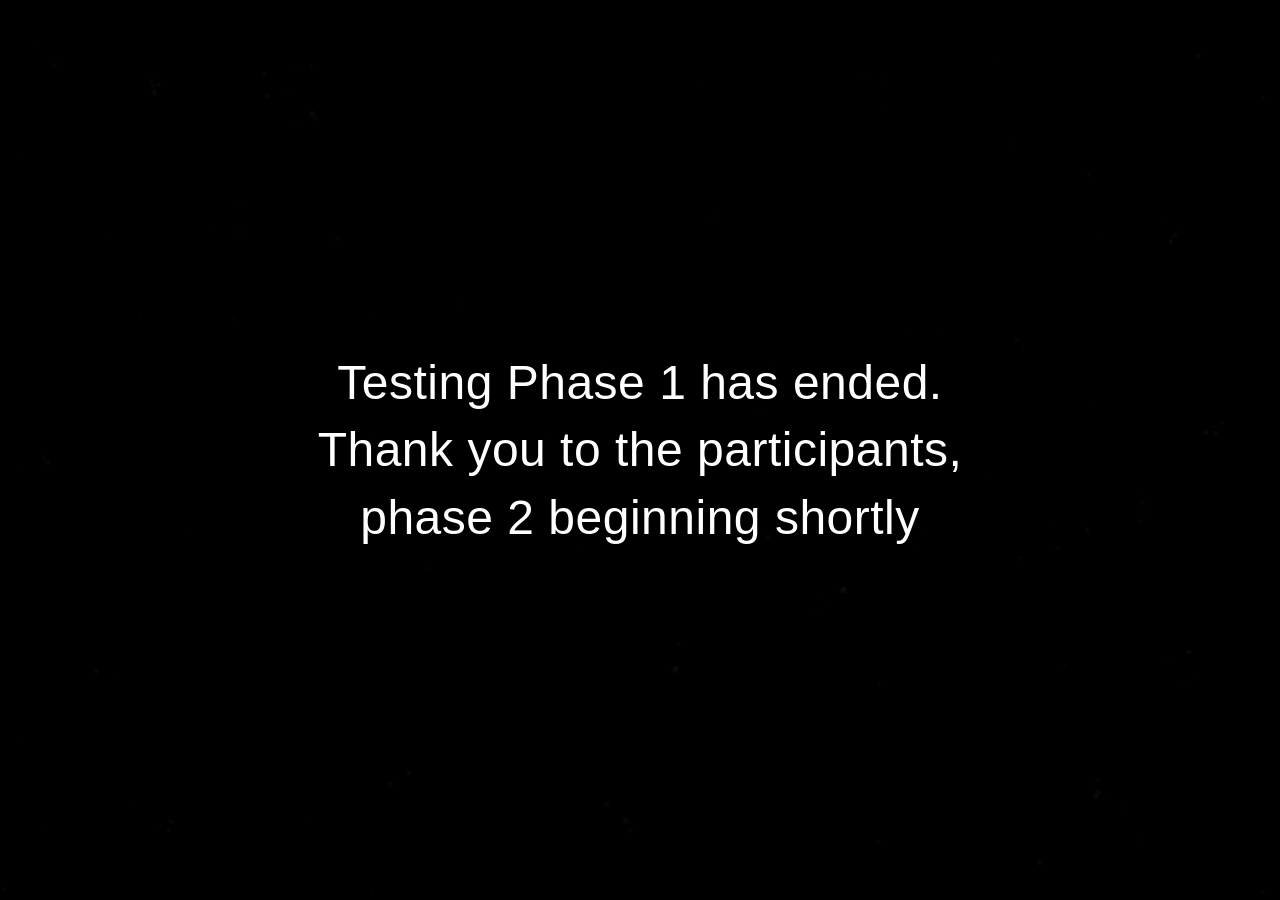
==== commit 2585355a: "phase 2" ====
--- a/index.html
+++ b/index.html
@@ -3,1600 +3,14 @@
 <head>
     <meta charset="UTF-8">
     <meta name="viewport" content="width=device-width, initial-scale=1.0">
-    <title>Hyyperlink L1 Network Testnet</title>
-    
-    <!-- Primary Meta Tags -->
-    <meta name="title" content="Hyyperlink - L1 Network Testnet">
-    <meta name="description" content="Hyyperlink OG Season 1 rewards are starting soon! Hyyperlink is a high performance network with native swaps, liquidity pools, nft, tokens, and more...">
-    <meta name="keywords" content="cryptocurrency, DAG, mining, crypto, digital currency, crypto, hyyperlink">
-    
-    <!-- Open Graph / Facebook -->
-    <meta property="og:type" content="website">
-    <meta property="og:url" content="https://hyyperlink.com/">
-    <meta property="og:title" content="Hyyperlink - L1 Network Testnet">
-    <meta property="og:description" content="Hyyperlink OG Season 1 rewards are starting soon! Hyyperlink is a high performance network with native swaps, liquidity pools, nft, tokens, and more...">
-    <meta property="og:image" content="https://hyyperlink.com/banner.png">
-    <meta property="og:image:width" content="1200">
-    <meta property="og:image:height" content="630">
-    
-    <!-- Twitter -->
-    <meta property="twitter:card" content="summary_large_image">
-    <meta property="twitter:url" content="https://hyyperlink.com/">
-    <meta property="twitter:title" content="Hyyperlink L1 Network Testnet">
-    <meta property="twitter:description" content="Hyyperlink OG Season 1 rewards are starting soon! Hyyperlink is a high performance network with native swaps, liquidity pools, nft, tokens, and more...">
-    <meta property="twitter:image" content="https://hyyperlink.com/banner.png">
-    <meta name="twitter:site" content="@hyyperlink">
-    <meta name="twitter:creator" content="@hyyperlink">
-    
-    <!-- Favicon -->
-    <link rel="icon" type="image/svg+xml" href="https://hyyperlink.com/hyyperlink.svg">
-    <link rel="apple-touch-icon" href="https://hyyperlink.com/hyyperlink.svg">
-    
-    <!-- Theme Color -->
-    <meta name="theme-color" content="#000000">
-    
-    <!-- Existing style links -->
-    <link href="https://cdn.jsdelivr.net/npm/bootstrap@5.0.2/dist/css/bootstrap.min.css" rel="stylesheet" integrity="sha384-EVSTQN3/azprG1Anm3QDgpJLIm9Nao0Yz1ztcQTwFspd3yD65VohhpuuCOmLASjC" crossorigin="anonymous">
-    <link rel="preconnect" href="https://fonts.googleapis.com">
-    <link rel="preconnect" href="https://fonts.gstatic.com" crossorigin>
-    <link href="https://fonts.googleapis.com/css2?family=Lekton:ital,wght@0,400;0,700;1,400&display=swap" rel="stylesheet">
-    <script src="https://d3js.org/d3.v7.min.js"></script>
-    <style>
-        body {
-            background-color: #000;
-            color: #fff;
-            font-family: 'Arial', sans-serif;
-        }
-        
-        h1, h2, h3, h4, h5, h6 {
-            font-family: 'Lekton', monospace;
-        }
-
-        .navbar {
-            background-color: transparent;
-            backdrop-filter: none;
-        }
-
-        .discord-button {
-            font-weight: bold;
-            background-color: #000000;
-            color: rgb(114, 137, 218);
-            border: 2px solid rgb(114, 137, 218);
-            padding: 1em 2em;
-            border-radius: 1em;
-            transition: all 0.3s ease;
-            display: inline-flex;
-            align-items: center;
-            gap: 0.5em;
-        }
-
-        .discord-button:hover {
-            background-color: rgb(114, 137, 218);
-            color: white;
-            border: 2px solid rgb(114, 137, 218);
-            transform: translateY(-2px);
-            box-shadow: 16px 16px 20px -5px rgba(114, 137, 218, 0.35);
-        }
-
-        .discord-button img {
-            width: 24px;
-            height: 24px;
-            filter: brightness(0) saturate(100%) invert(67%) sepia(14%) saturate(1429%) hue-rotate(199deg) brightness(89%) contrast(84%);
-            transition: all 0.3s ease;
-        }
-
-        .discord-button:hover img {
-            filter: brightness(0) saturate(100%) invert(100%);
-        }
-
-        .section {
-            min-height: 100vh;
-            padding: 100px 0;
-            position: relative;
-        }
-
-        .download-btn {
-            font-weight: bold;
-            background-color: #000;
-            color: #ccc;
-            border: 2px solid #ccc;
-            padding: 1em 2em;
-            border-radius: 1em;
-            transition: all 0.3s ease;
-        }
-
-        .download-btn:hover {
-            color: #fff;
-            border: 2px solid #fff;
-            transform: translateY(-2px);
-            box-shadow: -16px 16px 20px -5px rgba(255, 255, 255, 0.35);
-        }
-
-        .roadmap-timeline {
-            position: relative;
-            max-width: 1200px;
-            margin: 0 auto;
-        }
-
-        .roadmap-timeline::after {
-            content: '';
-            position: absolute;
-            width: 2px;
-            background: #333;
-            top: 0;
-            bottom: 0;
-            left: 50%;
-            margin-left: -1px;
-        }
-
-        .roadmap-item {
-            padding: 10px 40px;
-            position: relative;
-            width: 50%;
-            box-sizing: border-box;
-        }
-
-        .roadmap-item::after {
-            content: '';
-            position: absolute;
-            width: 20px;
-            height: 20px;
-            background: #333;
-            border: 4px solid #000;
-            border-radius: 50%;
-            top: 15px;
-            z-index: 1;
-        }
-
-
-
-        .roadmap-item-active {
-            padding: 10px 40px;
-            position: relative;
-            width: 50%;
-            box-sizing: border-box;
-        }
-
-        .roadmap-item-active::after {
-            content: '';
-            position: absolute;
-            width: 20px;
-            height: 20px;
-            background: #FFB23F;
-            border: 4px solid #333;
-            border-radius: 50%;
-            top: 15px;
-            z-index: 1;
-            animation: pulse 2s infinite;
-        }
-
-
-
-        .roadmap-item.left {
-            left: 0;
-        }
-
-        .roadmap-item.right {
-            left: 50%;
-        }
-
-        .roadmap-item.left::after {
-            right: -10px;
-        }
-
-        .roadmap-item.right::after {
-            left: -10px;
-        }
-
-        .roadmap-item .content {
-            padding: 20px;
-            background: rgba(51, 51, 51, 0.2);
-            border: 1px solid #333;
-            border-radius: 6px;
-            position: relative;
-        }
-
-        .roadmap-item .content::before {
-            content: '';
-            position: absolute;
-            width: 0;
-            height: 0;
-            top: 10px;
-            border: 10px solid transparent;
-        }
-
-        .roadmap-item.left .content::before {
-            right: -20px;
-            border-left-color: #333;
-        }
-
-        .roadmap-item.right .content::before {
-            left: -20px;
-            border-right-color: #333;
-        }
-
-        .roadmap-item .content h4 {
-            margin: 0 0 10px 0;
-            color: #fff;
-        }
-
-        .roadmap-item .content p {
-            margin: 0;
-            color: #ccc;
-            font-size: 0.9rem;
-            line-height: 1.5;
-        }
-
-        @media screen and (max-width: 768px) {
-            .roadmap-timeline::after {
-                left: 31px;
-            }
-            
-            .roadmap-item {
-                width: 100%;
-                padding-left: 70px;
-                padding-right: 25px;
-            }
-            
-            .roadmap-item.right {
-                left: 0;
-            }
-            
-            .roadmap-item.left::after,
-            .roadmap-item.right::after {
-                left: 21px;
-            }
-            
-            .roadmap-item.left .content::before,
-            .roadmap-item.right .content::before {
-                left: -20px;
-                border-right-color: #333;
-                border-left-color: transparent;
-            }
-        }
-
-        .navbar-toggler {
-            padding: 0.25rem;
-            border: none;
-            position: fixed;
-            top: 1rem;
-            left: 1rem;
-            z-index: 1050;
-        }
-
-        .navbar-toggler:focus {
-            box-shadow: none;
-        }
-
-        .navbar-toggler svg {
-            width: 32px;
-            height: 32px;
-        }
-
-        .offcanvas-nav {
-            position: fixed;
-            top: 0;
-            left: -300px;
-            height: 100vh;
-            width: 300px;
-            background: rgba(0, 0, 0, 0.95);
-            backdrop-filter: blur(10px);
-            transition: transform 0.3s ease-in-out;
-            z-index: 1045;
-            padding: 4rem 2rem 2rem 2rem;
-        }
-
-        .offcanvas-nav.show {
-            transform: translateX(300px);
-        }
-
-        .navbar-nav {
-            margin-top: 2rem;
-        }
-
-        .nav-item {
-            margin: 1rem 0;
-        }
-
-        .nav-link {
-            color: white !important;
-            font-family: 'Lekton', monospace;
-            font-size: 1.2rem;
-            padding: 0.5rem 0;
-            text-decoration: none;
-            transition: opacity 0.2s ease;
-        }
-
-        .nav-link:hover {
-            opacity: 0.8;
-        }
-
-        .navbar-overlay {
-            position: fixed;
-            top: 0;
-            left: 0;
-            width: 100vw;
-            height: 100vh;
-            background: rgba(0, 0, 0, 0.5);
-            backdrop-filter: blur(4px);
-            opacity: 0;
-            visibility: hidden;
-            transition: opacity 0.3s ease-in-out;
-            z-index: 1040;
-        }
-
-        .navbar-overlay.show {
-            opacity: 1;
-            visibility: visible;
-        }
-
-        .close-nav {
-            position: absolute;
-            top: 1rem;
-            right: 1rem;
-            background: none;
-            border: none;
-            color: white;
-            font-size: 1.5rem;
-            cursor: pointer;
-        }
-
-        #dag-background {
-            position: fixed;
-            top: 0;
-            left: 0;
-            width: 100vw;
-            height: 100vh;
-            z-index: 0;
-            pointer-events: none;
-        }
-
-        .section {
-            position: relative;
-            z-index: 1;
-        }
-
-        .faq-list {
-            max-width: 800px;
-            margin: 0 auto;
-        }
-
-        .faq-item {
-            margin-bottom: 1.5rem;
-            border: 1px solid #333;
-            border-radius: 6px;
-            background: rgba(51, 51, 51, 0.2);
-            overflow: hidden;
-        }
-
-        .faq-question {
-            padding: 1.5rem;
-            cursor: pointer;
-            display: flex;
-            justify-content: space-between;
-            align-items: center;
-            transition: all 0.3s ease;
-        }
-
-        .faq-question:hover {
-            background: rgba(51, 51, 51, 0.4);
-        }
-
-        .faq-question h4 {
-            margin: 0;
-            font-size: 1.1rem;
-            color: #fff;
-        }
-
-        .toggle-icon {
-            font-size: 1.5rem;
-            font-weight: 200;
-            color: #ccc;
-            transition: transform 0.3s ease;
-        }
-
-        .faq-question[aria-expanded="true"] .toggle-icon {
-            transform: rotate(45deg);
-        }
-
-        .social-icons {
-            margin-top: 15px;
-            display: flex;
-            justify-content: center;
-            gap: 15px;
-        }
-
-        .social-icon {
-            opacity: 0.7;
-            transition: opacity 0.2s ease;
-        }
-
-        .social-icon:hover {
-            opacity: 1;
-        }
-
-        .social-icon img {
-            width: 24px;
-            height: 24px;
-        } 
-
-        .faq-answer {
-            padding: 0 1.5rem 1.5rem 1.5rem;
-            color: #ccc;
-            line-height: 1.6;
-        }
-
-        .faq-answer p {
-            margin: 0;
-        }
-
-        .footer-modern {
-            background-color: #111;
-            color: #888;
-            padding-top: 4rem;
-            padding-bottom: 4rem;
-        }
-
-        .footer-section h5 {
-            color: #fff;
-            font-family: 'Lekton', monospace;
-            margin-bottom: 1.5rem;
-        }
-
-        .footer-links {
-            list-style: none;
-            padding: 0;
-            margin: 0;
-        }
-
-        .footer-links li {
-            margin-bottom: 0.75rem;
-        }
-
-        .footer-links a {
-            color: #888;
-            text-decoration: none;
-            transition: color 0.2s ease;
-        }
-
-        .footer-links a:hover {
-            color: #fff;
-        }
-
-        .social-links a {
-            color: #888;
-            text-decoration: none;
-            transition: color 0.2s ease;
-        }
-
-        .social-links a:hover {
-            color: #fff;
-        }
-
-        .footer-divider {
-            border-color: #333;
-            margin: 2rem 0;
-        }
-
-        .copyright {
-            color: #666;
-        }
-
-        @media (max-width: 768px) {
-            .footer-section {
-                margin-bottom: 2rem;
-            }
-        }
-
-        .nav-header {
-            margin-top: -1rem;
-        }
-        
-        .nav-brand {
-            color: white;
-            font-family: 'Lekton', monospace;
-            font-size: 1.5rem;
-            margin: 0;
-        }
-
-        .offcanvas-nav {
-            display: flex;
-            flex-direction: column;
-        }
-
-        .navbar-nav {
-            margin-top: 1rem;
-        }
-
-        .team-member {
-            padding: 2rem;
-            transition: transform 0.3s ease;
-        }
-
-        .team-member:hover {
-            transform: translateY(-5px);
-        }
-
-        .team-avatar {
-            width: 150px;
-            height: 150px;
-            margin: 0 auto 1.5rem;
-            border-radius: 50%;
-            overflow: hidden;
-            border: 3px solid rgba(255, 255, 255, 0.1);
-            box-shadow: 0 0 20px rgba(255, 255, 255, 0.1);
-        }
-
-        .team-avatar img {
-            width: 100%;
-            height: 100%;
-            object-fit: cover;
-        }
-
-        .team-avatar i {
-            font-size: 5rem;
-            color: #fff;
-            opacity: 0.8;
-        }
-
-        .team-member h4 {
-            color: #fff;
-        }
-
-        .role {
-            color: #888;
-            font-size: 0.9rem;
-            text-transform: uppercase;
-            letter-spacing: 1px;
-        }
-
-        .team-description {
-            color: #888;
-            font-size: 0.95rem;
-            line-height: 1.6;
-        }
-
-        .contributors-message {
-            padding: 4rem 0 2rem 0;
-        }
-
-        .contributors-message h4 {
-            color: #fff;
-        }
-
-        .contributors-message p {
-            color: #888;
-            font-size: 0.95rem;
-            line-height: 1.6;
-        }
-
-        .nav-social-links {
-            padding: 1rem 0;
-            border-top: 1px solid rgba(255, 255, 255, 0.1);
-        }
-
-        .nav-social-link {
-            display: flex;
-            align-items: center;
-            color: #888;
-            text-decoration: none;
-            padding: 0.75rem 0;
-            transition: color 0.2s ease;
-        }
-
-        .nav-social-link:hover {
-            color: #fff;
-        }
-
-        .nav-social-link i {
-            width: 24px;
-            margin-right: 12px;
-        }
-
-        .nav-social-link span {
-            font-family: 'Lekton', monospace;
-        }
-
-        .countdown-container {
-            position: fixed;
-            top: 1.5rem;
-            right: 1.5rem;
-            z-index: 1030;
-            background: rgba(0, 0, 0, 0.85);
-            padding: 1rem 1.5rem;
-            border-radius: 1rem;
-            backdrop-filter: blur(10px);
-            border: 1px solid rgba(255, 255, 255, 0.2);
-            box-shadow: 0 0 20px rgba(255, 255, 255, 0.1);
-        }
-
-        .countdown {
-            font-family: 'Lekton', monospace;
-            color: #fff;
-            font-size: 1.2rem;
-            text-shadow: 0 0 10px rgba(255, 255, 255, 0.5);
-            letter-spacing: 0.5px;
-        }
-
-        .countdown span {
-            display: inline-block;
-            transition: opacity 0.2s ease-in-out;
-            font-weight: bold;
-            color: #fff;
-        }
-        
-        .countdown span.fade {
-            opacity: 0;
-        }
-
-        @media (max-width: 768px) {
-            .countdown-container {
-                top: auto;
-                bottom: 1.5rem;
-                right: 1.5rem;
-                left: 1.5rem;
-                text-align: center;
-            }
-            
-            .countdown {
-                font-size: 1.1rem;
-            }
-        }
-
-        .download-overlay {
-            position: absolute;
-            top: 0;
-            left: 0;
-            width: 100%;
-            height: 100%;
-            background: rgba(0, 0, 0, 0.9);
-            display: flex;
-            flex-direction: column;
-            justify-content: center;
-            align-items: center;
-            z-index: 2;
-        }
-
-        .download-overlay-content {
-            text-align: center;
-            padding: 2rem;
-        }
-
-        .download-overlay h3 {
-            color: white;
-            font-size: 2rem;
-            margin-bottom: 1.5rem;
-            text-shadow: 0 0 10px rgba(255, 255, 255, 0.3);
-        }
-
-        .download-overlay .countdown {
-            font-size: 2.5rem;
-            margin-top: 1rem;
-        }
-
-        .download-overlay .countdown small {
-            font-size: 1.2rem;
-            margin: 0 0.5rem;
-            opacity: 0.8;
-        }
-
-        #download {
-            position: relative;
-        }
-
-        .gradient-border {
-            padding: 1em !important;
-            position: relative !important;
-            background: rgb(17, 17, 23) !important;
-            border-radius: 16px !important;
-            border: none !important;
-            box-shadow: 16px 16px 20px -5px rgba(255, 75, 75, 0.35) !important;
-        }
-
-        .gradient-border::before {
-            content: '' !important;
-            position: absolute !important;
-            inset: -4px !important;
-            background: linear-gradient(90deg, #FF4B4B 0%, #FFB23F 100%) !important;
-            border-radius: 20px !important;
-            z-index: -1 !important;
-        }
-
-        .gradient-text {
-            background: linear-gradient(90deg, #FF4B4B 0%, #FFB23F 100%);
-            -webkit-background-clip: text;
-            -webkit-text-fill-color: transparent;
-            background-clip: text;
-            display: inline-block;
-            font-weight: bold;
-            filter: drop-shadow(0 2px 4px rgb(0, 0, 0));
-        }
-
-        @keyframes pulse {
-            0% {
-                transform: scale(1);
-                box-shadow: 0 0 0 0 rgba(255, 178, 63, 0.7);
-            }
-            
-            70% {
-                transform: scale(1);
-                box-shadow: 0 0 0 10px rgba(255, 178, 63, 0);
-            }
-            
-            100% {
-                transform: scale(1);
-                box-shadow: 0 0 0 0 rgba(255, 178, 63, 0);
-            }
-        }
-
-        .roadmap-item-active::after {
-            content: '';
-            position: absolute;
-            width: 20px;
-            height: 20px;
-            background: #FFB23F;
-            border: 4px solid #333;
-            border-radius: 50%;
-            top: 15px;
-            z-index: 1;
-            animation: pulse 2s infinite;
-        }
-
-        .social-button {
-            width: 100%;
-            padding: 1.5rem;
-            background: rgb(17, 17, 23);
-            border-radius: 16px;
-            color: #fff;
-            font-size: 1.2rem;
-            font-weight: bold;
-            display: flex;
-            flex-direction: column;
-            align-items: center;
-            gap: 1rem;
-            transition: all 0.3s ease;
-            position: relative;
-            border: 4px solid #333;
-        }
-
-        /* GitHub */
-        .social-button.github:hover {
-            border-color: #666666;
-            box-shadow: 16px 16px 20px -5px rgba(102, 102, 102, 0.35);
-        }
-        
-        /* Twitter/X */
-        .social-button.twitter:hover {
-            border-color: #ffffff;
-            box-shadow: 16px 16px 20px -5px rgba(255, 255, 255, 0.35);
-        }
-        
-        /* Discord */
-        .social-button.discord:hover {
-            border-color: #7289da;
-            box-shadow: 16px 16px 20px -5px rgba(114, 137, 218, 0.35);
-        }
-        
-        /* Telegram */
-        .social-button.telegram:hover {
-            border-color: #229ED9;
-            box-shadow: 16px 16px 20px -5px rgba(34, 158, 217, 0.35);
-        }
-
-        .social-button:hover {
-            color: #fff;
-            transform: translateY(-2px);
-        }
-
-        .social-button img {
-            filter: brightness(0) invert(1);
-            transition: all 0.3s ease;
-        }
-
-        .social-button:hover img {
-            transform: scale(1.1);
-        }
-
-        .social-button.twitter span:first-child {
-            filter: brightness(0) invert(1);
-        }
-
-        .section h2 {
-            font-size: 3.5rem;
-            font-weight: 400;
-            margin-bottom: 5rem !important;
-            font-family: 'Lekton', monospace;
-        }
-
-        .section {
-            min-height: 100vh;
-            padding: 100px 0;
-            position: relative;
-        }
-
-        @keyframes typing {
-            0% { width: 0 }
-            30% { width: 14ch }
-            80% { width: 14ch }
-            100% { width: 0 }
-        }
-
-        @keyframes blink-caret {
-            from, to { border-color: transparent }
-            50% { border-color: #FFB23F }
-        }
-
-        .downloads-section .footer-links a {
-            position: relative;
-            color: #666;
-            text-decoration: none;
-            transition: all 0.3s ease;
-        }
-
-        .downloads-section .footer-links a:hover {
-            color: transparent;
-        }
-
-        .downloads-section .footer-links a::after {
-            content: 'COMING_SOON...';
-            position: absolute;
-            left: 0;
-            top: 0;
-            width: 0;
-            white-space: pre;
-            overflow: hidden;
-            background: linear-gradient(90deg, #FF4B4B 0%, #FFB23F 100%);
-            -webkit-background-clip: text;
-            -webkit-text-fill-color: transparent;
-            background-clip: text;
-            border-right: 0.15em solid #FFB23F;
-            opacity: 0;
-            transition: opacity 0.2s;
-        }
-
-        .downloads-section .footer-links a:hover::after {
-            opacity: 1;
-            animation: typing 1.5s steps(11) infinite,
-                       blink-caret 0.75s step-end infinite;
-        }
-
-        .split-milestone {
-            position: relative;
-            transition: all 0.5s ease;
-            cursor: pointer;
-        }
-
-        .split-milestone:hover .content {
-            transform: scale(1.02);
-        }
-
-        .split-milestone .mini-milestones {
-            position: absolute;
-            top: 0;
-            left: 0;
-            width: 100%;
-            height: 100%;
-            display: flex;
-            flex-direction: column;
-            gap: 2px;
-            opacity: 0;
-            transition: all 0.5s ease;
-            pointer-events: none;
-        }
-
-        .split-milestone:hover .mini-milestones {
-            opacity: 1;
-            pointer-events: auto;
-        }
-
-        .mini-milestone {
-            flex: 1;
-            background: rgb(17, 17, 23);
-            padding: 20px;
-            border-radius: 6px;
-            position: relative;
-            overflow: hidden;
-            transform: translateY(20px);
-            opacity: 0;
-            transition: all 0.5s ease;
-        }
-
-        .split-milestone:hover .mini-milestone {
-            transform: translateY(0);
-            opacity: 1;
-        }
-
-        .mini-milestone::before {
-            content: '';
-            position: absolute;
-            inset: -2px;
-            background: linear-gradient(90deg, #FF4B4B 0%, #FFB23F 100%);
-            z-index: -1;
-            opacity: 0;
-            transition: opacity 0.3s ease;
-        }
-
-        .split-milestone:hover .mini-milestone::before {
-            opacity: 1;
-        }
-
-        .mini-milestone:first-child {
-            transition-delay: 0.1s;
-        }
-
-        .mini-milestone:last-child {
-            transition-delay: 0.2s;
-        }
-
-        .mini-milestone h5 {
-            color: #fff;
-            margin: 0 0 10px 0;
-            font-size: 1rem;
-            font-weight: bold;
-        }
-
-        .mini-milestone p {
-            color: #ccc;
-            font-size: 0.9rem;
-            margin: 0;
-        }
-
-        .divider-glow {
-            position: absolute;
-            left: 50%;
-            top: 50%;
-            width: 80%;
-            height: 2px;
-            background: linear-gradient(90deg, transparent, #FFB23F, transparent);
-            transform: translate(-50%, -50%) scaleX(0);
-            transition: transform 0.5s ease;
-        }
-
-        .split-milestone:hover .divider-glow {
-            transform: translate(-50%, -50%) scaleX(1);
-        }
-
-        .defi-components {
-            margin-top: 1rem;
-        }
-
-        .defi-component {
-            padding-top: 1rem;
-            border-top: 1px solid rgba(51, 51, 51, 1);
-            overflow: hidden;
-        }
-
-        .defi-component:first-child {
-            border-top: none;
-            padding-top: 0;
-        }
-
-        .milestone-dots {
-            position: absolute;
-            top: 10px;
-            right: 10px;
-            display: flex;
-            gap: 4px;
-            cursor: help;
-        }
-
-        .milestone-dot {
-            width: 6px;
-            height: 6px;
-            border-radius: 50%;
-            background: #000000;
-        }
-
-        .milestone-dot.active {
-            background: #FFB23F;
-            box-shadow: 0 0 5px #FFB23F;
-            animation: pulse-dot 2s infinite;
-        }
-
-        @keyframes pulse-dot {
-            0% {
-                box-shadow: 0 0 5px rgba(255, 178, 63, 0.7);
-            }
-            70% {
-                box-shadow: 0 0 8px rgba(255, 178, 63, 0);
-            }
-            100% {
-                box-shadow: 0 0 5px rgba(255, 178, 63, 0.7);
-            }
-        }
-
-        .milestone-dots[data-tooltip]:hover::before {
-            content: attr(data-tooltip);
-            position: absolute;
-            top: -30px;
-            right: 0;
-            background: rgba(0, 0, 0, 0.8);
-            color: white;
-            padding: 4px 8px;
-            border-radius: 4px;
-            font-size: 12px;
-            white-space: nowrap;
-        }
-
-        .roadmap-item .content {
-            padding: 20px;
-            background: rgba(51, 51, 51, 0.2);
-            border: 1px solid #333;
-            border-radius: 6px;
-            position: relative;
-        }
-
-        .mini-milestone-dots {
-            display: flex;
-            gap: 4px;
-            margin-bottom: 8px;
-            cursor: help;
-            float: right;
-            margin-left: 10px;
-        }
-
-        .mini-milestone-dot {
-            width: 6px;
-            height: 6px;
-            border-radius: 50%;
-            background: #000000;
-        }
-
-        .mini-milestone-dot.active {
-            background: #FFB23F;
-            box-shadow: 0 0 5px #FFB23F;
-            animation: pulse-dot 2s infinite;
-        }
-
-        .milestone-divider {
-            border: 0;
-            height: 1px;
-            background: rgb(79, 79, 79);
-            margin: 1.5rem 0;
-        }
-
-        .glow-text {
-            font-family: 'Lekton', monospace;
-            font-style: italic;
-            color: white;
-            text-align: center;
-            margin-bottom: 2rem;
-        }
-
-        .glow-text .highlight {
-            color: #FFB23F;
-            animation: glow 2s ease-in-out infinite;
-        }
-
-        @keyframes glow {
-            0%, 100% {
-                text-shadow: 0 0 10px rgba(255, 178, 63, 0.8),
-                           0 0 20px rgba(255, 178, 63, 0.5),
-                           0 0 30px rgba(255, 178, 63, 0.3);
-            }
-            50% {
-                text-shadow: 0 0 20px rgba(255, 178, 63, 0.8),
-                           0 0 30px rgba(255, 178, 63, 0.5),
-                           0 0 40px rgba(255, 178, 63, 0.3);
-            }
-        }
-
-        .status-heading {
-            font-family: 'Lekton', monospace;
-            font-style: italic;
-            font-size: 4.5rem;
-            margin-bottom: 0.5rem;
-            letter-spacing: -0.02em;
-            display: flex;
-            align-items: center;
-            justify-content: center;
-        }
-
-        .status-normal {
-            color: white;
-            font-size: 3.5rem;
-            opacity: 0.9;
-        }
-
-        .status-live {
-            position: relative;
-            display: inline-flex;
-            align-items: center;
-            gap: 15px;
-            margin-left: 10px;
-        }
-
-        .status-live::after {
-            content: '';
-            width: 16px;
-            height: 16px;
-            background: #00ff00;
-            border-radius: 50%;
-            box-shadow: 0 0 15px #00ff00;
-            animation: blink 1s ease-in-out infinite;
-            margin-bottom: 0.5em;
-        }
-
-        .status-live-text {
-            background: linear-gradient(90deg, #FF4B4B, #FFB23F);
-            -webkit-background-clip: text;
-            -webkit-text-fill-color: transparent;
-            background-clip: text;
-            margin-left: 0.25em;
-            animation: pulse-text 2s ease-in-out infinite;
-        }
-
-        @keyframes blink {
-            0%, 100% {
-                opacity: 1;
-                transform: scale(1);
-            }
-            50% {
-                opacity: 0.5;
-                transform: scale(0.75);
-            }
-        }
-
-        .status-subtext {
-            font-family: 'Lekton', monospace;
-            font-style: italic;
-            font-size: 1.75rem;
-            color: #b6b6b6;
-        }
-
-        @keyframes pulse-text {
-            0%, 100% {
-                filter: drop-shadow(0 0 25px rgba(255, 178, 63, 0))
-                       drop-shadow(0 0 45px rgba(255, 178, 63, 0));
-            }
-            50% {
-                filter: drop-shadow(0 0 25px rgba(255, 178, 63, 0.4))
-                       drop-shadow(0 0 45px rgba(255, 178, 63, 0.2));
-            }
-        }
-
-        @keyframes blink {
-            0%, 100% {
-                opacity: 1;
-                transform: translateY(-50%) scale(1);
-            }
-            50% {
-                opacity: 0.5;
-                transform: translateY(-50%) scale(0.75);
-            }
-        }
-    </style>
-    <link rel="stylesheet" href="https://cdnjs.cloudflare.com/ajax/libs/font-awesome/6.0.0/css/all.min.css">
+    <title>Hyyperlink</title>
+    <link rel="stylesheet" href="index.css">
 </head>
 <body>
-    <svg id="dag-background"></svg>
-
-    <!-- Navbar -->
-    <nav class="navbar navbar-dark fixed-top">
-        <div class="container-fluid">
-            <button class="navbar-toggler ms-2" type="button" id="navToggle">
-                <svg width="32px" height="32px" viewBox="0 0 20 20" version="1.1" xmlns="http://www.w3.org/2000/svg" xmlns:xlink="http://www.w3.org/1999/xlink">
-                    <g id="SVGRepo_iconCarrier">
-                        <g id="Page-1" stroke="none" stroke-width="1" fill="none" fill-rule="evenodd">
-                            <g id="Dribbble-Light-Preview" transform="translate(-60.000000, -4559.000000)" fill="#ffffff">
-                                <g id="icons" transform="translate(56.000000, 160.000000)">
-                                    <path d="M6.70247571,4412.07175 L12.0994757,4404.08575 C12.3864757,4403.69975 13.0004757,4403.90275 13.0004757,4404.38375 L13.0004757,4415.43475 C13.0004757,4415.82075 12.5804757,4416.06175 12.2474757,4415.86675 L6.85047571,4412.80175 C6.59347571,4412.65075 6.52447571,4412.31075 6.70247571,4412.07175 L6.70247571,4412.07175 Z M21.1494757,4412.80175 L15.7534757,4415.86675 C15.4194757,4416.06175 15.0004757,4415.82075 15.0004757,4415.43475 L15.0004757,4404.38375 C15.0004757,4403.90275 15.6134757,4403.69975 15.9014757,4404.08575 L21.2984757,4412.07175 C21.4754757,4412.31075 21.4064757,4412.65075 21.1494757,4412.80175 L21.1494757,4412.80175 Z M15.0004757,4399.52575 L15.0004757,4399.52575 C14.5184757,4398.82475 13.4824757,4398.82475 13.0004757,4399.52575 L13.0004757,4399.52575 L4.24047571,4412.02975 C3.80847571,4412.60975 3.97647571,4413.43575 4.60047571,4413.80175 L13.0004757,4418.62575 L13.4234757,4418.85375 C13.7834757,4419.04775 14.2164757,4419.04775 14.5764757,4418.85375 L15.0004757,4418.62575 L23.4004757,4413.80175 C24.0234757,4413.43575 24.1914757,4412.60975 23.7604757,4412.02975 L15.0004757,4399.52575 Z" id="3d_modelling_round-[#820]"></path>
-                                </g>
-                            </g>
-                        </g>
-                    </g>
-                </svg>
-            </button>
-        </div>
-    </nav>
-
-    <!-- Add the sliding nav menu -->
-    <div class="offcanvas-nav" id="offcanvasNav">
-        <button class="close-nav" id="closeNav">×</button>
-        <div class="nav-header text-center mb-4">
-            <img onclick="window.location.href='https://hyyperlink.com'" src="hyyperlink.svg" alt="Hyyperlink" height="64px" width="64px" class="mb-2">
-            <h4 class="nav-brand">Hyyperlink</h4>
-        </div>
-        <ul class="navbar-nav">
-            <li class="nav-item"><a class="nav-link" href="https://hyyperlink.com/mine.html">Try Mining</a></li>
-            <li class="nav-item"><a class="nav-link" href="https://hyyperlink.com/#roadmap">Roadmap</a></li>
-            <li class="nav-item"><a class="nav-link" href="https://hyyperlink.com/#faq">FAQ</a></li>
-            <li class="nav-item"><a class="nav-link" href="https://hyyperlink.com/whitepaper.pdf" download>Whitepaper</a></li>
-        </ul>
-        
-        <div class="nav-social-links mt-auto mb-4">
-            <a href="https://github.com/hyyperlink" class="nav-social-link" style="font-family: 'Lekton', monospace;">
-                <img src="github.svg" alt="GitHub" width="24" height="24" style="margin-right: 12px;">
-                <span style="background: linear-gradient(90deg, #FF4D4D, #FF8033); -webkit-background-clip: text; background-clip: text; -webkit-text-fill-color: transparent;">GitHub</span>
-            </a>
-            <a href="https://x.com/hyyperlink" class="nav-social-link" style="font-family: 'Lekton', monospace;">
-                <img src="twitter.svg" alt="X (Twitter)" width="24" height="24" style="margin-right: 12px;">
-                <span style="background: linear-gradient(90deg, #FF4D4D, #FF8033); -webkit-background-clip: text; background-clip: text; -webkit-text-fill-color: transparent;">X (Twitter)</span>
-            </a>
-            <a href="https://discord.gg/cNMFbwcHtM" class="nav-social-link" style="font-family: 'Lekton', monospace;">
-                <img src="discord.svg" alt="Discord" width="24" height="24" style="margin-right: 12px;">
-                <span style="background: linear-gradient(90deg, #FF4D4D, #FF8033); -webkit-background-clip: text; background-clip: text; -webkit-text-fill-color: transparent;">Discord</span>
-            </a>
-            <a href="https://t.me/hyyperlink" class="nav-social-link" style="font-family: 'Lekton', monospace;">
-                <img src="telegram.svg" alt="Telegram" width="24" height="24" style="margin-right: 12px;">
-                <span style="background: linear-gradient(90deg, #FF4D4D, #FF8033); -webkit-background-clip: text; background-clip: text; -webkit-text-fill-color: transparent;">Telegram</span>
-            </a>
-        </div>
+    <canvas id="geometryCanvas"></canvas>
+    <div class="message-container">
+        <h1 class="main-message">Testing Phase 1 has ended.<br>Thank you to the participants,<br>phase 2 beginning shortly</h1>
     </div>
-
-    <!-- Add overlay -->
-    <div class="navbar-overlay" id="navOverlay"></div>
-
-    <!-- Hero Section -->
-    <section class="section d-flex align-items-center">
-        <div class="container text-center">
-            <img onclick="window.location.href='https://hyyperlink.com'" style="cursor:pointer" src="hyyperlink.svg" alt="Hyyperlink" height="256px" width="256px" class="mb-3">
-            <h1 class="display-1 mb-4">Hyyperlink</h1>
-            <p class="lead my-4">No Blocks. No Chains.</p>
-            <br><br>
-            <a href="https://discord.gg/cNMFbwcHtM" class="btn discord-button"><img src="discord.svg" alt="Discord" width="24" height="24">Join The Discord</a>
-            <a href="whitepaper.pdf" class="btn download-btn" download>Download The Whitepaper</a>
-        </div>
-    </section>
-
-    <!-- Status Section -->
-    <section class="section py-4">
-        <div class="container text-center">
-            <div class="status-text">
-                <h2 class="status-heading">
-                    <span class="status-normal">Testnet is </span>
-                    <span class="status-live">
-                        <span class="status-live-text">LIVE!</span>
-                    </span>
-                </h2>
-                <p class="status-subtext">Downloads coming soon...</p>
-            </div>
-        </div>
-    </section>
-
-    <!-- Roadmap Section -->
-    <section id="roadmap" class="section">
-        <div class="container">
-            <h2 class="text-center mb-5">Roadmap</h2>
-            <div class="roadmap-timeline">
-                <div class="roadmap-item roadmap-item-active left">
-                    <div class="gradient-border">
-                    <div class="content">
-                        <div class="milestone-dots" data-bs-toggle="tooltip" data-bs-placement="top" title="Devnet and Testnet up are running the core validator software, with a few last objectives to complete before the release of the testnet browser extension wallet.">
-                            <div class="milestone-dot active"></div>
-                            <div class="milestone-dot active"></div>
-                            <div class="milestone-dot active"></div>
-                            <div class="milestone-dot"></div>
-                        </div>
-                        <h4><span class="gradient-text">Milestone 1 - Testnet Launch</span></h4>
-                        <p>Testnet enables us to get reports about what works, what doesn't, what could be better, and what we need to fix before mainnet. We'll be using this milestone to get the network ready for prime time and build the finer details of our vision.</p>
-                    </div>
-                    </div>
-                </div>
-                <div class="roadmap-item right">
-                    <div class="content">
-                        <div class="milestone-dots" data-bs-toggle="tooltip" data-bs-placement="top" title="Users can connect their socials and we can scan for their activity, but the site is still in the ugly phase. It's okay though because it depends on the testnet to link wallet activity to user rewards.">
-                            <div class="milestone-dot active"></div>
-                            <div class="milestone-dot active"></div>
-                            <div class="milestone-dot"></div>
-                            <div class="milestone-dot"></div>
-                        </div>
-                        <h4>Milestone 2 - Rewards Program</h4>
-                        <p>Testnet tokens are great, but you need a way to say thanks to the OG's who help make this thing work. The rewards program tracks who is engaging on socials, using the network, giving feedback, etc. Thanks in advance!</p>
-                    </div>
-                </div>
-                <div class="roadmap-item left">
-                    <div class="content">
-                        <div class="milestone-dots" data-bs-toggle="tooltip" data-bs-placement="top" title="Tokens and liquidity pools are able to be created, unit tests are written, work is being done with regards to UI/UX and DX.">
-                            <div class="milestone-dot active"></div>
-                            <div class="milestone-dot active"></div>
-                            <div class="milestone-dot"></div>
-                            <div class="milestone-dot"></div>
-                        </div>
-                        <h4>Milestone 3 - Token & NFT Platform</h4>
-                        <p>Let's create tokens and NFTs on Hyyperlink! In this milestone we give easy access to creators and devs to launch their NFT or token projects on the network. This phase of testnet will be fun, but also critical to getting it right before mainnet.</p>
-                    </div>
-                </div>
-                <div class="roadmap-item right">
-                    <div class="content">
-                        <h4>Milestone 4 - DeFi Capabilities</h4>
-                        <p>This is special sauce behind Hyyperlink! We're building liquidity pools, swaps, AMM, and more as native features of the protocol.</p>
-                        <hr class="milestone-divider">
-                        <div class="defi-components">
-                            <div class="defi-component mb-3">
-                                <div class="mini-milestone-dots" data-bs-toggle="tooltip" data-bs-placement="top" title="Creating liquidity pools works, at a basic level, and has unit tests. More work needs to be done to handle distribution and handling of the LP tokens after creation.">
-                                    <div class="mini-milestone-dot active"></div>
-                                    <div class="mini-milestone-dot active"></div>
-                                    <div class="mini-milestone-dot"></div>
-                                    <div class="mini-milestone-dot"></div>
-                                </div>
-                                <h5 class="mb-2">Objective A: Native Liquidity Pools</h5>
-                                <p>Built directly into the protocol, providing efficient decentralized trading and automated market making.</p>
-                            </div>
-                            <div class="defi-component">
-                                <div class="mini-milestone-dots" data-bs-toggle="tooltip" data-bs-placement="top" title="Smart routed swaps are working, some tests are written. More unit tests are needed, but the swap router is reliably finding the cheapest and fastest path to complete a swap from any token to any other token.">
-                                    <div class="mini-milestone-dot active"></div>
-                                    <div class="mini-milestone-dot"></div>
-                                    <div class="mini-milestone-dot"></div>
-                                    <div class="mini-milestone-dot"></div>
-                                </div>
-                                <h5 class="mb-2">Objective B: Native Swaps</h5>
-                                <p>Seamless token exchanges directly in the protocol, without relying on third-party services.</p>
-                            </div>
-                        </div>
-                    </div>
-                </div>
-                <div class="roadmap-item left">
-                    <div class="content">
-                        <div class="milestone-dots" data-bs-toggle="tooltip" data-bs-placement="top" title="As we get closer to this objective we'll have a better status update to include here.">
-                            <div class="milestone-dot"></div>
-                            <div class="milestone-dot"></div>
-                            <div class="milestone-dot"></div>
-                            <div class="milestone-dot"></div>
-                        </div>
-                        <h4>Milestone 5 - Public Distribution</h4>
-                        <p>Fair and transparent distribution of HYY tokens to the public through a decentralized allocation mechanism.</p>
-                    </div>
-                </div>
-                <div class="roadmap-item right">
-                    <div class="content">
-                        <div class="milestone-dots" data-bs-toggle="tooltip" data-bs-placement="top" title="This is the finish line! Time to launch the mainnet and begin a new chapter of Hyyperlink together.">
-                            <div class="milestone-dot"></div>
-                            <div class="milestone-dot"></div>
-                            <div class="milestone-dot"></div>
-                            <div class="milestone-dot"></div>
-                        </div>
-                        <h4>Milestone 6 - Mainnet Launch</h4>
-                        <p>Official launch of the Hyyperlink mainnet with full functionality, including native HYY token and complete protocol features.</p>
-                    </div>
-                </div>
-            </div>
-        </div>
-    </section>
-
-    <!-- FAQ Section -->
-    <section id="faq" class="section">
-        <div class="container">
-            <h2 class="text-center mb-5">FAQ</h2>
-            <div class="row justify-content-center">
-                <div class="col-lg-8">
-                    <div class="faq-list">
-                        <div class="faq-item">
-                            <div class="faq-question" data-bs-toggle="collapse" data-bs-target="#faq1">
-                                <h4><strong>What makes Hyyperlink different from other cryptocurrencies?</strong></h4>
-                                <span class="toggle-icon">+</span>
-                            </div>
-                            <div id="faq1" class="collapse faq-answer">
-                                <p class="mt-3">Hyyperlink is a highly scalable DeFi-ready L1 network that speeds up confirmation time as transaction volume increases. No blocks, no chains, no extra waiting for confirmations.</p>
-                            </div>
-                        </div>
-
-                        <div class="faq-item">
-                            <div class="faq-question" data-bs-toggle="collapse" data-bs-target="#faq2">
-                                <h4><strong>What does Hyyperlink <em><strong>actually</strong></em> do?</strong></h4>
-                                <span class="toggle-icon">+</span>
-                            </div>
-                            <div id="faq2" class="collapse faq-answer">
-                                <p class="mt-3"><strong><em title="TL;DR ELI5 - MONEY GO FAST">TL;DR - Hyyperlink is a high speed network integrating DeFi at the protocol level.</em></strong> 
-                                    <p><p>Hyyperlink removes the need for L2 solutions and third party services to accomplish things like liquidity pools, smart routed swaps, AMM, and other common DeFi tasks. It's all built into the network so everything is in one place, natively supported in the protocol and fast.</p>
-                            </div>
-                        </div>
-
-                        <div class="faq-item">
-                            <div class="faq-question" data-bs-toggle="collapse" data-bs-target="#faq3">
-                                <h4><strong>How does Hyyperlink compare to Ethereum, Solana, Bitcoin?</strong></h4>
-                                <span class="toggle-icon">+</span>
-                            </div>
-                            <div id="faq3" class="collapse faq-answer">
-                                <ul class="mt-3">
-                                    <li><strong>Ethereum</strong> transactions take longer to confirm, cost more to send, and programming on top of it requires a little bit more learning.</li>
-                                    <li><strong>Solana</strong> is faster, but is still a linear blockchain that slows down during times of high volume.</li>
-                                    <li><strong>Bitcoin</strong> is slowest, but requires a lot of extra tech on top of it to do more than basic transactions.</li>
-                                </ul>
-                                <p>Hyyperlink is fast, easy to use, and has a lot of features built in, and because of our unique DAG structure, it's scalable and can deliver fast confirmation times when you need them most.</p>
-                                <p class="mt-3"><strong>For a thorough breakdown of what makes Hyyperlink great, check out our <a href="https://hyyperlink.com/brand.html#key-info">Key Information Takeaways</a>.</strong></p>
-                            </div>
-                        </div>
-                        
-                        <div class="faq-item">
-                            <div class="faq-question" data-bs-toggle="collapse" data-bs-target="#faq4">
-                                <h4><strong>How fast are transactions?</strong></h4>
-                                <span class="toggle-icon">+</span>
-                            </div>
-                            <div id="faq4" class="collapse faq-answer">
-                                <p class="mt-3">Transactions are very fast, and get faster as more volume is added to the network. Hyyperlink doesn't wait for blocks, block times, or miners; there are no blocks, and our miners don't have anything to do with transactions - transactions are added to the DAG as soon as they are received, with each transaction helping to confirm multiple other transactions at the same time.</p>
-                            </div>
-                        </div>
-                        
-                        <div class="faq-item">
-                            <div class="faq-question" data-bs-toggle="collapse" data-bs-target="#faq5">
-                                <h4><strong>How do supply & tokenomics work?</strong></h4>
-                                <span class="toggle-icon">+</span>
-                            </div>
-                            <div id="faq5" class="collapse faq-answer">
-                                <p class="mt-3">Hyyperlink's supply is influenced by two factors:</p>
-                                <ul>
-                                    <li>Fee burning: Decreases supply by burning all transaction fees from the global supply.</li>
-                                    <li>Mining: Increases supply by a target of 2% annually. You can try our Key Discovery Mining system here <a href="mine.html">on our demo page</a>.</li>
-                                </ul>
-                            </div>
-                        </div>
-
-                        <div class="faq-item">
-                            <div class="faq-question" data-bs-toggle="collapse" data-bs-target="#faq6">
-                                <h4><strong>What can I do with Hyyperlink?</strong></h4>
-                                <span class="toggle-icon">+</span>
-                            </div>
-                            <div id="faq6" class="collapse faq-answer">
-                                <p class="mt-3">Hyyperlink is an L1 network ready for you to launch your next token, NFT, or DeFi application. The network is engineered from the ground up to be easily understood by developers and users alike. The code is written in popular and easily understood languages like Go, Rust, and Typescript.</p>
-                            </div>
-                        </div>
-
-                        <div class="faq-item">
-                            <div class="faq-question" data-bs-toggle="collapse" data-bs-target="#faq7">
-                                <h4><strong>How can I get involved?</strong></h4>
-                                <span class="toggle-icon">+</span>
-                            </div>
-                            <div id="faq7" class="collapse faq-answer">
-                                <p class="mt-3">Join the <a href="https://discord.gg/cNMFbwcHtM">discord</a> and start asking questions :) Right now we're in testnet phase, so as new bits of software and things are released, we'll need people testing them out and giving feedback.</p>
-                            </div>
-                        </div>
-
-                        <div class="faq-item">
-                            <div class="faq-question" data-bs-toggle="collapse" data-bs-target="#faq8">
-                                <h4><strong>Is Hyyperlink based on or forked from another project?</strong></h4>
-                                <span class="toggle-icon">+</span>
-                            </div>
-                            <div id="faq8" class="collapse faq-answer">
-                                <p class="mt-3">Hyyperlink is not a fork or derivative of another project. It's built from the ground up in the USA. This testnet phase is the opportunity for OG's to see something new and watch it grow from the ground up, first hand. </p>
-                            </div>
-                        </div>
-                    </div>
-                </div>
-            </div>
-        </div>
-    </section>
-
-    <!-- Social Links -->
-    <section class="section">
-        <div class="container text-center">
-            <h2 class="mb-5">Connect With Us</h2>
-            <h3 class="mb-5">Excited? Join the community!</h3>
-            <div class="row g-4 justify-content-center" style="max-width: 600px; margin: 0 auto;">
-                <div class="col-6">
-                    <a href="https://github.com/hyyperlink" class="btn social-button github">
-                        <img src="github.svg" alt="GitHub" width="32" height="32">
-                        <span>GitHub</span>
-                    </a>
-                </div>
-                <div class="col-6">
-                    <a href="https://x.com/hyyperlink" class="btn social-button twitter">
-                        <span style="font-size: 32px; line-height: 1;">𝕏</span>
-                        <span>Twitter</span>
-                    </a>
-                </div>
-                <div class="col-6">
-                    <a href="https://discord.gg/cNMFbwcHtM" class="btn social-button discord">
-                        <img src="discord.svg" alt="Discord" width="32" height="32">
-                        <span>Discord</span>
-                    </a>
-                </div>
-                <div class="col-6">
-                    <a href="https://t.me/hyyperlink" class="btn social-button telegram">
-                        <img src="telegram.svg" alt="Telegram" width="32" height="32">
-                        <span>Telegram</span>
-                    </a>
-                </div>
-            </div>
-        </div>
-    </section>
-
-    <!-- Footer -->
-    <footer id="footer" class="footer-modern py-5">
-        <div class="container">
-            <div class="row g-4">
-                <div class="col-lg-4 col-md-6">
-                    <div class="footer-section">
-                        <img src="hyyperlink.svg" alt="Hyyperlink" height="24px" width="24px" class="mb-3">
-                        <h5 class="mb-3"><strong>Hyyperlink</strong></h5>
-                        <p class="mb-3">No Blocks. No Chains.</p>
-                        <div class="social-links">
-                            <a href="https://github.com/hyyperlink" class="me-3">
-                                <img src="github.svg" alt="GitHub" width="16" height="16" style="vertical-align: -2px"> GitHub
-                            </a>
-                            <a href="https://x.com/hyyperlink" class="me-3">
-                                <img src="twitter.svg" alt="X (Twitter)" width="16" height="16" style="vertical-align: -2px"> X (Twitter)
-                            </a>
-                            <a href="https://discord.gg/cNMFbwcHtM" class="me-3">
-                                <img src="discord.svg" alt="Discord" width="16" height="16" style="vertical-align: -2px"> Discord
-                            </a>
-                            <a href="https://t.me/hyyperlink">
-                                <img src="telegram.svg" alt="Telegram" width="16" height="16" style="vertical-align: -2px"> Telegram
-                            </a>
-                        </div>
-                    </div>
-                </div>
-                
-                <div class="col-lg-4 col-md-6">
-                    <div class="footer-section downloads-section">
-                        <h5 class="mb-3"><strong>Downloads</strong></h5>
-                        <ul class="footer-links">
-                            <li><a href="#footer">Windows</a></li>
-                            <li><a href="#footer">macOS</a></li>
-                            <li><a href="#footer">Linux</a></li>
-                            <li><a href="#footer">Firefox Extension</a></li>
-                            <li><a href="#footer">Chrome Extension</a></li>
-                        </ul>
-                    </div>
-                </div>
-                
-                <div class="col-lg-4 col-md-6">
-                    <div class="footer-section">
-                        <h5 class="mb-3"><strong>Resources</strong></h5>
-                        <ul class="footer-links">
-                            <li><a href="https://hyyperlink.com/mine.html">Try Mining</a></li>
-                            <li><a href="https://hyyperlink.com/whitepaper.pdf">Whitepaper</a></li>
-                            <li><a href="https://hyyperlink.com/brand.html">Branding Guide</a></li>
-                            <li><a href="https://hyyperlink.com/brand.html#press">Press</a></li>
-                        </ul>
-                    </div>
-                </div>
-            </div>
-            
-            <hr class="footer-divider my-4">
-            
-            <div class="row align-items-center">
-                <div class="col-md-6">
-                    <p class="copyright mb-0">&copy; 2025 Hyyperlink. All rights reserved.</p>
-                </div>
-            </div>
-        </div>
-    </footer>
-
-    <script src="https://cdn.jsdelivr.net/npm/bootstrap@5.0.2/dist/js/bootstrap.bundle.min.js"></script>
-    <script>
-        document.getElementById('navToggle').addEventListener('click', function() {
-            document.getElementById('offcanvasNav').classList.add('show');
-            document.getElementById('navOverlay').classList.add('show');
-        });
-
-        function closeNav() {
-            document.getElementById('offcanvasNav').classList.remove('show');
-            document.getElementById('navOverlay').classList.remove('show');
-        }
-
-        document.getElementById('closeNav').addEventListener('click', closeNav);
-        document.getElementById('navOverlay').addEventListener('click', closeNav);
-
-        // Close nav when clicking a link
-        document.querySelectorAll('.nav-link').forEach(link => {
-            link.addEventListener('click', function(e) {
-                const href = this.getAttribute('href');
-                
-                if (href.startsWith('#')) {
-                    e.preventDefault();
-                    const targetElement = document.querySelector(href);
-                    targetElement.scrollIntoView({ behavior: 'auto', block: 'start' });
-                }
-                
-                closeNav();
-            });
-        });
-
-        document.querySelectorAll('.faq-question').forEach(question => {
-            question.addEventListener('click', () => {
-                const isExpanded = question.getAttribute('aria-expanded') === 'true';
-                question.setAttribute('aria-expanded', !isExpanded);
-            });
-        });
-
-        // Initialize all tooltips
-        var tooltipTriggerList = [].slice.call(document.querySelectorAll('[data-bs-toggle="tooltip"]'))
-        var tooltipList = tooltipTriggerList.map(function (tooltipTriggerEl) {
-            return new bootstrap.Tooltip(tooltipTriggerEl)
-        })
-    </script>
-    <script src="dag.js"></script>
-
+    <script src="index.js"></script>
 </body>
-</html>+</html> 
--- a/index.css
+++ b/index.css
@@ -0,0 +1,64 @@
+* {
+    margin: 0;
+    padding: 0;
+    box-sizing: border-box;
+}
+
+body, html {
+    height: 100%;
+    overflow: hidden;
+    background: #000;
+    font-family: -apple-system, BlinkMacSystemFont, 'Segoe UI', 'Roboto', 'Helvetica Neue', Arial, sans-serif;
+}
+
+#geometryCanvas {
+    position: fixed;
+    top: 0;
+    left: 0;
+    width: 100%;
+    height: 100%;
+    z-index: 1;
+    opacity: 0.1;
+}
+
+.message-container {
+    position: fixed;
+    top: 0;
+    left: 0;
+    width: 100%;
+    height: 100%;
+    display: flex;
+    align-items: center;
+    justify-content: center;
+    z-index: 2;
+}
+
+.main-message {
+    color: #fff;
+    font-size: clamp(24px, 4vw, 48px);
+    font-weight: 300;
+    text-align: center;
+    line-height: 1.4;
+    letter-spacing: 0.5px;
+    text-shadow: 0 4px 8px rgba(0, 0, 0, 0.8);
+    max-width: 90%;
+    animation: fadeIn 2s ease-out;
+}
+
+@keyframes fadeIn {
+    from {
+        opacity: 0;
+        transform: translateY(20px);
+    }
+    to {
+        opacity: 1;
+        transform: translateY(0);
+    }
+}
+
+@media (max-width: 768px) {
+    .main-message {
+        font-size: clamp(18px, 6vw, 32px);
+        padding: 20px;
+    }
+} 
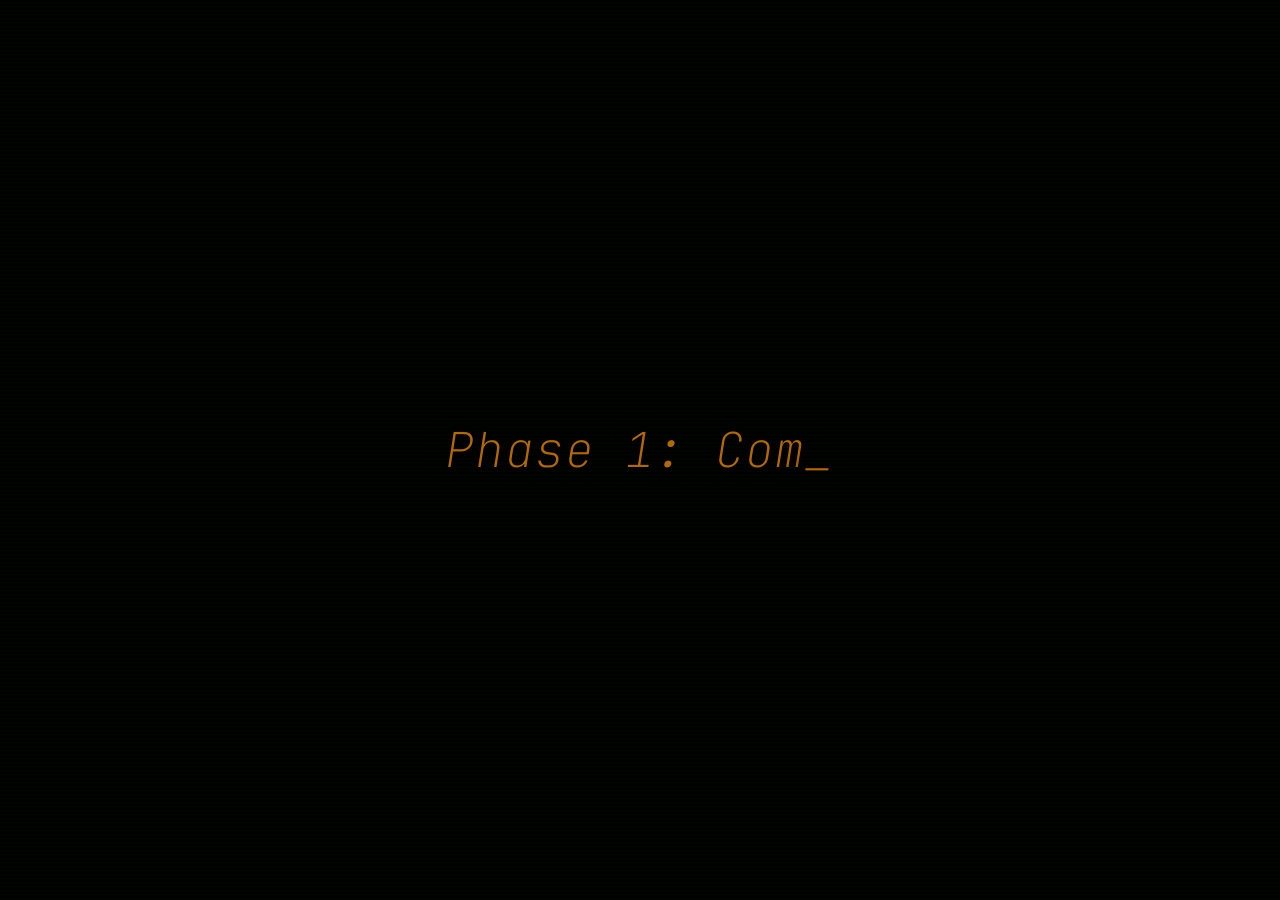
==== commit ae90be0d: "phase 2" ====
--- a/index.html
+++ b/index.html
@@ -4,13 +4,34 @@
     <meta charset="UTF-8">
     <meta name="viewport" content="width=device-width, initial-scale=1.0">
     <title>Hyyperlink</title>
+    <link rel="preconnect" href="https://fonts.googleapis.com">
+    <link rel="preconnect" href="https://fonts.gstatic.com" crossorigin>
+    <link href="https://fonts.googleapis.com/css2?family=JetBrains+Mono:ital,wght@0,100;0,400;0,700;1,100;1,400;1,700&display=swap" rel="stylesheet">
     <link rel="stylesheet" href="index.css">
+    <link rel="stylesheet" href="fade.css">
 </head>
 <body>
-    <canvas id="geometryCanvas"></canvas>
+    <svg id="wallCanvas"></svg>
     <div class="message-container">
-        <h1 class="main-message">Testing Phase 1 has ended.<br>Thank you to the participants,<br>phase 2 beginning shortly</h1>
+        <h1 class="main-message">
+            <span id="typewriter-text"></span>
+            <span id="typewriter-cursor" class="blinking-cursor">_</span>
+        </h1>
+        <div class="signature" id="signature">
+            <span class="letter" data-letter="H">H</span>
+            <span class="letter" data-letter="Y">Y</span>
+            <span class="letter" data-letter="Y">Y</span>
+            <span class="letter" data-letter="P">P</span>
+            <span class="letter" data-letter="E">E</span>
+            <span class="letter" data-letter="R">R</span>
+            <span class="letter" data-letter="L">L</span>
+            <span class="letter" data-letter="I">I</span>
+            <span class="letter" data-letter="N">N</span>
+            <span class="letter" data-letter="K">K</span>
+        </div>
     </div>
+    <script src="https://d3js.org/d3.v7.min.js"></script>
     <script src="index.js"></script>
+    <script src="fade.js"></script>
 </body>
 </html> 
--- a/index.css
+++ b/index.css
@@ -8,17 +8,18 @@
     height: 100%;
     overflow: hidden;
     background: #000;
-    font-family: -apple-system, BlinkMacSystemFont, 'Segoe UI', 'Roboto', 'Helvetica Neue', Arial, sans-serif;
+    font-family: 'JetBrains Mono', 'Courier New', monospace;
 }
 
-#geometryCanvas {
+#wallCanvas {
     position: fixed;
     top: 0;
     left: 0;
     width: 100%;
     height: 100%;
     z-index: 1;
-    opacity: 0.1;
+    opacity: 0.7;
+    filter: hue-rotate(120deg) saturate(0.8);
 }
 
 .message-container {
@@ -28,37 +29,83 @@
     width: 100%;
     height: 100%;
     display: flex;
+    flex-direction: column;
     align-items: center;
     justify-content: center;
-    z-index: 2;
+    z-index: 10;
 }
 
 .main-message {
-    color: #fff;
+    color: #ff9500;
+    font-family: 'JetBrains Mono', 'Courier New', monospace;
     font-size: clamp(24px, 4vw, 48px);
-    font-weight: 300;
-    text-align: center;
+    font-weight: 100;
+    font-style: italic;
     line-height: 1.4;
-    letter-spacing: 0.5px;
-    text-shadow: 0 4px 8px rgba(0, 0, 0, 0.8);
-    max-width: 90%;
-    animation: fadeIn 2s ease-out;
+    letter-spacing: 1px;
+    opacity: 0.7;
+    text-shadow: 
+        0 0 15px rgba(0, 0, 0, 0.5),
+        2px 2px 15px rgba(0, 0, 0, 0.5),
+        -2px -2px 15px rgba(0, 0, 0, 0.5),
+        2px -2px 15px rgba(0, 0, 0, 0.5),
+        -2px 2px 15px rgba(0, 0, 0, 0.5),
+        4px 4px 20px rgba(0, 0, 0, 0.5),
+        -4px -4px 20px rgba(0, 0, 0, 0.5),
+        4px -4px 20px rgba(0, 0, 0, 0.5),
+        -4px 4px 20px rgba(0, 0, 0, 0.5);
+    white-space: pre-line;
+}
+
+.blinking-cursor {
+    animation: blink 1s infinite;
+}
+
+@keyframes blink {
+    0%, 50% { opacity: 1; }
+    51%, 100% { opacity: 0; }
+}
+
+body::before {
+    content: "";
+    position: fixed;
+    top: 0;
+    left: 0;
+    width: 100%;
+    height: 100%;
+    background: linear-gradient(
+        transparent 50%,
+        rgba(0, 255, 65, 0.02) 51%
+    );
+    background-size: 100% 4px;
+    pointer-events: none;
+    z-index: 5;
+    animation: scanlines 0.1s linear infinite;
+}
+
+@keyframes scanlines {
+    0% { transform: translateY(0); }
+    100% { transform: translateY(4px); }
 }
 
 @keyframes fadeIn {
-    from {
+    0% {
         opacity: 0;
         transform: translateY(20px);
     }
-    to {
+    100% {
         opacity: 1;
         transform: translateY(0);
     }
 }
 
 @media (max-width: 768px) {
+    .message-container {
+        padding-left: 20px;
+    }
+    
     .main-message {
-        font-size: clamp(18px, 6vw, 32px);
-        padding: 20px;
+        font-size: clamp(18px, 5vw, 32px);
+        letter-spacing: 0.5px;
     }
 } 
--- a/fade.css
+++ b/fade.css
@@ -0,0 +1,80 @@
+.signature {
+    position: fixed;
+    top: 50%;
+    left: 50%;
+    transform: translate(-50%, -50%);
+    text-align: center;
+    font-family: 'JetBrains Mono', 'Courier New', monospace;
+    font-size: clamp(24px, 4vw, 48px);
+    font-weight: 100;
+    font-style: italic;
+    letter-spacing: 1px;
+    opacity: 0;
+    z-index: 15;
+}
+
+.letter {
+    display: inline-block;
+    color: #ff9500;
+    opacity: 0.7;
+    text-shadow: 
+        0 0 15px rgba(0, 0, 0, 0.5),
+        2px 2px 15px rgba(0, 0, 0, 0.5),
+        -2px -2px 15px rgba(0, 0, 0, 0.5),
+        2px -2px 15px rgba(0, 0, 0, 0.5),
+        -2px 2px 15px rgba(0, 0, 0, 0.5),
+        4px 4px 20px rgba(0, 0, 0, 0.5),
+        -4px -4px 20px rgba(0, 0, 0, 0.5),
+        4px -4px 20px rgba(0, 0, 0, 0.5),
+        -4px 4px 20px rgba(0, 0, 0, 0.5);
+    filter: blur(0px);
+    transition: opacity 2s ease-out, filter 2s ease-out;
+}
+
+.letter.fading {
+    opacity: 0;
+    filter: blur(8px);
+}
+
+.soon-message {
+    position: fixed;
+    top: 50%;
+    left: 50%;
+    transform: translate(-50%, -50%);
+    font-family: 'JetBrains Mono', 'Courier New', monospace;
+    font-size: clamp(24px, 4vw, 48px);
+    font-weight: 100;
+    font-style: italic;
+    color: #ff9500;
+    opacity: 0;
+    text-shadow: 
+        0 0 15px rgba(0, 0, 0, 0.5),
+        2px 2px 15px rgba(0, 0, 0, 0.5),
+        -2px -2px 15px rgba(0, 0, 0, 0.5),
+        2px -2px 15px rgba(0, 0, 0, 0.5),
+        -2px 2px 15px rgba(0, 0, 0, 0.5),
+        4px 4px 20px rgba(0, 0, 0, 0.5),
+        -4px -4px 20px rgba(0, 0, 0, 0.5),
+        4px -4px 20px rgba(0, 0, 0, 0.5),
+        -4px 4px 20px rgba(0, 0, 0, 0.5);
+    z-index: 20;
+    letter-spacing: 8px;
+    transition: opacity 2s ease-out, transform 2s ease-out;
+}
+
+.soon-message.visible {
+    opacity: 0.7;
+    transform: translate(-50%, -50%) scale(1);
+}
+
+@media (max-width: 768px) {
+    .signature {
+        font-size: clamp(18px, 5vw, 32px);
+        letter-spacing: 0.5px;
+    }
+    
+    .soon-message {
+        font-size: clamp(18px, 5vw, 32px);
+        letter-spacing: 4px;
+    }
+} 
